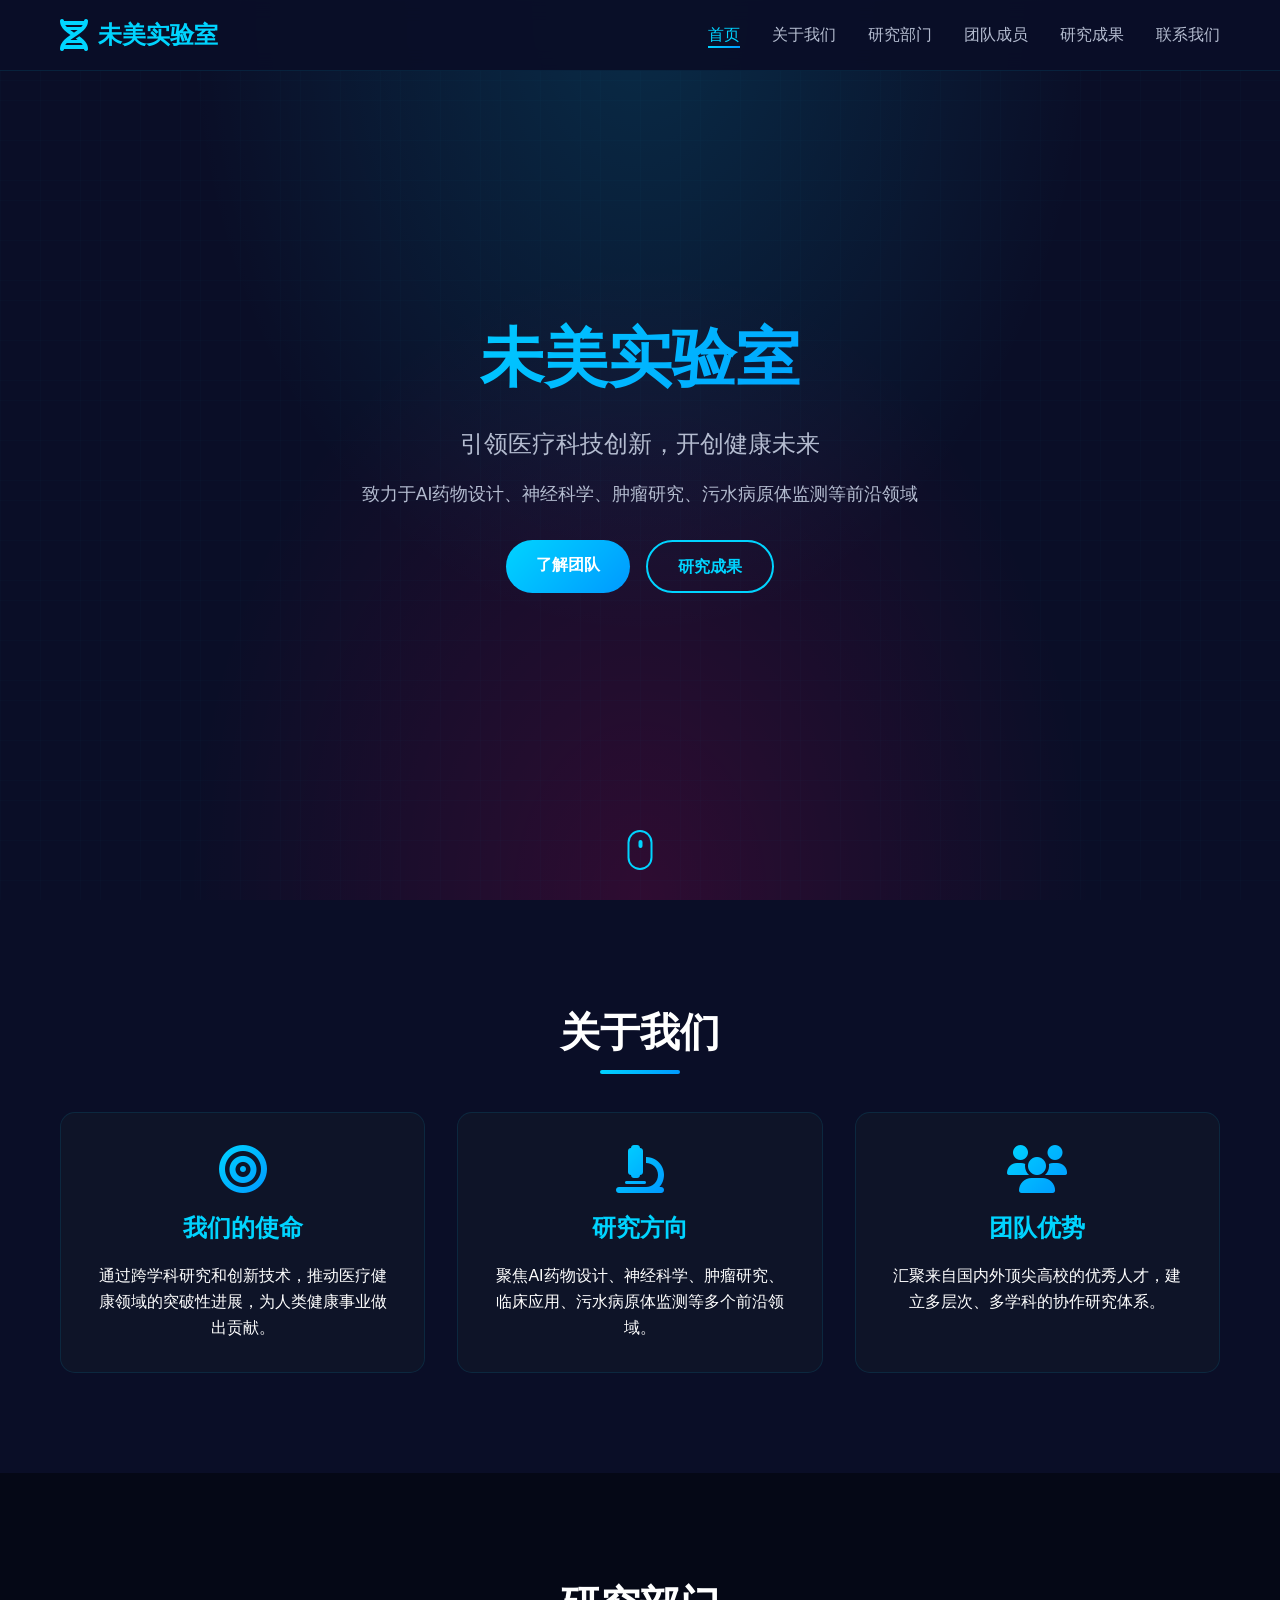
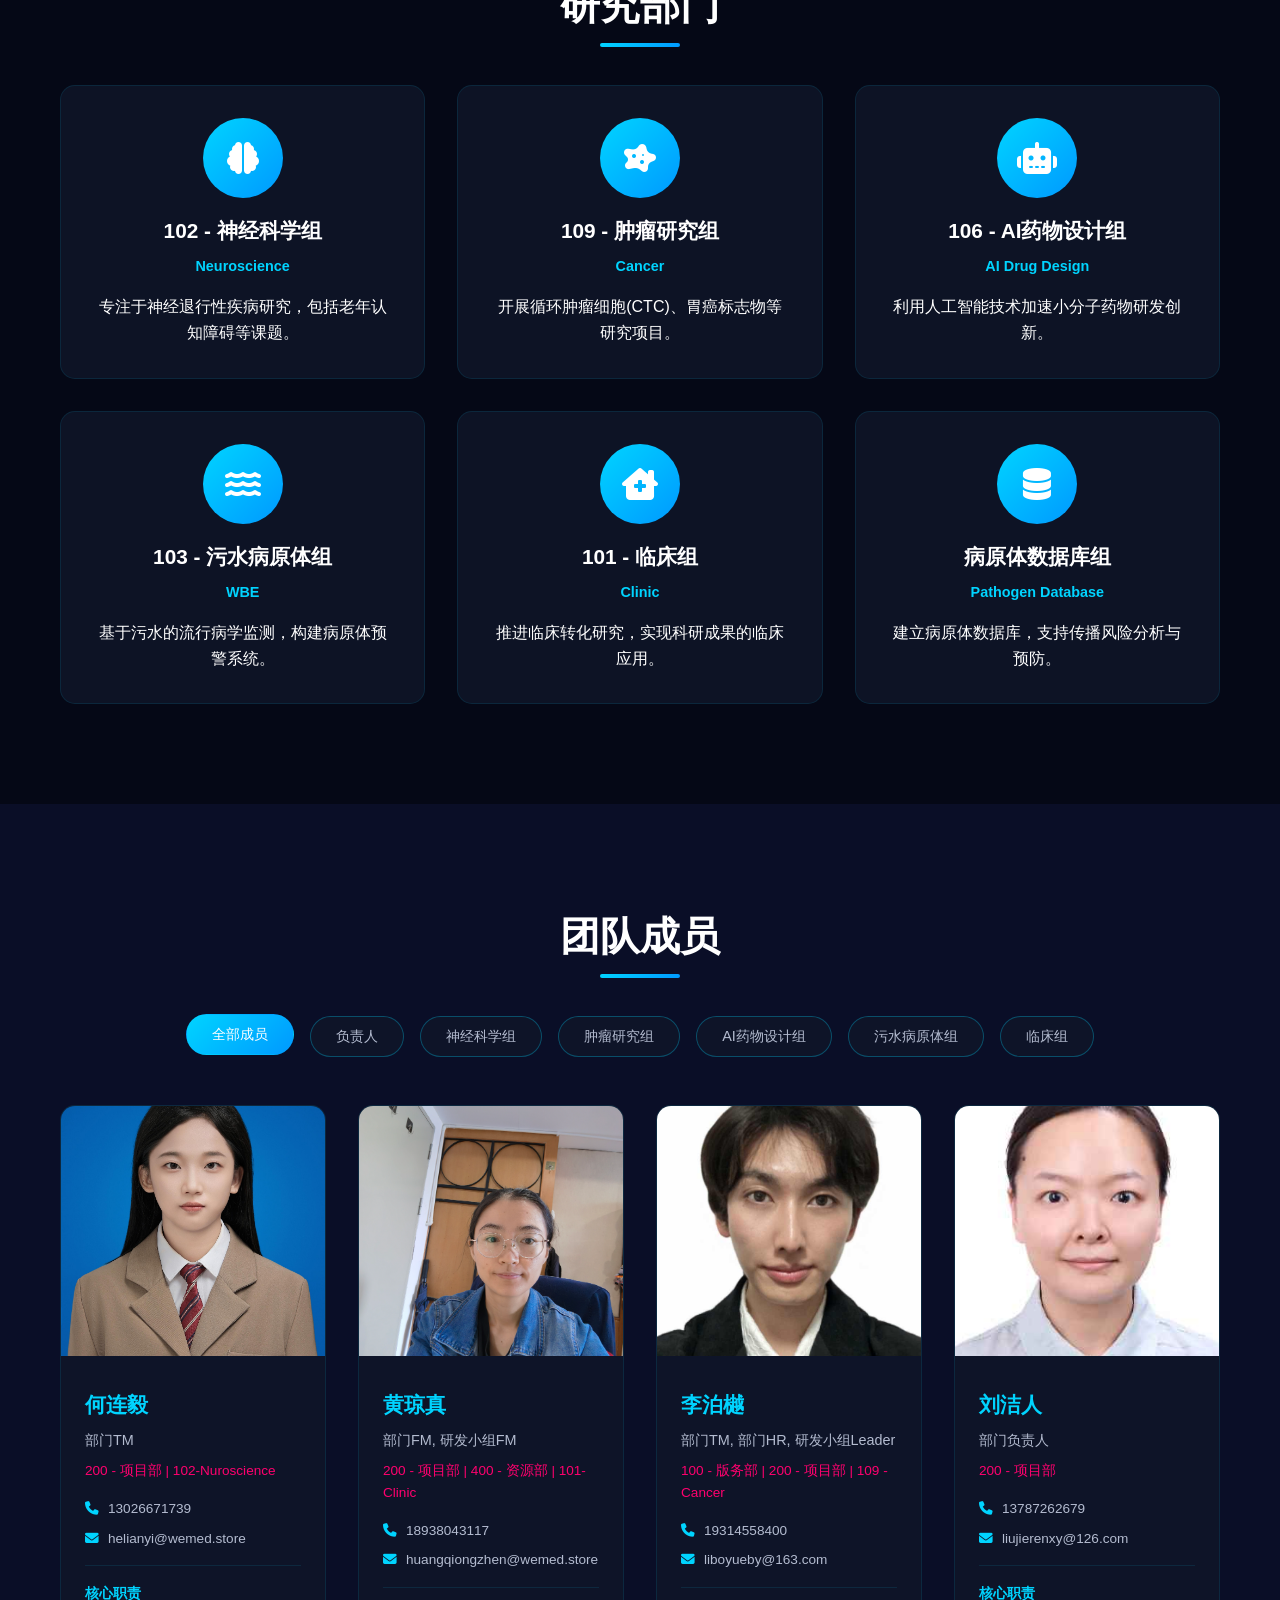
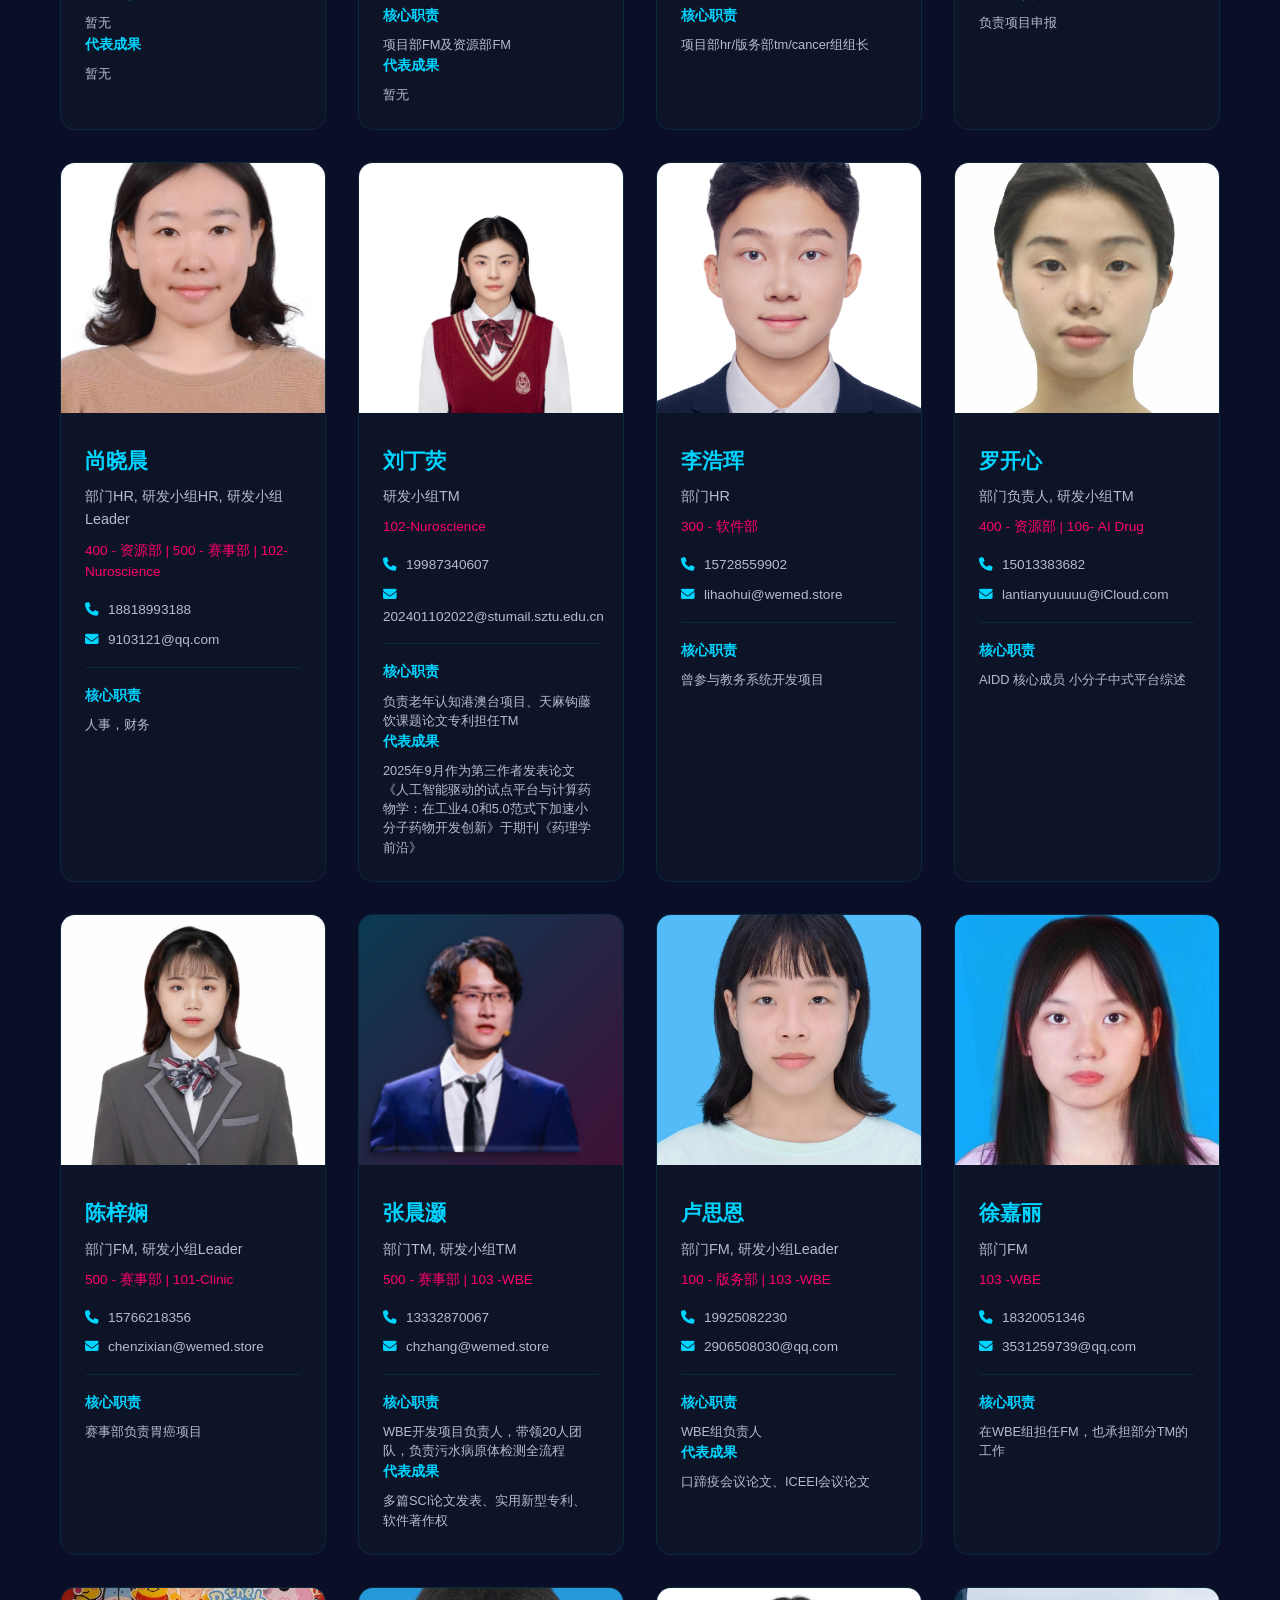
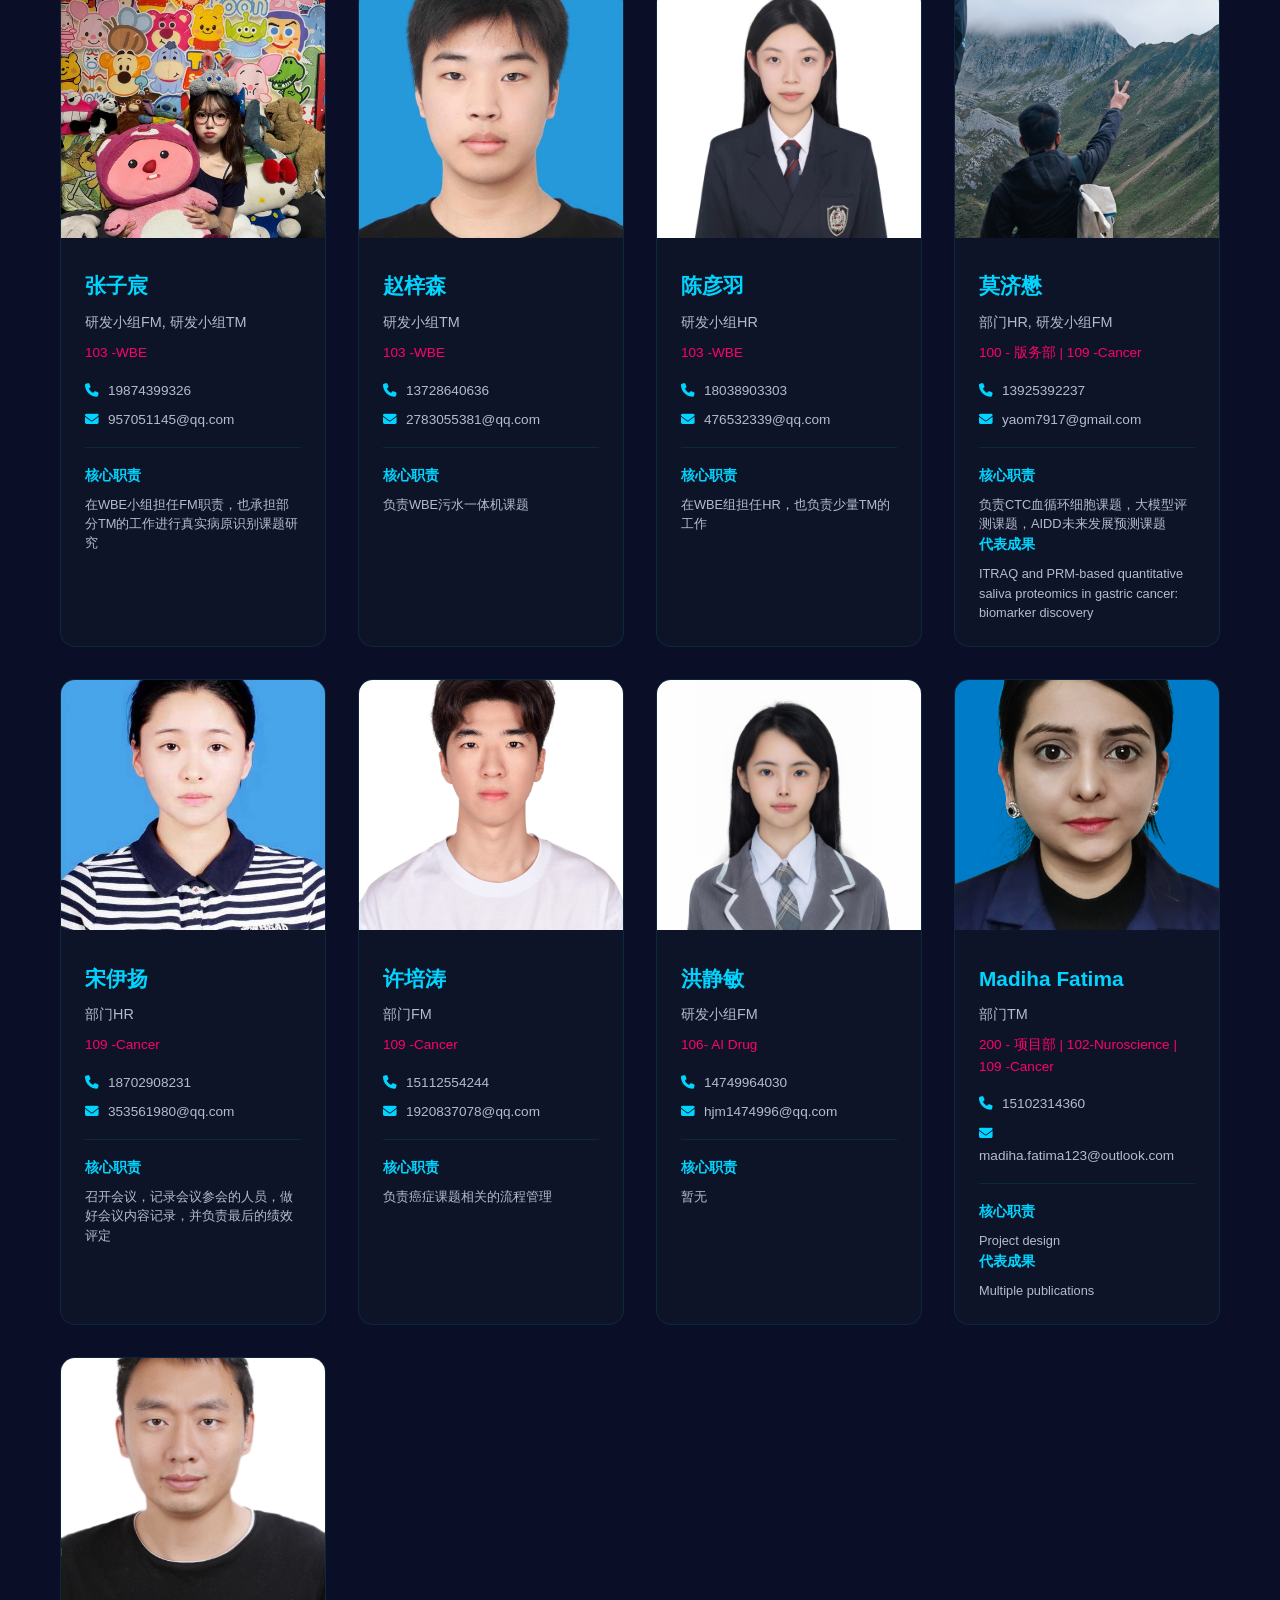
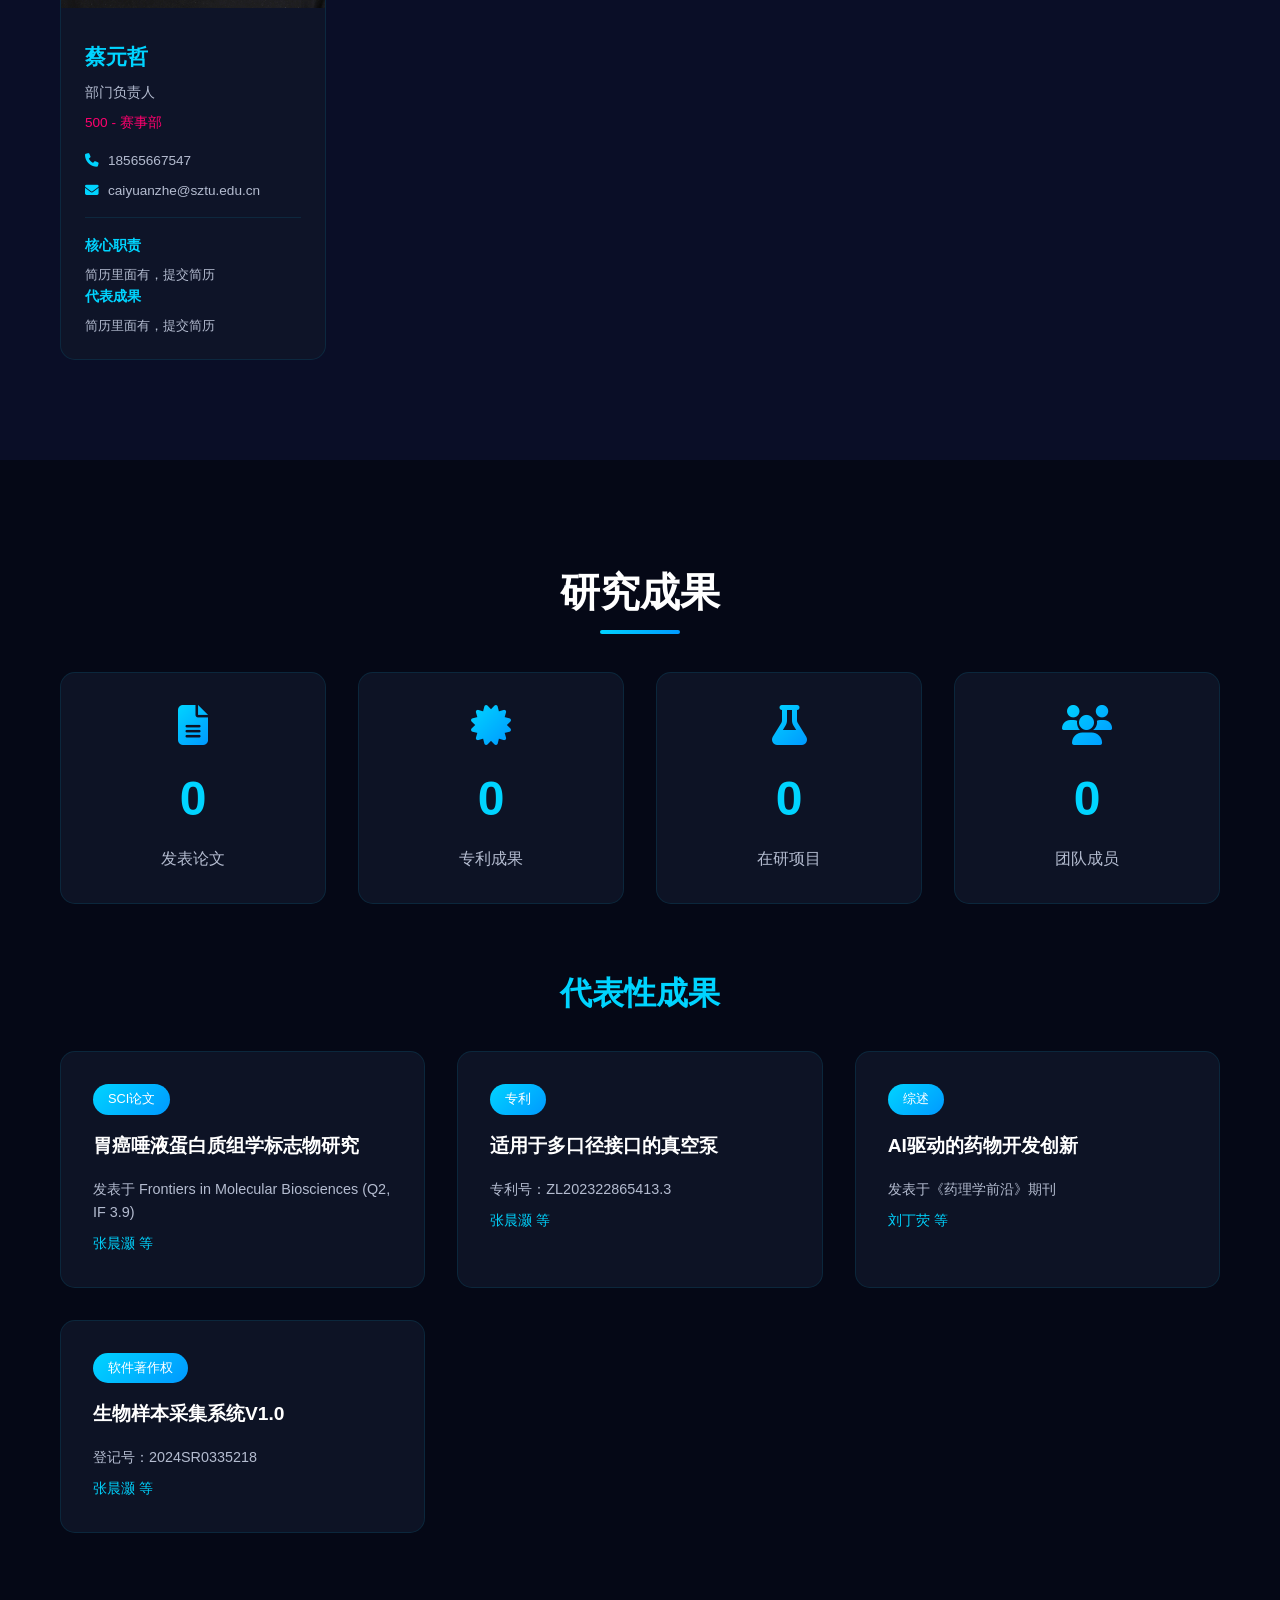
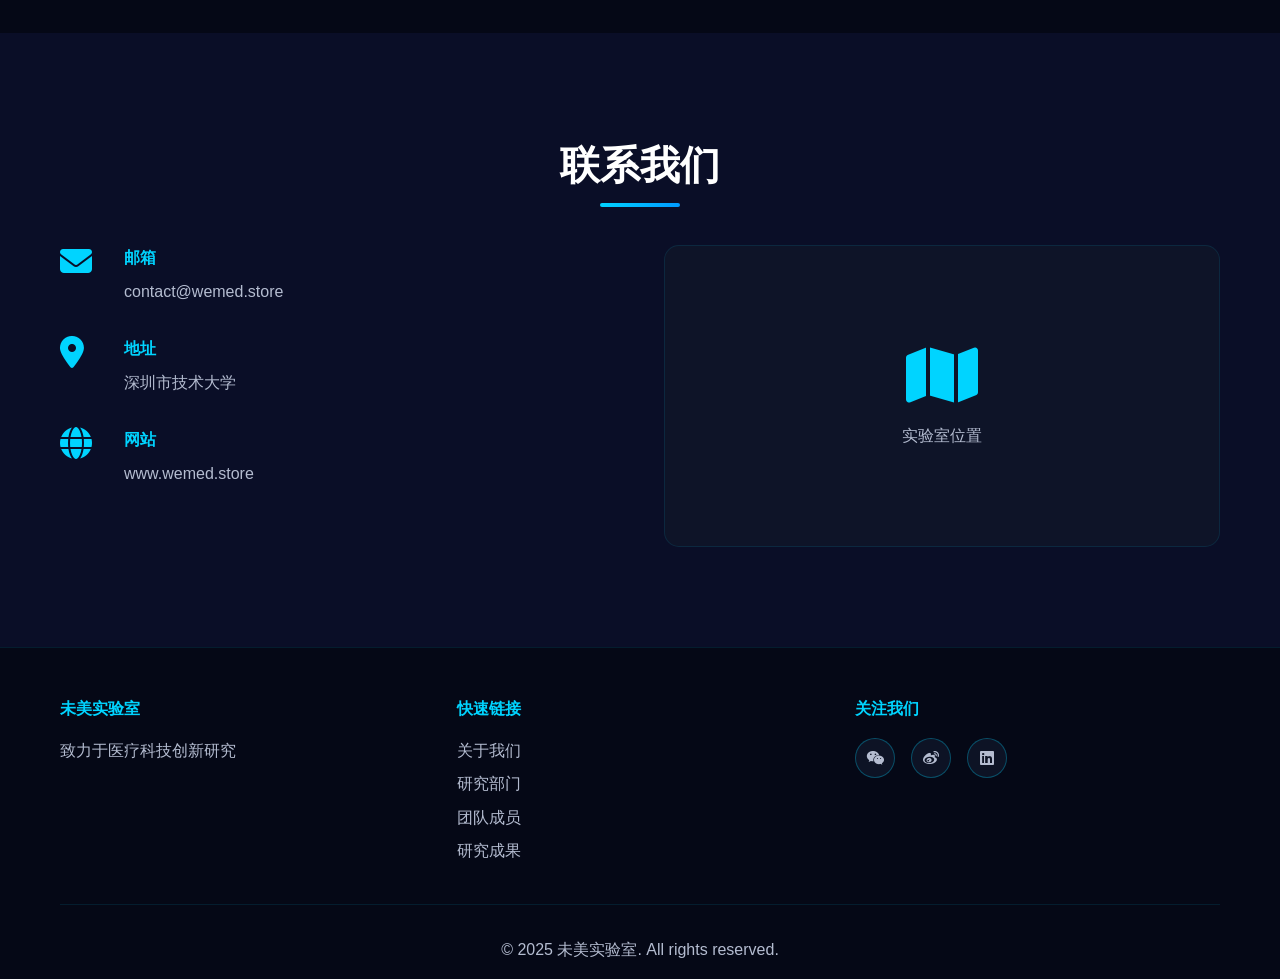
==== index.html @ 116f33ae "init" ====
<!DOCTYPE html>
<html lang="zh-CN">
<head>
    <meta charset="UTF-8">
    <meta name="viewport" content="width=device-width, initial-scale=1.0">
    <title>未美实验室 - WeMed Laboratory</title>
    <link rel="stylesheet" href="css/style.css">
    <link rel="stylesheet" href="https://cdnjs.cloudflare.com/ajax/libs/font-awesome/6.4.0/css/all.min.css">
</head>
<body>
    <!-- 导航栏 -->
    <nav class="navbar">
        <div class="container">
            <div class="logo">
                <i class="fas fa-dna"></i>
                <span>未美实验室</span>
            </div>
            <ul class="nav-menu">
                <li><a href="#home" class="active">首页</a></li>
                <li><a href="#about">关于我们</a></li>
                <li><a href="#departments">研究部门</a></li>
                <li><a href="#team">团队成员</a></li>
                <li><a href="#achievements">研究成果</a></li>
                <li><a href="#contact">联系我们</a></li>
            </ul>
            <div class="hamburger">
                <span></span>
                <span></span>
                <span></span>
            </div>
        </div>
    </nav>

    <!-- 首页 Hero Section -->
    <section id="home" class="hero">
        <div class="hero-overlay"></div>
        <div class="container">
            <div class="hero-content">
                <h1 class="glitch" data-text="未美实验室">未美实验室</h1>
                <p class="subtitle">引领医疗科技创新，开创健康未来</p>
                <p class="description">致力于AI药物设计、神经科学、肿瘤研究、污水病原体监测等前沿领域</p>
                <div class="hero-buttons">
                    <a href="#team" class="btn btn-primary">了解团队</a>
                    <a href="#achievements" class="btn btn-outline">研究成果</a>
                </div>
            </div>
        </div>
        <div class="scroll-indicator">
            <div class="mouse"></div>
        </div>
    </section>

    <!-- 关于我们 -->
    <section id="about" class="about">
        <div class="container">
            <h2 class="section-title">关于我们</h2>
            <div class="about-content">
                <div class="about-card">
                    <i class="fas fa-bullseye"></i>
                    <h3>我们的使命</h3>
                    <p>通过跨学科研究和创新技术，推动医疗健康领域的突破性进展，为人类健康事业做出贡献。</p>
                </div>
                <div class="about-card">
                    <i class="fas fa-microscope"></i>
                    <h3>研究方向</h3>
                    <p>聚焦AI药物设计、神经科学、肿瘤研究、临床应用、污水病原体监测等多个前沿领域。</p>
                </div>
                <div class="about-card">
                    <i class="fas fa-users"></i>
                    <h3>团队优势</h3>
                    <p>汇聚来自国内外顶尖高校的优秀人才，建立多层次、多学科的协作研究体系。</p>
                </div>
            </div>
        </div>
    </section>

    <!-- 研究部门 -->
    <section id="departments" class="departments">
        <div class="container">
            <h2 class="section-title">研究部门</h2>
            <div class="departments-grid">
                <div class="dept-card">
                    <div class="dept-icon">
                        <i class="fas fa-brain"></i>
                    </div>
                    <h3>102 - 神经科学组</h3>
                    <p class="dept-code">Neuroscience</p>
                    <p>专注于神经退行性疾病研究，包括老年认知障碍等课题。</p>
                </div>
                <div class="dept-card">
                    <div class="dept-icon">
                        <i class="fas fa-disease"></i>
                    </div>
                    <h3>109 - 肿瘤研究组</h3>
                    <p class="dept-code">Cancer</p>
                    <p>开展循环肿瘤细胞(CTC)、胃癌标志物等研究项目。</p>
                </div>
                <div class="dept-card">
                    <div class="dept-icon">
                        <i class="fas fa-robot"></i>
                    </div>
                    <h3>106 - AI药物设计组</h3>
                    <p class="dept-code">AI Drug Design</p>
                    <p>利用人工智能技术加速小分子药物研发创新。</p>
                </div>
                <div class="dept-card">
                    <div class="dept-icon">
                        <i class="fas fa-water"></i>
                    </div>
                    <h3>103 - 污水病原体组</h3>
                    <p class="dept-code">WBE</p>
                    <p>基于污水的流行病学监测，构建病原体预警系统。</p>
                </div>
                <div class="dept-card">
                    <div class="dept-icon">
                        <i class="fas fa-clinic-medical"></i>
                    </div>
                    <h3>101 - 临床组</h3>
                    <p class="dept-code">Clinic</p>
                    <p>推进临床转化研究，实现科研成果的临床应用。</p>
                </div>
                <div class="dept-card">
                    <div class="dept-icon">
                        <i class="fas fa-database"></i>
                    </div>
                    <h3>病原体数据库组</h3>
                    <p class="dept-code">Pathogen Database</p>
                    <p>建立病原体数据库，支持传播风险分析与预防。</p>
                </div>
            </div>
        </div>
    </section>

    <!-- 团队成员 -->
    <section id="team" class="team">
        <div class="container">
            <h2 class="section-title">团队成员</h2>
            
            <!-- 部门过滤器 -->
            <div class="team-filters">
                <button class="filter-btn active" data-filter="all">全部成员</button>
                <button class="filter-btn" data-filter="leader">负责人</button>
                <button class="filter-btn" data-filter="102">神经科学组</button>
                <button class="filter-btn" data-filter="109">肿瘤研究组</button>
                <button class="filter-btn" data-filter="106">AI药物设计组</button>
                <button class="filter-btn" data-filter="103">污水病原体组</button>
                <button class="filter-btn" data-filter="101">临床组</button>
            </div>

            <div class="team-grid" id="teamGrid">
                <!-- 团队成员卡片将通过JavaScript动态生成 -->
            </div>
        </div>
    </section>

    <!-- 研究成果 -->
    <section id="achievements" class="achievements">
        <div class="container">
            <h2 class="section-title">研究成果</h2>
            <div class="achievements-stats">
                <div class="stat-card">
                    <i class="fas fa-file-alt"></i>
                    <div class="stat-number" data-target="15">0</div>
                    <p>发表论文</p>
                </div>
                <div class="stat-card">
                    <i class="fas fa-certificate"></i>
                    <div class="stat-number" data-target="5">0</div>
                    <p>专利成果</p>
                </div>
                <div class="stat-card">
                    <i class="fas fa-flask"></i>
                    <div class="stat-number" data-target="20">0</div>
                    <p>在研项目</p>
                </div>
                <div class="stat-card">
                    <i class="fas fa-users"></i>
                    <div class="stat-number" data-target="24">0</div>
                    <p>团队成员</p>
                </div>
            </div>

            <div class="achievements-highlights">
                <h3>代表性成果</h3>
                <div class="highlight-grid">
                    <div class="highlight-card">
                        <div class="highlight-tag">SCI论文</div>
                        <h4>胃癌唾液蛋白质组学标志物研究</h4>
                        <p>发表于 Frontiers in Molecular Biosciences (Q2, IF 3.9)</p>
                        <p class="highlight-author">张晨灏 等</p>
                    </div>
                    <div class="highlight-card">
                        <div class="highlight-tag">专利</div>
                        <h4>适用于多口径接口的真空泵</h4>
                        <p>专利号：ZL202322865413.3</p>
                        <p class="highlight-author">张晨灏 等</p>
                    </div>
                    <div class="highlight-card">
                        <div class="highlight-tag">综述</div>
                        <h4>AI驱动的药物开发创新</h4>
                        <p>发表于《药理学前沿》期刊</p>
                        <p class="highlight-author">刘丁荧 等</p>
                    </div>
                    <div class="highlight-card">
                        <div class="highlight-tag">软件著作权</div>
                        <h4>生物样本采集系统V1.0</h4>
                        <p>登记号：2024SR0335218</p>
                        <p class="highlight-author">张晨灏 等</p>
                    </div>
                </div>
            </div>
        </div>
    </section>

    <!-- 联系我们 -->
    <section id="contact" class="contact">
        <div class="container">
            <h2 class="section-title">联系我们</h2>
            <div class="contact-content">
                <div class="contact-info">
                    <div class="info-item">
                        <i class="fas fa-envelope"></i>
                        <div>
                            <h4>邮箱</h4>
                            <p>contact@wemed.store</p>
                        </div>
                    </div>
                    <div class="info-item">
                        <i class="fas fa-map-marker-alt"></i>
                        <div>
                            <h4>地址</h4>
                            <p>深圳市技术大学</p>
                        </div>
                    </div>
                    <div class="info-item">
                        <i class="fas fa-globe"></i>
                        <div>
                            <h4>网站</h4>
                            <p>www.wemed.store</p>
                        </div>
                    </div>
                </div>
                <div class="contact-map">
                    <div class="map-placeholder">
                        <i class="fas fa-map"></i>
                        <p>实验室位置</p>
                    </div>
                </div>
            </div>
        </div>
    </section>

    <!-- 页脚 -->
    <footer class="footer">
        <div class="container">
            <div class="footer-content">
                <div class="footer-section">
                    <h4>未美实验室</h4>
                    <p>致力于医疗科技创新研究</p>
                </div>
                <div class="footer-section">
                    <h4>快速链接</h4>
                    <ul>
                        <li><a href="#about">关于我们</a></li>
                        <li><a href="#departments">研究部门</a></li>
                        <li><a href="#team">团队成员</a></li>
                        <li><a href="#achievements">研究成果</a></li>
                    </ul>
                </div>
                <div class="footer-section">
                    <h4>关注我们</h4>
                    <div class="social-links">
                        <a href="#"><i class="fab fa-weixin"></i></a>
                        <a href="#"><i class="fab fa-weibo"></i></a>
                        <a href="#"><i class="fab fa-linkedin"></i></a>
                    </div>
                </div>
            </div>
            <div class="footer-bottom">
                <p>&copy; 2025 未美实验室. All rights reserved.</p>
            </div>
        </div>
    </footer>

    <script src="js/data.js"></script>
    <script src="js/main.js"></script>
</body>
</html>
---- css/style.css ----
/* ==================== 
   全局样式 
   ==================== */
* {
    margin: 0;
    padding: 0;
    box-sizing: border-box;
}

:root {
    --primary-color: #00d4ff;
    --secondary-color: #0099ff;
    --accent-color: #ff006e;
    --dark-bg: #0a0e27;
    --darker-bg: #050816;
    --card-bg: rgba(15, 23, 42, 0.8);
    --text-primary: #ffffff;
    --text-secondary: #b4bcd0;
    --gradient-1: linear-gradient(135deg, #00d4ff 0%, #0099ff 100%);
    --gradient-2: linear-gradient(135deg, #ff006e 0%, #ff4d00 100%);
    --transition: all 0.3s cubic-bezier(0.4, 0, 0.2, 1);
}

body {
    font-family: 'Microsoft YaHei', 'PingFang SC', -apple-system, BlinkMacSystemFont, 'Segoe UI', Roboto, sans-serif;
    background: var(--darker-bg);
    color: var(--text-primary);
    line-height: 1.6;
    overflow-x: hidden;
}

.container {
    max-width: 1200px;
    margin: 0 auto;
    padding: 0 20px;
}

/* ==================== 
   导航栏 
   ==================== */
.navbar {
    position: fixed;
    top: 0;
    left: 0;
    width: 100%;
    background: rgba(10, 14, 39, 0.95);
    backdrop-filter: blur(10px);
    z-index: 1000;
    border-bottom: 1px solid rgba(0, 212, 255, 0.1);
    transition: var(--transition);
}

.navbar.scrolled {
    box-shadow: 0 5px 30px rgba(0, 212, 255, 0.2);
}

.navbar .container {
    display: flex;
    justify-content: space-between;
    align-items: center;
    padding: 1rem 20px;
}

.logo {
    display: flex;
    align-items: center;
    gap: 10px;
    font-size: 1.5rem;
    font-weight: bold;
    color: var(--primary-color);
}

.logo i {
    font-size: 2rem;
}

.nav-menu {
    display: flex;
    list-style: none;
    gap: 2rem;
}

.nav-menu a {
    color: var(--text-secondary);
    text-decoration: none;
    font-weight: 500;
    transition: var(--transition);
    position: relative;
}

.nav-menu a::after {
    content: '';
    position: absolute;
    bottom: -5px;
    left: 0;
    width: 0;
    height: 2px;
    background: var(--gradient-1);
    transition: var(--transition);
}

.nav-menu a:hover,
.nav-menu a.active {
    color: var(--primary-color);
}

.nav-menu a:hover::after,
.nav-menu a.active::after {
    width: 100%;
}

.hamburger {
    display: none;
    flex-direction: column;
    cursor: pointer;
    gap: 5px;
}

.hamburger span {
    width: 25px;
    height: 3px;
    background: var(--primary-color);
    transition: var(--transition);
}

/* ==================== 
   Hero Section 
   ==================== */
.hero {
    min-height: 100vh;
    display: flex;
    align-items: center;
    justify-content: center;
    position: relative;
    background: 
        radial-gradient(ellipse at top, rgba(0, 212, 255, 0.15) 0%, transparent 50%),
        radial-gradient(ellipse at bottom, rgba(255, 0, 110, 0.15) 0%, transparent 50%),
        var(--dark-bg);
    overflow: hidden;
}

.hero::before {
    content: '';
    position: absolute;
    top: 0;
    left: 0;
    right: 0;
    bottom: 0;
    background: url('data:image/svg+xml,<svg width="100" height="100" xmlns="http://www.w3.org/2000/svg"><defs><pattern id="grid" width="40" height="40" patternUnits="userSpaceOnUse"><path d="M 40 0 L 0 0 0 40" fill="none" stroke="rgba(0,212,255,0.1)" stroke-width="1"/></pattern></defs><rect width="100" height="100" fill="url(%23grid)"/></svg>');
    opacity: 0.3;
    animation: gridMove 20s linear infinite;
}

@keyframes gridMove {
    0% { transform: translateY(0); }
    100% { transform: translateY(40px); }
}

.hero-content {
    text-align: center;
    position: relative;
    z-index: 2;
    animation: fadeInUp 1s ease-out;
}

@keyframes fadeInUp {
    from {
        opacity: 0;
        transform: translateY(30px);
    }
    to {
        opacity: 1;
        transform: translateY(0);
    }
}

.glitch {
    font-size: 4rem;
    font-weight: 800;
    margin-bottom: 1rem;
    background: var(--gradient-1);
    -webkit-background-clip: text;
    -webkit-text-fill-color: transparent;
    background-clip: text;
    position: relative;
    animation: glowPulse 2s ease-in-out infinite;
}

@keyframes glowPulse {
    0%, 100% {
        filter: drop-shadow(0 0 20px rgba(0, 212, 255, 0.5));
    }
    50% {
        filter: drop-shadow(0 0 30px rgba(0, 212, 255, 0.8));
    }
}

.subtitle {
    font-size: 1.5rem;
    color: var(--text-secondary);
    margin-bottom: 1rem;
}

.description {
    font-size: 1.1rem;
    color: var(--text-secondary);
    margin-bottom: 2rem;
    max-width: 700px;
    margin-left: auto;
    margin-right: auto;
}

.hero-buttons {
    display: flex;
    gap: 1rem;
    justify-content: center;
}

.btn {
    padding: 12px 30px;
    border-radius: 50px;
    text-decoration: none;
    font-weight: 600;
    transition: var(--transition);
    display: inline-block;
}

.btn-primary {
    background: var(--gradient-1);
    color: white;
    border: none;
}

.btn-primary:hover {
    transform: translateY(-3px);
    box-shadow: 0 10px 30px rgba(0, 212, 255, 0.4);
}

.btn-outline {
    background: transparent;
    color: var(--primary-color);
    border: 2px solid var(--primary-color);
}

.btn-outline:hover {
    background: var(--primary-color);
    color: white;
    transform: translateY(-3px);
}

.scroll-indicator {
    position: absolute;
    bottom: 30px;
    left: 50%;
    transform: translateX(-50%);
    animation: bounce 2s infinite;
}

@keyframes bounce {
    0%, 20%, 50%, 80%, 100% {
        transform: translateX(-50%) translateY(0);
    }
    40% {
        transform: translateX(-50%) translateY(-10px);
    }
    60% {
        transform: translateX(-50%) translateY(-5px);
    }
}

.mouse {
    width: 25px;
    height: 40px;
    border: 2px solid var(--primary-color);
    border-radius: 15px;
    position: relative;
}

.mouse::before {
    content: '';
    position: absolute;
    top: 8px;
    left: 50%;
    transform: translateX(-50%);
    width: 4px;
    height: 8px;
    background: var(--primary-color);
    border-radius: 2px;
    animation: mouseScroll 2s infinite;
}

@keyframes mouseScroll {
    0% {
        opacity: 1;
        transform: translateX(-50%) translateY(0);
    }
    100% {
        opacity: 0;
        transform: translateX(-50%) translateY(15px);
    }
}

/* ==================== 
   Section 通用样式 
   ==================== */
section {
    padding: 100px 0;
    position: relative;
}

.section-title {
    text-align: center;
    font-size: 2.5rem;
    margin-bottom: 3rem;
    position: relative;
    display: inline-block;
    left: 50%;
    transform: translateX(-50%);
}

.section-title::after {
    content: '';
    position: absolute;
    bottom: -10px;
    left: 50%;
    transform: translateX(-50%);
    width: 80px;
    height: 4px;
    background: var(--gradient-1);
    border-radius: 2px;
}

/* ==================== 
   关于我们 
   ==================== */
.about {
    background: var(--dark-bg);
}

.about-content {
    display: grid;
    grid-template-columns: repeat(auto-fit, minmax(300px, 1fr));
    gap: 2rem;
}

.about-card {
    background: var(--card-bg);
    padding: 2rem;
    border-radius: 15px;
    text-align: center;
    transition: var(--transition);
    border: 1px solid rgba(0, 212, 255, 0.1);
}

.about-card:hover {
    transform: translateY(-10px);
    border-color: var(--primary-color);
    box-shadow: 0 15px 40px rgba(0, 212, 255, 0.2);
}

.about-card i {
    font-size: 3rem;
    background: var(--gradient-1);
    -webkit-background-clip: text;
    -webkit-text-fill-color: transparent;
    background-clip: text;
    margin-bottom: 1rem;
}

.about-card h3 {
    font-size: 1.5rem;
    margin-bottom: 1rem;
    color: var(--primary-color);
}

/* ==================== 
   研究部门 
   ==================== */
.departments-grid {
    display: grid;
    grid-template-columns: repeat(auto-fit, minmax(280px, 1fr));
    gap: 2rem;
}

.dept-card {
    background: var(--card-bg);
    padding: 2rem;
    border-radius: 15px;
    text-align: center;
    transition: var(--transition);
    border: 1px solid rgba(0, 212, 255, 0.1);
    position: relative;
    overflow: hidden;
}

.dept-card::before {
    content: '';
    position: absolute;
    top: 0;
    left: -100%;
    width: 100%;
    height: 100%;
    background: linear-gradient(90deg, transparent, rgba(0, 212, 255, 0.1), transparent);
    transition: var(--transition);
}

.dept-card:hover::before {
    left: 100%;
}

.dept-card:hover {
    transform: translateY(-10px);
    border-color: var(--primary-color);
    box-shadow: 0 15px 40px rgba(0, 212, 255, 0.2);
}

.dept-icon {
    width: 80px;
    height: 80px;
    margin: 0 auto 1rem;
    background: var(--gradient-1);
    border-radius: 50%;
    display: flex;
    align-items: center;
    justify-content: center;
}

.dept-icon i {
    font-size: 2rem;
    color: white;
}

.dept-card h3 {
    font-size: 1.3rem;
    margin-bottom: 0.5rem;
    color: var(--text-primary);
}

.dept-code {
    color: var(--primary-color);
    font-size: 0.9rem;
    margin-bottom: 1rem;
    font-weight: 600;
}

/* ==================== 
   团队成员 
   ==================== */
.team {
    background: var(--dark-bg);
}

.team-filters {
    display: flex;
    justify-content: center;
    flex-wrap: wrap;
    gap: 1rem;
    margin-bottom: 3rem;
}

.filter-btn {
    padding: 10px 25px;
    background: var(--card-bg);
    border: 1px solid rgba(0, 212, 255, 0.3);
    color: var(--text-secondary);
    border-radius: 50px;
    cursor: pointer;
    transition: var(--transition);
    font-size: 0.9rem;
}

.filter-btn:hover,
.filter-btn.active {
    background: var(--gradient-1);
    color: white;
    border-color: transparent;
    transform: translateY(-2px);
}

.team-grid {
    display: grid;
    grid-template-columns: repeat(auto-fill, minmax(250px, 1fr));
    gap: 2rem;
}

.member-card {
    background: var(--card-bg);
    border-radius: 15px;
    overflow: hidden;
    transition: var(--transition);
    border: 1px solid rgba(0, 212, 255, 0.1);
    animation: fadeIn 0.5s ease-out;
}

@keyframes fadeIn {
    from {
        opacity: 0;
        transform: scale(0.9);
    }
    to {
        opacity: 1;
        transform: scale(1);
    }
}

.member-card.hidden {
    display: none;
}

.member-card:hover {
    transform: translateY(-10px);
    border-color: var(--primary-color);
    box-shadow: 0 15px 40px rgba(0, 212, 255, 0.2);
}

.member-image {
    width: 100%;
    height: 250px;
    object-fit: cover;
    background: linear-gradient(135deg, rgba(0, 212, 255, 0.2), rgba(255, 0, 110, 0.2));
}

.member-info {
    padding: 1.5rem;
}

.member-name {
    font-size: 1.3rem;
    margin-bottom: 0.5rem;
    color: var(--primary-color);
}

.member-position {
    color: var(--text-secondary);
    font-size: 0.9rem;
    margin-bottom: 0.5rem;
}

.member-department {
    color: var(--accent-color);
    font-size: 0.85rem;
    margin-bottom: 1rem;
}

.member-contact {
    display: flex;
    flex-direction: column;
    gap: 0.5rem;
    font-size: 0.85rem;
    color: var(--text-secondary);
}

.member-contact i {
    color: var(--primary-color);
    margin-right: 0.5rem;
    width: 15px;
}

.member-achievements {
    margin-top: 1rem;
    padding-top: 1rem;
    border-top: 1px solid rgba(0, 212, 255, 0.1);
}

.member-achievements h4 {
    font-size: 0.9rem;
    color: var(--primary-color);
    margin-bottom: 0.5rem;
}

.member-achievements p {
    font-size: 0.8rem;
    color: var(--text-secondary);
    line-height: 1.5;
}

/* ==================== 
   研究成果 
   ==================== */
.achievements-stats {
    display: grid;
    grid-template-columns: repeat(auto-fit, minmax(200px, 1fr));
    gap: 2rem;
    margin-bottom: 4rem;
}

.stat-card {
    background: var(--card-bg);
    padding: 2rem;
    border-radius: 15px;
    text-align: center;
    border: 1px solid rgba(0, 212, 255, 0.1);
    transition: var(--transition);
}

.stat-card:hover {
    transform: translateY(-5px);
    border-color: var(--primary-color);
    box-shadow: 0 10px 30px rgba(0, 212, 255, 0.2);
}

.stat-card i {
    font-size: 2.5rem;
    background: var(--gradient-1);
    -webkit-background-clip: text;
    -webkit-text-fill-color: transparent;
    background-clip: text;
    margin-bottom: 1rem;
}

.stat-number {
    font-size: 3rem;
    font-weight: 800;
    color: var(--primary-color);
    margin-bottom: 0.5rem;
}

.stat-card p {
    color: var(--text-secondary);
    font-size: 1rem;
}

.achievements-highlights h3 {
    text-align: center;
    font-size: 2rem;
    margin-bottom: 2rem;
    color: var(--primary-color);
}

.highlight-grid {
    display: grid;
    grid-template-columns: repeat(auto-fit, minmax(280px, 1fr));
    gap: 2rem;
}

.highlight-card {
    background: var(--card-bg);
    padding: 2rem;
    border-radius: 15px;
    border: 1px solid rgba(0, 212, 255, 0.1);
    transition: var(--transition);
}

.highlight-card:hover {
    transform: translateY(-5px);
    border-color: var(--primary-color);
    box-shadow: 0 15px 40px rgba(0, 212, 255, 0.2);
}

.highlight-tag {
    display: inline-block;
    padding: 5px 15px;
    background: var(--gradient-1);
    color: white;
    border-radius: 20px;
    font-size: 0.8rem;
    margin-bottom: 1rem;
}

.highlight-card h4 {
    font-size: 1.2rem;
    margin-bottom: 1rem;
    color: var(--text-primary);
}

.highlight-card p {
    color: var(--text-secondary);
    font-size: 0.9rem;
    line-height: 1.6;
}

.highlight-author {
    color: var(--primary-color) !important;
    margin-top: 0.5rem;
}

/* ==================== 
   联系我们 
   ==================== */
.contact {
    background: var(--dark-bg);
}

.contact-content {
    display: grid;
    grid-template-columns: repeat(auto-fit, minmax(300px, 1fr));
    gap: 3rem;
}

.contact-info {
    display: flex;
    flex-direction: column;
    gap: 2rem;
}

.info-item {
    display: flex;
    gap: 1.5rem;
    align-items: flex-start;
}

.info-item i {
    font-size: 2rem;
    color: var(--primary-color);
    width: 40px;
}

.info-item h4 {
    color: var(--primary-color);
    margin-bottom: 0.5rem;
}

.info-item p {
    color: var(--text-secondary);
}

.contact-map {
    background: var(--card-bg);
    border-radius: 15px;
    border: 1px solid rgba(0, 212, 255, 0.1);
    overflow: hidden;
}

.map-placeholder {
    height: 100%;
    min-height: 300px;
    display: flex;
    flex-direction: column;
    align-items: center;
    justify-content: center;
    color: var(--text-secondary);
}

.map-placeholder i {
    font-size: 4rem;
    color: var(--primary-color);
    margin-bottom: 1rem;
}

/* ==================== 
   页脚 
   ==================== */
.footer {
    background: var(--darker-bg);
    padding: 3rem 0 1rem;
    border-top: 1px solid rgba(0, 212, 255, 0.1);
}

.footer-content {
    display: grid;
    grid-template-columns: repeat(auto-fit, minmax(250px, 1fr));
    gap: 2rem;
    margin-bottom: 2rem;
}

.footer-section h4 {
    color: var(--primary-color);
    margin-bottom: 1rem;
}

.footer-section p,
.footer-section ul {
    color: var(--text-secondary);
}

.footer-section ul {
    list-style: none;
}

.footer-section ul li {
    margin-bottom: 0.5rem;
}

.footer-section a {
    color: var(--text-secondary);
    text-decoration: none;
    transition: var(--transition);
}

.footer-section a:hover {
    color: var(--primary-color);
}

.social-links {
    display: flex;
    gap: 1rem;
}

.social-links a {
    width: 40px;
    height: 40px;
    display: flex;
    align-items: center;
    justify-content: center;
    background: var(--card-bg);
    border-radius: 50%;
    border: 1px solid rgba(0, 212, 255, 0.3);
    transition: var(--transition);
}

.social-links a:hover {
    background: var(--gradient-1);
    border-color: transparent;
    transform: translateY(-3px);
}

.footer-bottom {
    text-align: center;
    padding-top: 2rem;
    border-top: 1px solid rgba(0, 212, 255, 0.1);
    color: var(--text-secondary);
}

/* ==================== 
   响应式设计 
   ==================== */
@media (max-width: 768px) {
    .hamburger {
        display: flex;
    }

    .nav-menu {
        position: fixed;
        left: -100%;
        top: 70px;
        flex-direction: column;
        background: rgba(10, 14, 39, 0.98);
        width: 100%;
        text-align: center;
        transition: var(--transition);
        padding: 2rem 0;
        border-bottom: 1px solid rgba(0, 212, 255, 0.3);
    }

    .nav-menu.active {
        left: 0;
    }

    .glitch {
        font-size: 2.5rem;
    }

    .subtitle {
        font-size: 1.2rem;
    }

    .hero-buttons {
        flex-direction: column;
        gap: 1rem;
    }

    .section-title {
        font-size: 2rem;
    }

    .team-grid {
        grid-template-columns: 1fr;
    }

    .filter-btn {
        font-size: 0.85rem;
        padding: 8px 20px;
    }
}

/* ==================== 
   滚动条样式 
   ==================== */
::-webkit-scrollbar {
    width: 10px;
}

::-webkit-scrollbar-track {
    background: var(--darker-bg);
}

::-webkit-scrollbar-thumb {
    background: var(--gradient-1);
    border-radius: 5px;
}

::-webkit-scrollbar-thumb:hover {
    background: var(--primary-color);
}
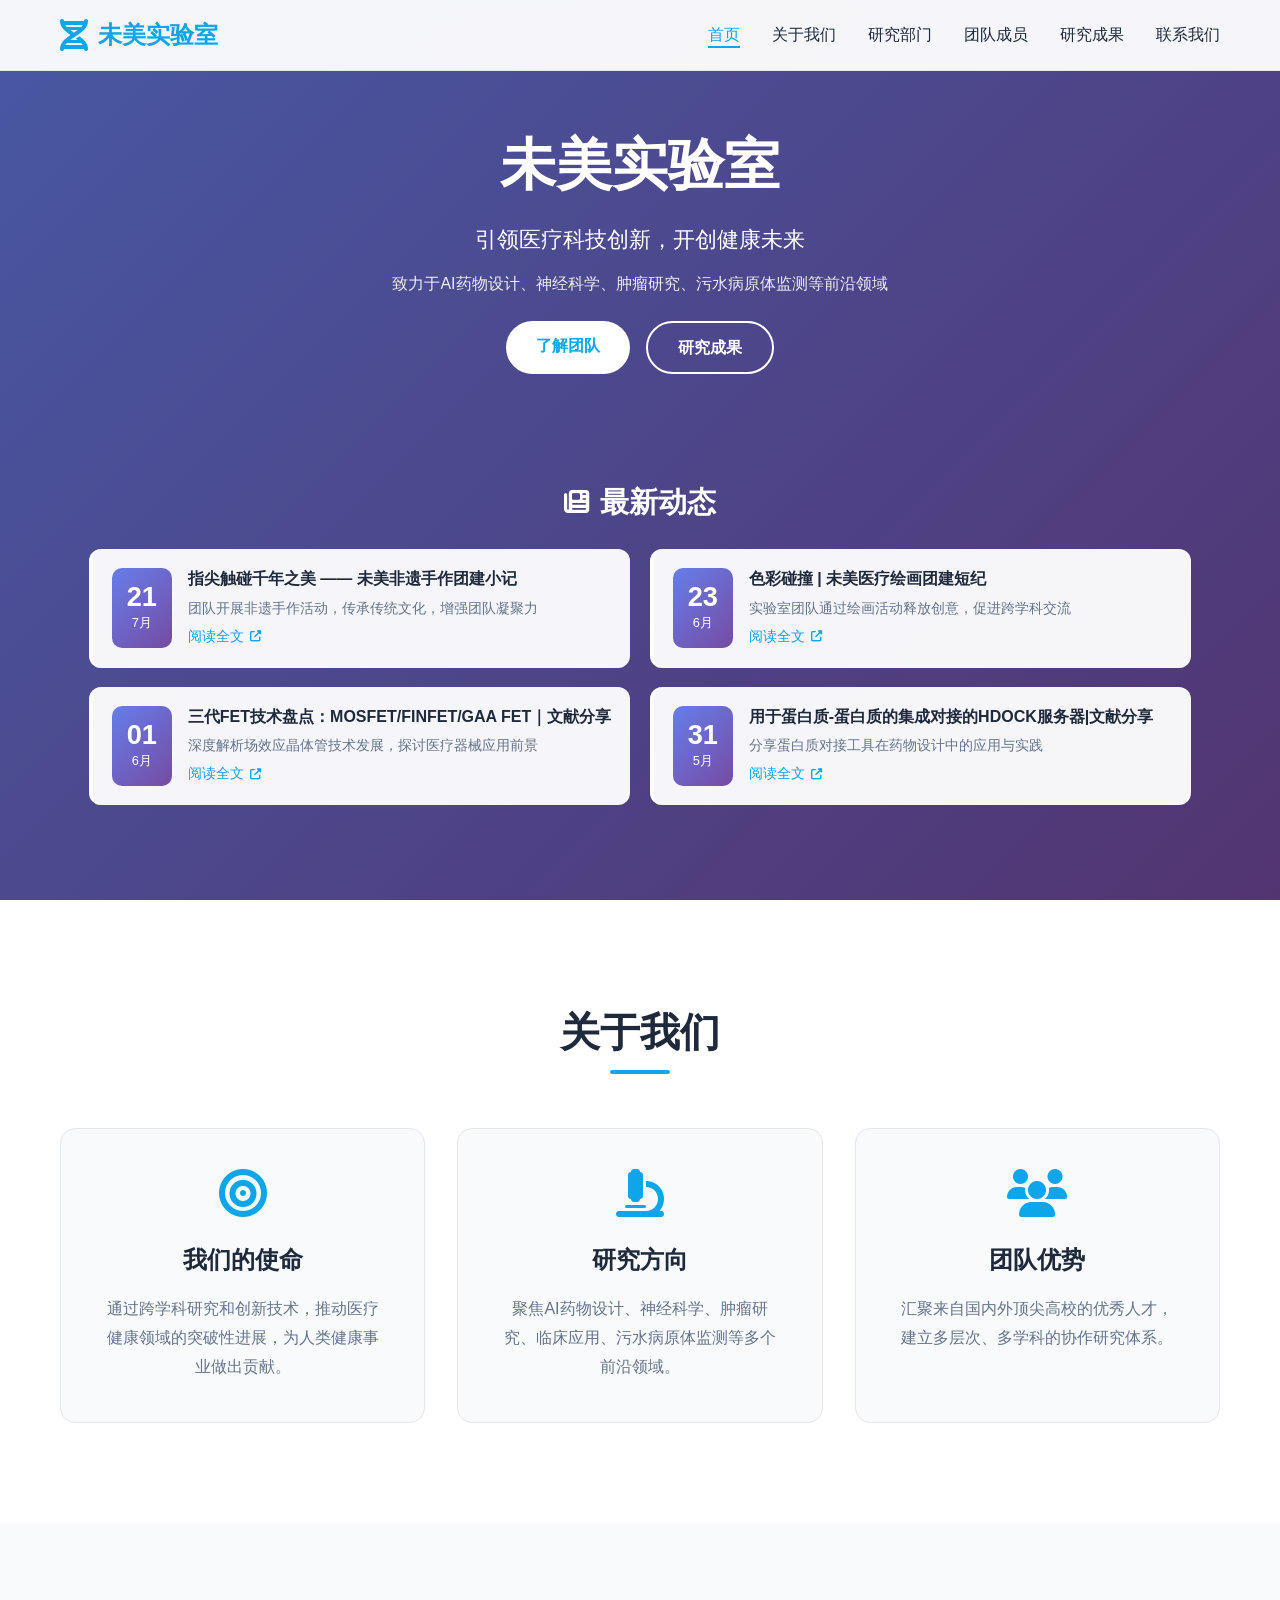
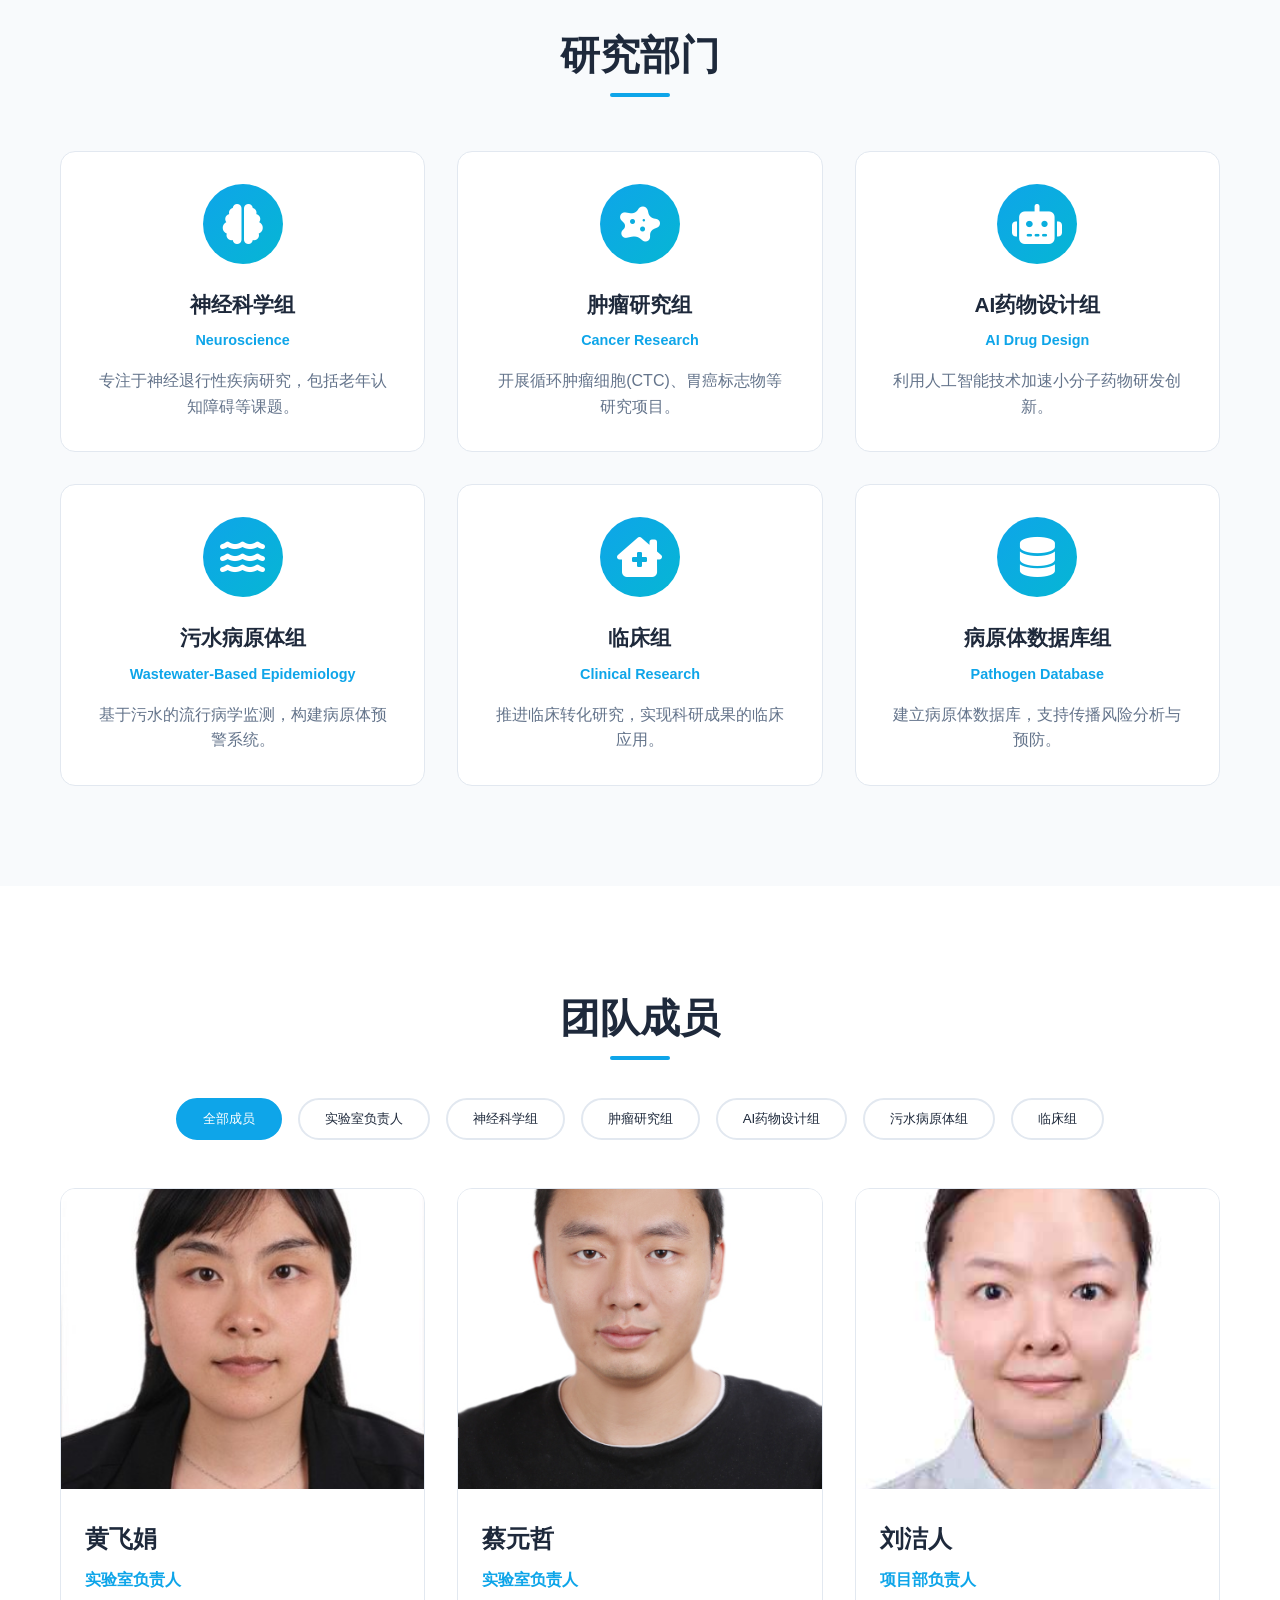
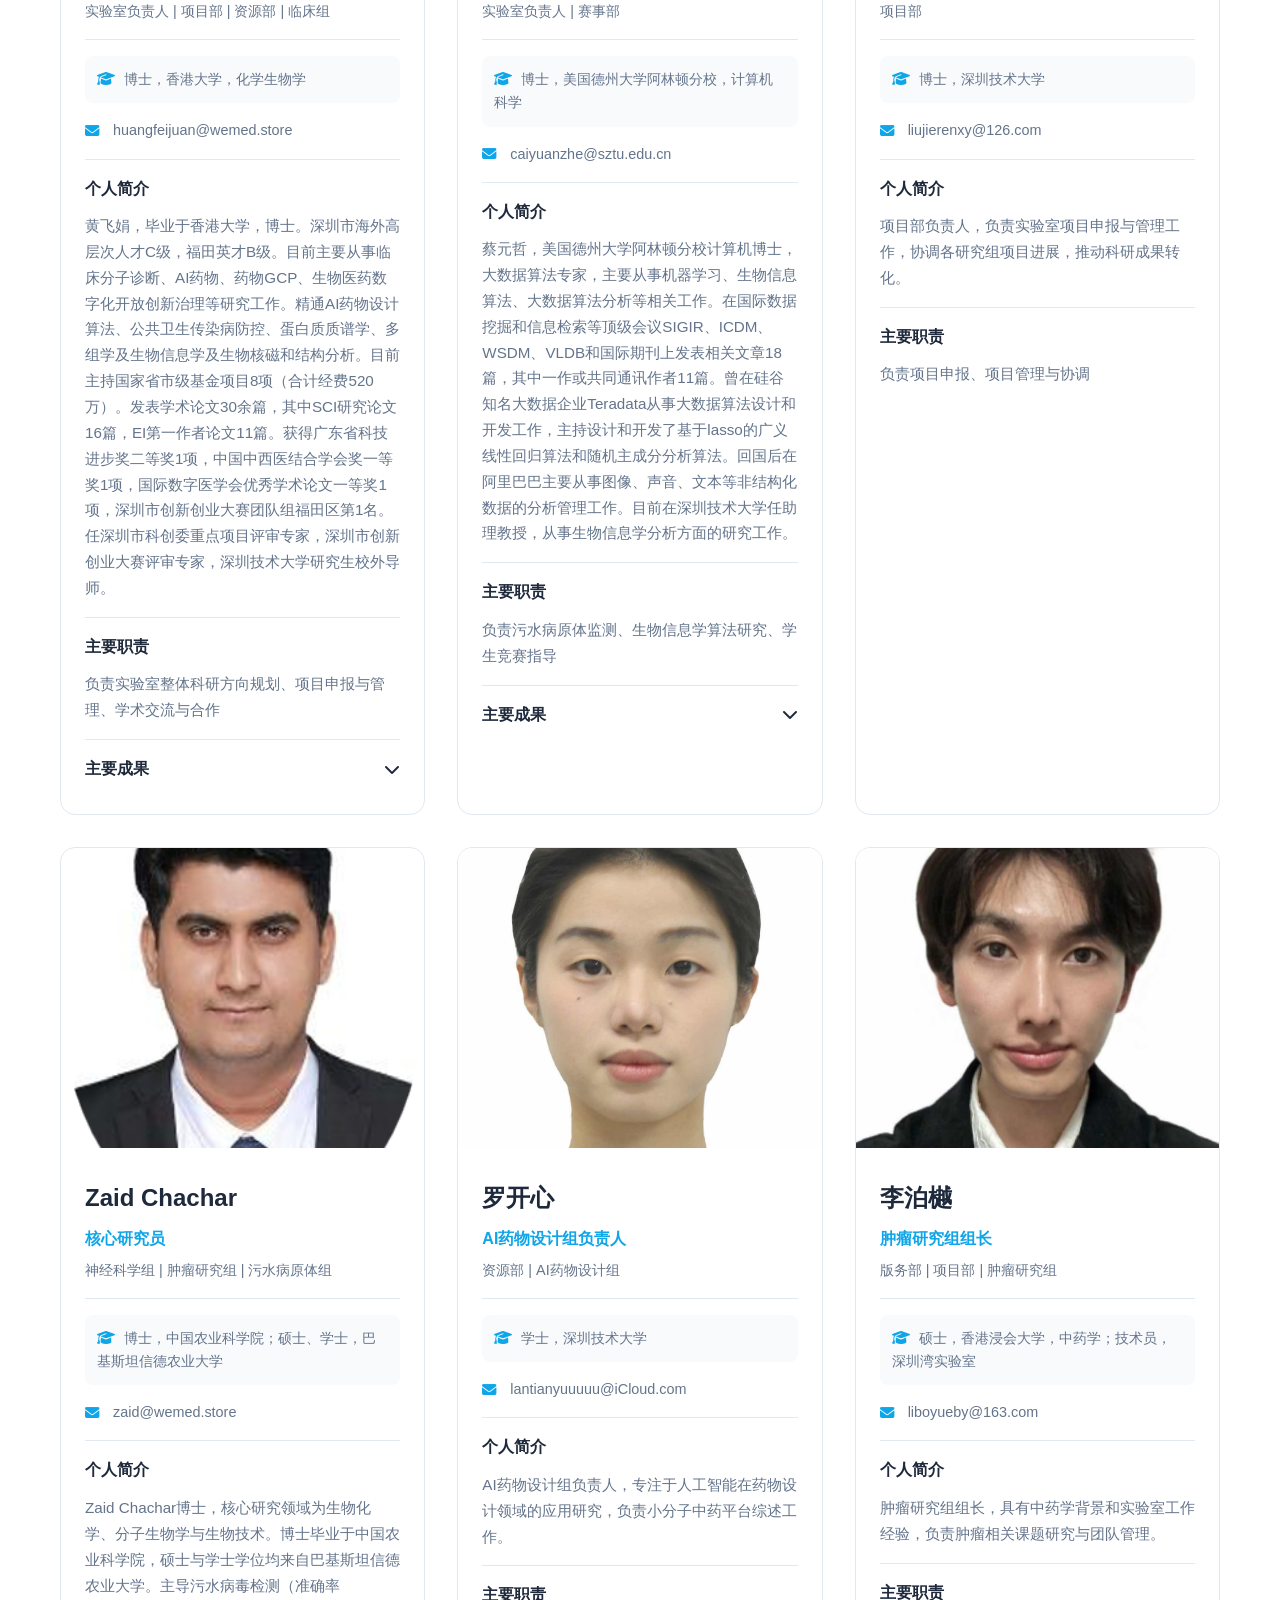
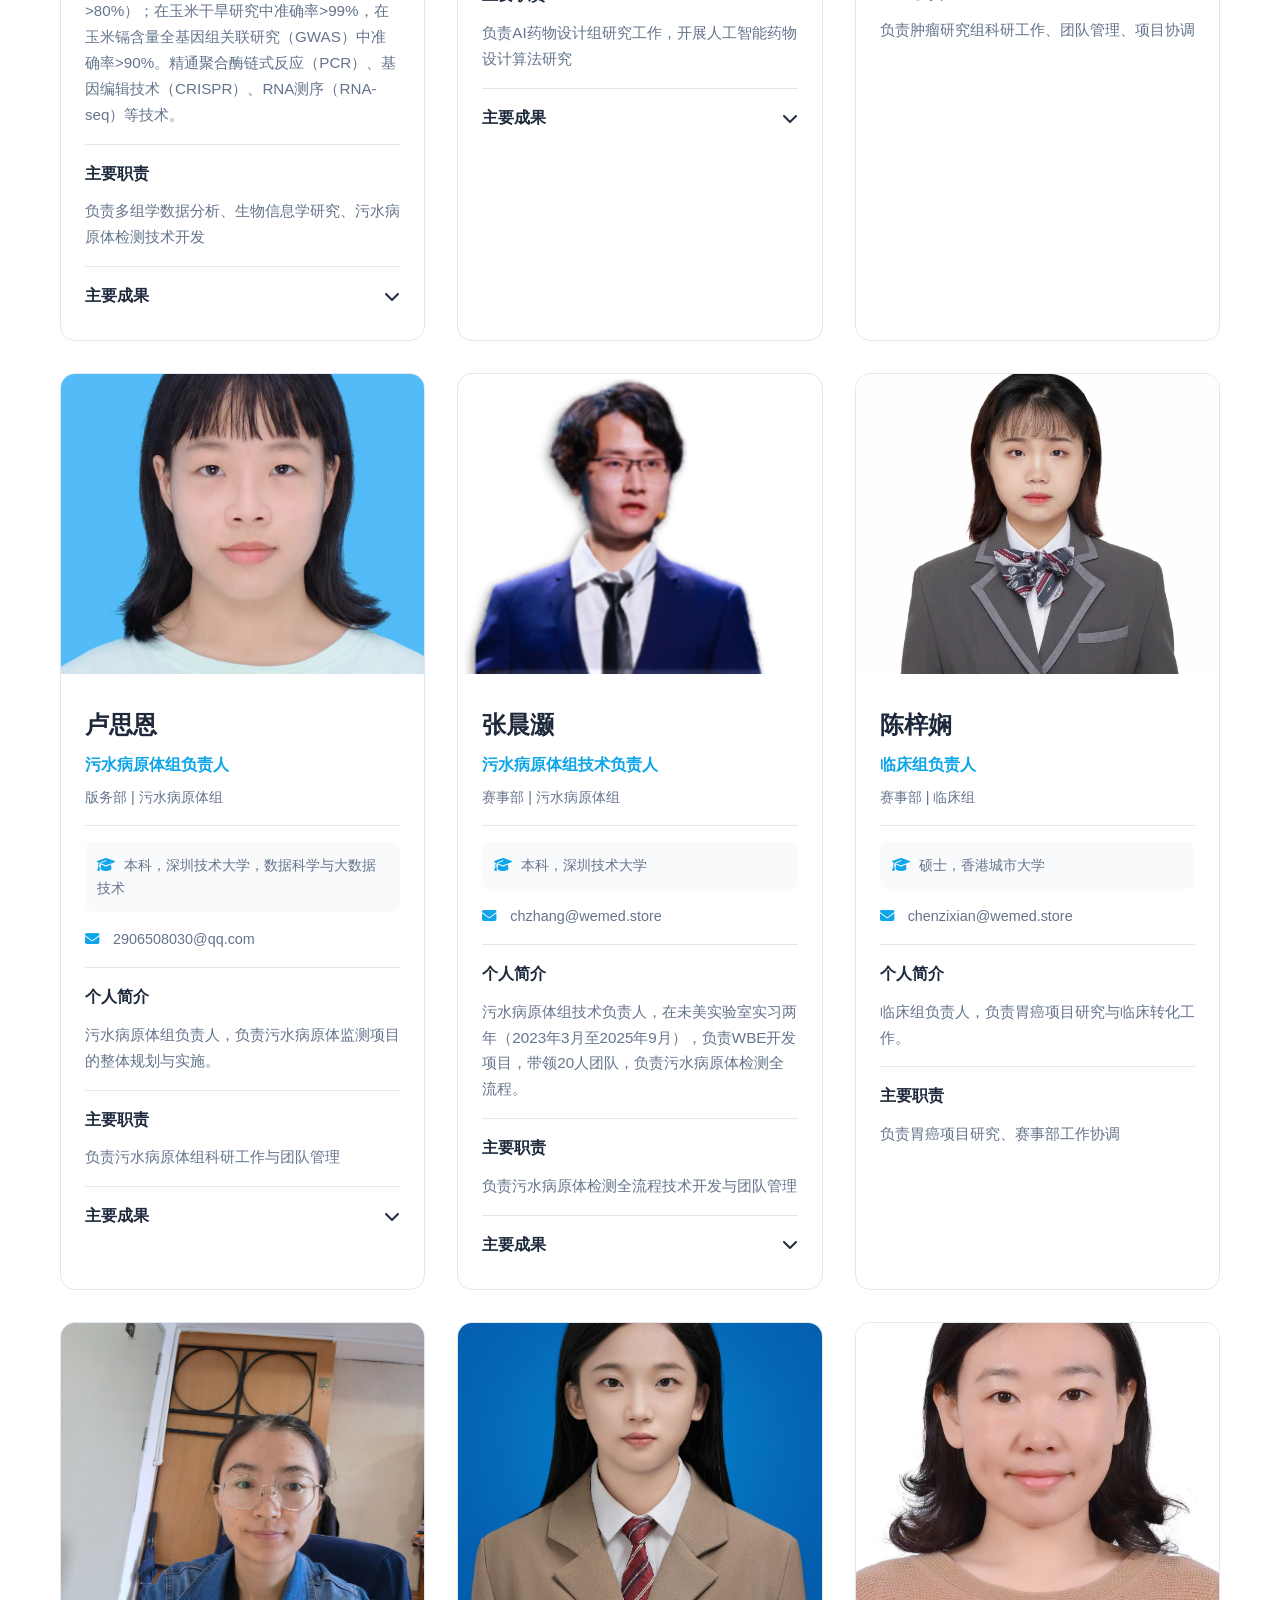
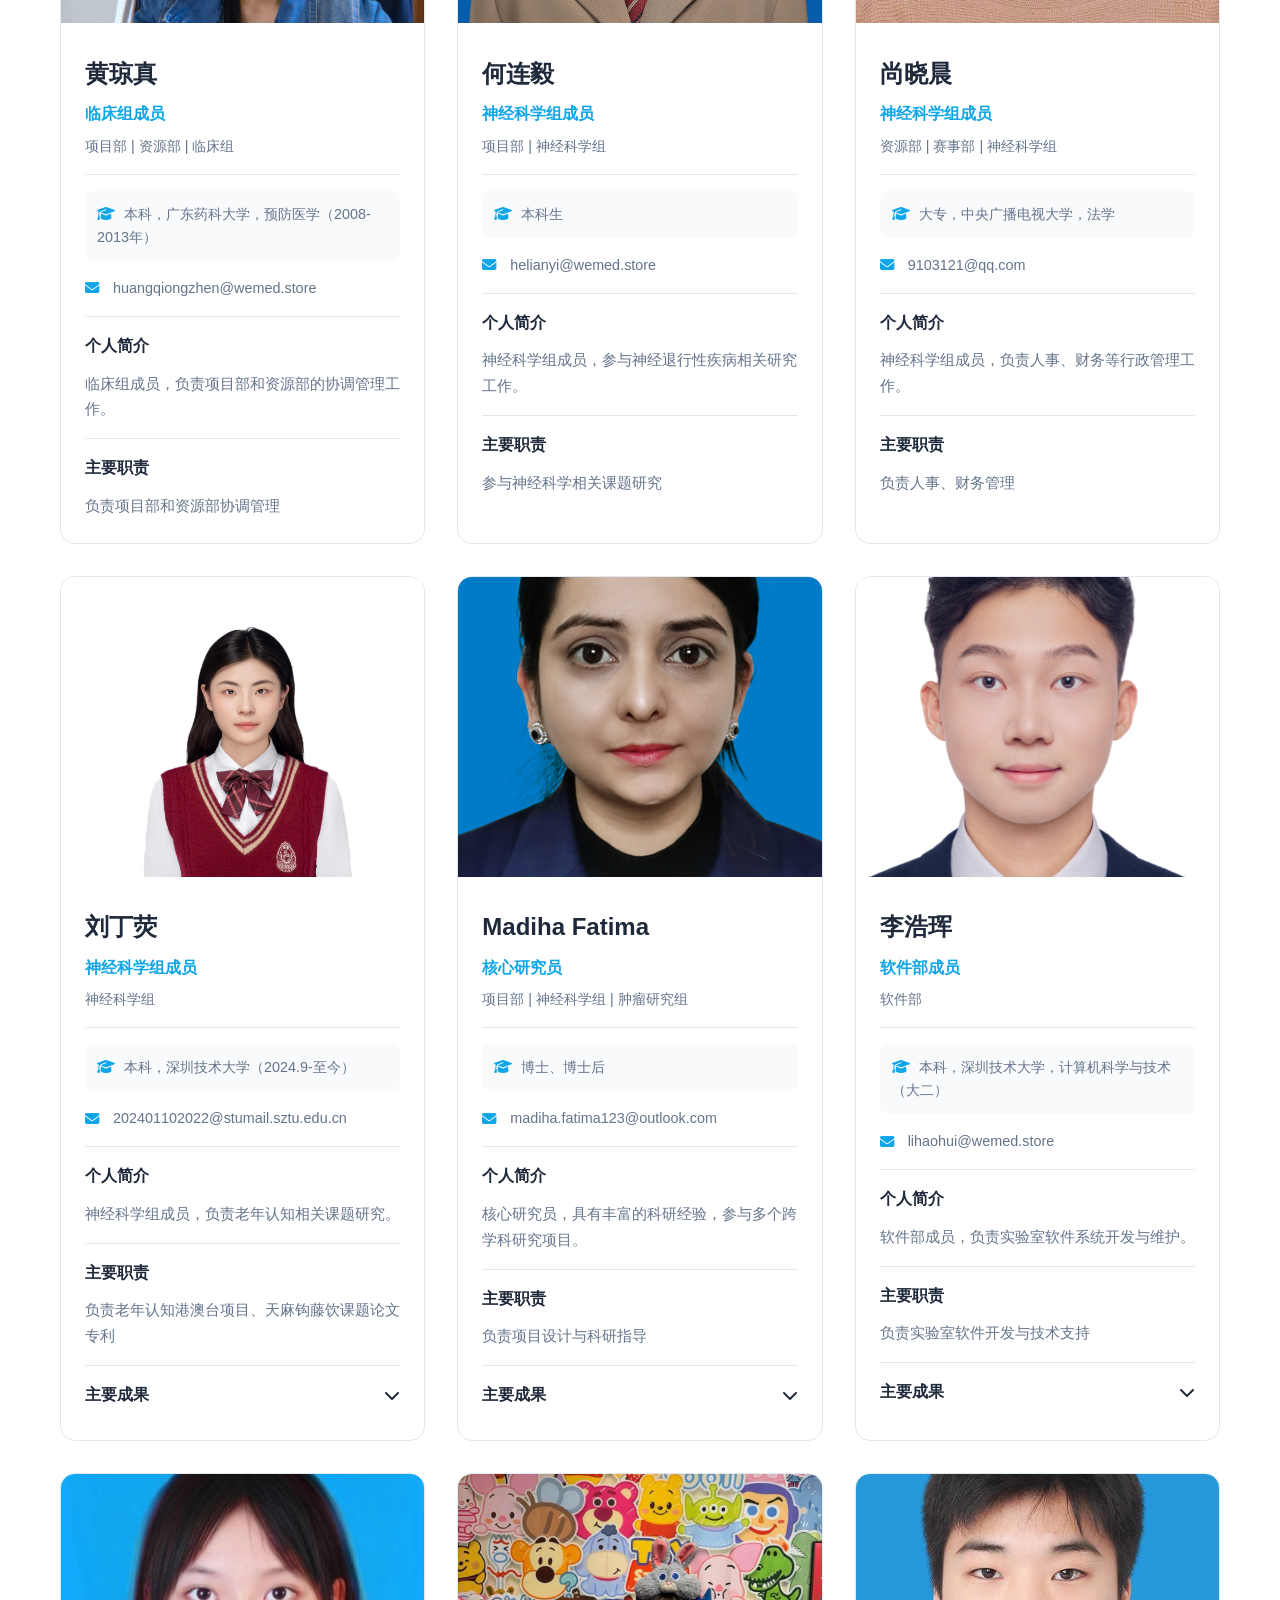
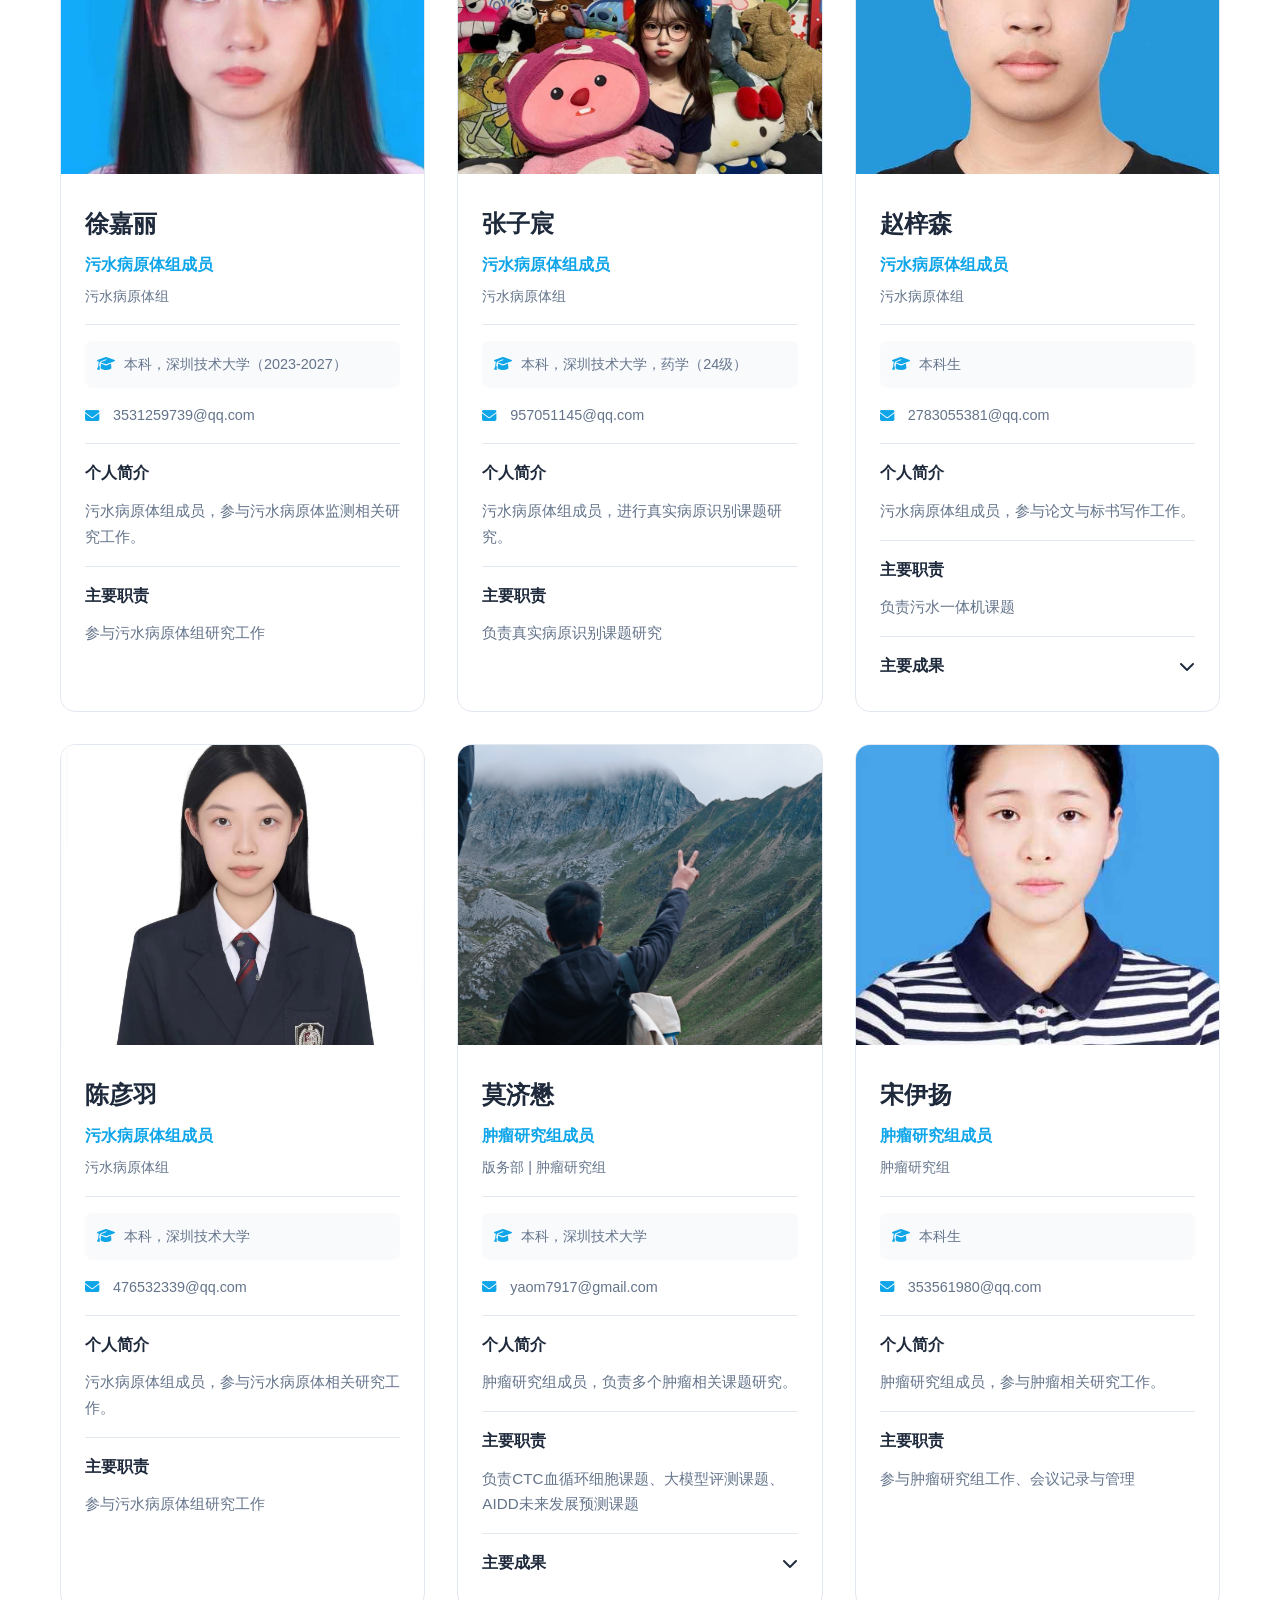
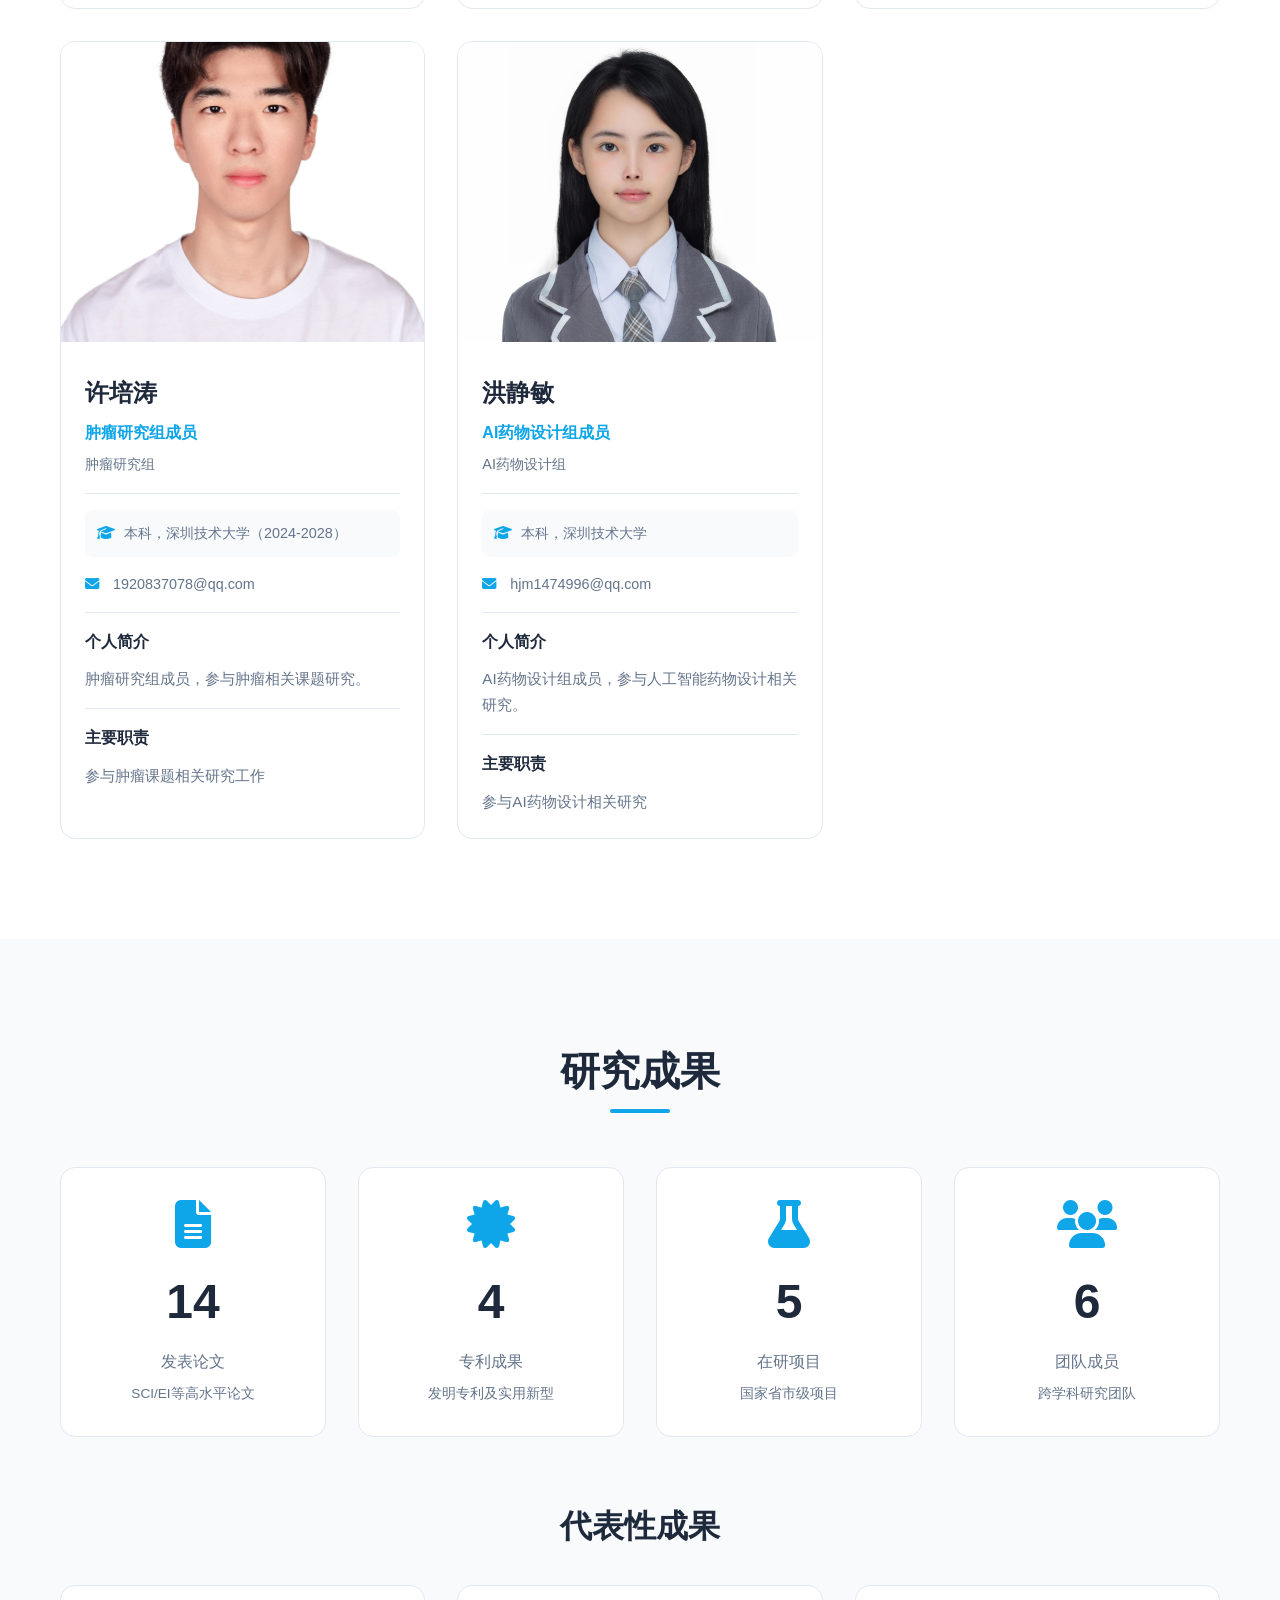
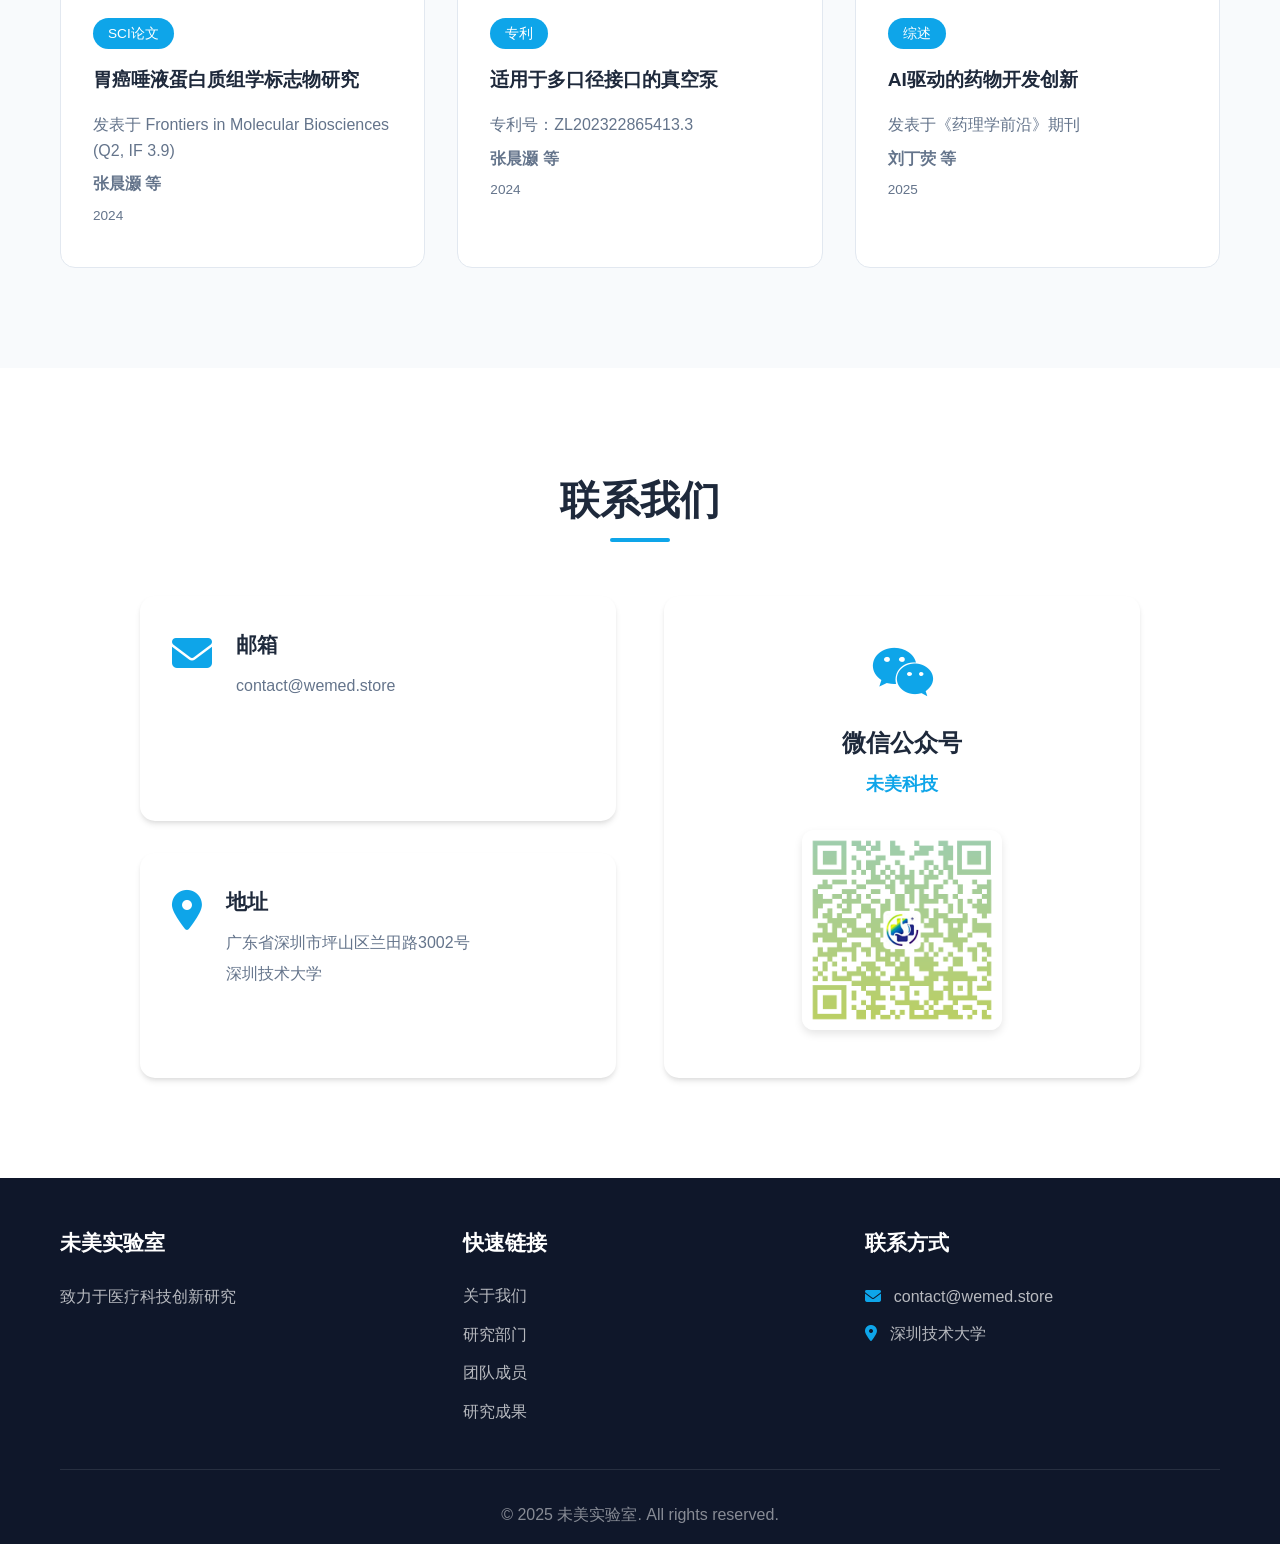
==== commit 987ddfad: "webv2" ====
--- a/index.html
+++ b/index.html
@@ -45,8 +45,17 @@
                 </div>
             </div>
         </div>
-        <div class="scroll-indicator">
-            <div class="mouse"></div>
+        
+        <!-- 最新动态嵌入到首页底部 -->
+        <div class="hero-news-section">
+            <div class="container">
+                <h3 class="hero-news-title">
+                    <i class="fas fa-newspaper"></i> 最新动态
+                </h3>
+                <div id="heroNewsList" class="hero-news-grid">
+                    <!-- 动态列表将通过JavaScript渲染 -->
+                </div>
+            </div>
         </div>
     </section>
 
@@ -83,7 +92,7 @@
                     <div class="dept-icon">
                         <i class="fas fa-brain"></i>
                     </div>
-                    <h3>102 - 神经科学组</h3>
+                    <h3>神经科学组</h3>
                     <p class="dept-code">Neuroscience</p>
                     <p>专注于神经退行性疾病研究，包括老年认知障碍等课题。</p>
                 </div>
@@ -91,15 +100,15 @@
                     <div class="dept-icon">
                         <i class="fas fa-disease"></i>
                     </div>
-                    <h3>109 - 肿瘤研究组</h3>
-                    <p class="dept-code">Cancer</p>
+                    <h3>肿瘤研究组</h3>
+                    <p class="dept-code">Cancer Research</p>
                     <p>开展循环肿瘤细胞(CTC)、胃癌标志物等研究项目。</p>
                 </div>
                 <div class="dept-card">
                     <div class="dept-icon">
                         <i class="fas fa-robot"></i>
                     </div>
-                    <h3>106 - AI药物设计组</h3>
+                    <h3>AI药物设计组</h3>
                     <p class="dept-code">AI Drug Design</p>
                     <p>利用人工智能技术加速小分子药物研发创新。</p>
                 </div>
@@ -107,16 +116,16 @@
                     <div class="dept-icon">
                         <i class="fas fa-water"></i>
                     </div>
-                    <h3>103 - 污水病原体组</h3>
-                    <p class="dept-code">WBE</p>
+                    <h3>污水病原体组</h3>
+                    <p class="dept-code">Wastewater-Based Epidemiology</p>
                     <p>基于污水的流行病学监测，构建病原体预警系统。</p>
                 </div>
                 <div class="dept-card">
                     <div class="dept-icon">
                         <i class="fas fa-clinic-medical"></i>
                     </div>
-                    <h3>101 - 临床组</h3>
-                    <p class="dept-code">Clinic</p>
+                    <h3>临床组</h3>
+                    <p class="dept-code">Clinical Research</p>
                     <p>推进临床转化研究，实现科研成果的临床应用。</p>
                 </div>
                 <div class="dept-card">
@@ -139,12 +148,12 @@
             <!-- 部门过滤器 -->
             <div class="team-filters">
                 <button class="filter-btn active" data-filter="all">全部成员</button>
-                <button class="filter-btn" data-filter="leader">负责人</button>
-                <button class="filter-btn" data-filter="102">神经科学组</button>
-                <button class="filter-btn" data-filter="109">肿瘤研究组</button>
-                <button class="filter-btn" data-filter="106">AI药物设计组</button>
-                <button class="filter-btn" data-filter="103">污水病原体组</button>
-                <button class="filter-btn" data-filter="101">临床组</button>
+                <button class="filter-btn" data-filter="leader">实验室负责人</button>
+                <button class="filter-btn" data-filter="Neuroscience">神经科学组</button>
+                <button class="filter-btn" data-filter="Cancer">肿瘤研究组</button>
+                <button class="filter-btn" data-filter="AI Drug">AI药物设计组</button>
+                <button class="filter-btn" data-filter="WBE">污水病原体组</button>
+                <button class="filter-btn" data-filter="Clinic">临床组</button>
             </div>
 
             <div class="team-grid" id="teamGrid">
@@ -158,66 +167,25 @@
         <div class="container">
             <h2 class="section-title">研究成果</h2>
             <div class="achievements-stats">
-                <div class="stat-card">
-                    <i class="fas fa-file-alt"></i>
-                    <div class="stat-number" data-target="15">0</div>
-                    <p>发表论文</p>
-                </div>
-                <div class="stat-card">
-                    <i class="fas fa-certificate"></i>
-                    <div class="stat-number" data-target="5">0</div>
-                    <p>专利成果</p>
-                </div>
-                <div class="stat-card">
-                    <i class="fas fa-flask"></i>
-                    <div class="stat-number" data-target="20">0</div>
-                    <p>在研项目</p>
-                </div>
-                <div class="stat-card">
-                    <i class="fas fa-users"></i>
-                    <div class="stat-number" data-target="24">0</div>
-                    <p>团队成员</p>
-                </div>
+                <!-- 统计数据将通过JavaScript动态生成 -->
             </div>
 
             <div class="achievements-highlights">
                 <h3>代表性成果</h3>
                 <div class="highlight-grid">
-                    <div class="highlight-card">
-                        <div class="highlight-tag">SCI论文</div>
-                        <h4>胃癌唾液蛋白质组学标志物研究</h4>
-                        <p>发表于 Frontiers in Molecular Biosciences (Q2, IF 3.9)</p>
-                        <p class="highlight-author">张晨灏 等</p>
-                    </div>
-                    <div class="highlight-card">
-                        <div class="highlight-tag">专利</div>
-                        <h4>适用于多口径接口的真空泵</h4>
-                        <p>专利号：ZL202322865413.3</p>
-                        <p class="highlight-author">张晨灏 等</p>
-                    </div>
-                    <div class="highlight-card">
-                        <div class="highlight-tag">综述</div>
-                        <h4>AI驱动的药物开发创新</h4>
-                        <p>发表于《药理学前沿》期刊</p>
-                        <p class="highlight-author">刘丁荧 等</p>
-                    </div>
-                    <div class="highlight-card">
-                        <div class="highlight-tag">软件著作权</div>
-                        <h4>生物样本采集系统V1.0</h4>
-                        <p>登记号：2024SR0335218</p>
-                        <p class="highlight-author">张晨灏 等</p>
-                    </div>
-                </div>
-            </div>
-        </div>
-    </section>
-
-    <!-- 联系我们 -->
-    <section id="contact" class="contact">
-        <div class="container">
-            <h2 class="section-title">联系我们</h2>
-            <div class="contact-content">
-                <div class="contact-info">
+                    <!-- 代表性成果将通过JavaScript动态生成 -->
+                </div>
+            </div>
+        </div>
+    </section>
+
+<!-- 联系我们 -->
+<section id="contact" class="contact">
+    <div class="container">
+        <h2 class="section-title">联系我们</h2>
+        <div class="contact-content-simple">
+            <div class="contact-info-split">
+                <div class="contact-left">
                     <div class="info-item">
                         <i class="fas fa-envelope"></i>
                         <div>
@@ -229,26 +197,29 @@
                         <i class="fas fa-map-marker-alt"></i>
                         <div>
                             <h4>地址</h4>
-                            <p>深圳市技术大学</p>
+                            <p>广东省深圳市坪山区兰田路3002号</p>
+                            <p>深圳技术大学</p>
                         </div>
                     </div>
-                    <div class="info-item">
-                        <i class="fas fa-globe"></i>
-                        <div>
-                            <h4>网站</h4>
-                            <p>www.wemed.store</p>
+                </div>
+                <div class="contact-right">
+                    <div class="wechat-card">
+                        <i class="fab fa-weixin"></i>
+                        <h4>微信公众号</h4>
+                        <p class="wechat-name">未美科技</p>
+                        <div class="qr-code-container">
+                            <img src="img/wechat-qr.png" alt="微信公众号二维码" onerror="this.style.display='none'; this.nextElementSibling.style.display='flex';">
+                            <div class="qr-placeholder" style="display: none;">
+                                <i class="fas fa-qrcode"></i>
+                                <p>扫码关注</p>
+                            </div>
                         </div>
                     </div>
                 </div>
-                <div class="contact-map">
-                    <div class="map-placeholder">
-                        <i class="fas fa-map"></i>
-                        <p>实验室位置</p>
-                    </div>
-                </div>
-            </div>
-        </div>
-    </section>
+            </div>
+        </div>
+    </div>
+</section>
 
     <!-- 页脚 -->
     <footer class="footer">
@@ -268,12 +239,9 @@
                     </ul>
                 </div>
                 <div class="footer-section">
-                    <h4>关注我们</h4>
-                    <div class="social-links">
-                        <a href="#"><i class="fab fa-weixin"></i></a>
-                        <a href="#"><i class="fab fa-weibo"></i></a>
-                        <a href="#"><i class="fab fa-linkedin"></i></a>
-                    </div>
+                    <h4>联系方式</h4>
+                    <p><i class="fas fa-envelope"></i> contact@wemed.store</p>
+                    <p><i class="fas fa-map-marker-alt"></i> 深圳技术大学</p>
                 </div>
             </div>
             <div class="footer-bottom">
@@ -283,6 +251,7 @@
     </footer>
 
     <script src="js/data.js"></script>
+    <script src="js/achievements-data.js"></script>
     <script src="js/main.js"></script>
 </body>
 </html>
--- a/css/style.css
+++ b/css/style.css
@@ -1,6 +1,4 @@
-/* ==================== 
-   全局样式 
-   ==================== */
+/* 基础样式重置 */
 * {
     margin: 0;
     padding: 0;
@@ -8,25 +6,24 @@
 }
 
 :root {
-    --primary-color: #00d4ff;
-    --secondary-color: #0099ff;
-    --accent-color: #ff006e;
-    --dark-bg: #0a0e27;
-    --darker-bg: #050816;
-    --card-bg: rgba(15, 23, 42, 0.8);
-    --text-primary: #ffffff;
-    --text-secondary: #b4bcd0;
-    --gradient-1: linear-gradient(135deg, #00d4ff 0%, #0099ff 100%);
-    --gradient-2: linear-gradient(135deg, #ff006e 0%, #ff4d00 100%);
-    --transition: all 0.3s cubic-bezier(0.4, 0, 0.2, 1);
+    --primary-color: #0ea5e9;
+    --secondary-color: #0284c7;
+    --accent-color: #06b6d4;
+    --dark-bg: #0f172a;
+    --light-bg: #ffffff;
+    --card-bg: #f8fafc;
+    --text-dark: #1e293b;
+    --text-light: #64748b;
+    --border-color: #e2e8f0;
+    --shadow: 0 4px 6px -1px rgba(0, 0, 0, 0.1), 0 2px 4px -1px rgba(0, 0, 0, 0.06);
+    --shadow-lg: 0 10px 15px -3px rgba(0, 0, 0, 0.1), 0 4px 6px -2px rgba(0, 0, 0, 0.05);
 }
 
 body {
-    font-family: 'Microsoft YaHei', 'PingFang SC', -apple-system, BlinkMacSystemFont, 'Segoe UI', Roboto, sans-serif;
-    background: var(--darker-bg);
-    color: var(--text-primary);
+    font-family: -apple-system, BlinkMacSystemFont, 'Segoe UI', 'PingFang SC', 'Hiragino Sans GB', 'Microsoft YaHei', 'Helvetica Neue', Helvetica, Arial, sans-serif;
     line-height: 1.6;
-    overflow-x: hidden;
+    color: var(--text-dark);
+    background-color: var(--light-bg);
 }
 
 .container {
@@ -35,23 +32,21 @@
     padding: 0 20px;
 }
 
-/* ==================== 
-   导航栏 
-   ==================== */
+/* 导航栏样式 */
 .navbar {
     position: fixed;
     top: 0;
     left: 0;
-    width: 100%;
-    background: rgba(10, 14, 39, 0.95);
+    right: 0;
+    background: rgba(255, 255, 255, 0.95);
     backdrop-filter: blur(10px);
     z-index: 1000;
-    border-bottom: 1px solid rgba(0, 212, 255, 0.1);
-    transition: var(--transition);
+    transition: all 0.3s ease;
+    border-bottom: 1px solid var(--border-color);
 }
 
 .navbar.scrolled {
-    box-shadow: 0 5px 30px rgba(0, 212, 255, 0.2);
+    box-shadow: var(--shadow);
 }
 
 .navbar .container {
@@ -66,7 +61,7 @@
     align-items: center;
     gap: 10px;
     font-size: 1.5rem;
-    font-weight: bold;
+    font-weight: 700;
     color: var(--primary-color);
 }
 
@@ -81,10 +76,10 @@
 }
 
 .nav-menu a {
-    color: var(--text-secondary);
     text-decoration: none;
+    color: var(--text-dark);
     font-weight: 500;
-    transition: var(--transition);
+    transition: color 0.3s ease;
     position: relative;
 }
 
@@ -95,18 +90,18 @@
     left: 0;
     width: 0;
     height: 2px;
-    background: var(--gradient-1);
-    transition: var(--transition);
-}
-
-.nav-menu a:hover,
-.nav-menu a.active {
-    color: var(--primary-color);
+    background: var(--primary-color);
+    transition: width 0.3s ease;
 }
 
 .nav-menu a:hover::after,
 .nav-menu a.active::after {
     width: 100%;
+}
+
+.nav-menu a:hover,
+.nav-menu a.active {
+    color: var(--primary-color);
 }
 
 .hamburger {
@@ -119,101 +114,63 @@
 .hamburger span {
     width: 25px;
     height: 3px;
-    background: var(--primary-color);
-    transition: var(--transition);
-}
-
-/* ==================== 
-   Hero Section 
-   ==================== */
+    background: var(--text-dark);
+    transition: all 0.3s ease;
+}
+
+/* Hero Section */
 .hero {
-    min-height: 100vh;
-    display: flex;
-    align-items: center;
-    justify-content: center;
     position: relative;
-    background: 
-        radial-gradient(ellipse at top, rgba(0, 212, 255, 0.15) 0%, transparent 50%),
-        radial-gradient(ellipse at bottom, rgba(255, 0, 110, 0.15) 0%, transparent 50%),
-        var(--dark-bg);
+    height: 100vh;
+    display: flex;
+    flex-direction: column;
+    background: linear-gradient(135deg, #667eea 0%, #764ba2 100%);
     overflow: hidden;
 }
 
-.hero::before {
-    content: '';
+.hero-overlay {
     position: absolute;
     top: 0;
     left: 0;
     right: 0;
     bottom: 0;
-    background: url('data:image/svg+xml,<svg width="100" height="100" xmlns="http://www.w3.org/2000/svg"><defs><pattern id="grid" width="40" height="40" patternUnits="userSpaceOnUse"><path d="M 40 0 L 0 0 0 40" fill="none" stroke="rgba(0,212,255,0.1)" stroke-width="1"/></pattern></defs><rect width="100" height="100" fill="url(%23grid)"/></svg>');
-    opacity: 0.3;
-    animation: gridMove 20s linear infinite;
-}
-
-@keyframes gridMove {
-    0% { transform: translateY(0); }
-    100% { transform: translateY(40px); }
+    background: rgba(0, 0, 0, 0.3);
 }
 
 .hero-content {
+    position: relative;
+    z-index: 1;
     text-align: center;
-    position: relative;
-    z-index: 2;
-    animation: fadeInUp 1s ease-out;
-}
-
-@keyframes fadeInUp {
-    from {
-        opacity: 0;
-        transform: translateY(30px);
-    }
-    to {
-        opacity: 1;
-        transform: translateY(0);
-    }
-}
-
-.glitch {
-    font-size: 4rem;
-    font-weight: 800;
-    margin-bottom: 1rem;
-    background: var(--gradient-1);
-    -webkit-background-clip: text;
-    -webkit-text-fill-color: transparent;
-    background-clip: text;
-    position: relative;
-    animation: glowPulse 2s ease-in-out infinite;
-}
-
-@keyframes glowPulse {
-    0%, 100% {
-        filter: drop-shadow(0 0 20px rgba(0, 212, 255, 0.5));
-    }
-    50% {
-        filter: drop-shadow(0 0 30px rgba(0, 212, 255, 0.8));
-    }
+    color: white;
+    padding: 120px 2rem 30px;
+    flex: 0 0 auto;
+}
+
+.hero h1 {
+    font-size: 3.5rem;
+    font-weight: 700;
+    margin-bottom: 0.8rem;
+    animation: fadeInUp 1s ease;
 }
 
 .subtitle {
-    font-size: 1.5rem;
-    color: var(--text-secondary);
-    margin-bottom: 1rem;
+    font-size: 1.4rem;
+    margin-bottom: 0.8rem;
+    animation: fadeInUp 1s ease 0.2s backwards;
 }
 
 .description {
-    font-size: 1.1rem;
-    color: var(--text-secondary);
-    margin-bottom: 2rem;
-    max-width: 700px;
-    margin-left: auto;
-    margin-right: auto;
+    font-size: 1rem;
+    margin-bottom: 1.5rem;
+    opacity: 0.9;
+    animation: fadeInUp 1s ease 0.4s backwards;
 }
 
 .hero-buttons {
     display: flex;
     gap: 1rem;
     justify-content: center;
+    animation: fadeInUp 1s ease 0.6s backwards;
 }
 
 .btn {
@@ -221,101 +178,184 @@
     border-radius: 50px;
     text-decoration: none;
     font-weight: 600;
-    transition: var(--transition);
+    transition: all 0.3s ease;
     display: inline-block;
 }
 
 .btn-primary {
-    background: var(--gradient-1);
+    background: white;
+    color: var(--primary-color);
+}
+
+.btn-primary:hover {
+    transform: translateY(-2px);
+    box-shadow: 0 10px 20px rgba(0, 0, 0, 0.2);
+}
+
+.btn-outline {
+    border: 2px solid white;
     color: white;
-    border: none;
-}
-
-.btn-primary:hover {
+}
+
+.btn-outline:hover {
+    background: white;
+    color: var(--primary-color);
+}
+
+/* 首页最新动态部分 - 与hero背景融合 */
+.hero-news-section {
+    flex: 1;
+    background: transparent;
+    padding: 20px 0 40px;
+    margin-top: auto;
+    position: relative;
+    z-index: 1;
+    display: flex;
+    align-items: center;
+}
+
+.hero-news-title {
+    color: white;
+    font-size: 1.8rem;
+    margin-bottom: 1.5rem;
+    text-align: center;
+    display: flex;
+    align-items: center;
+    justify-content: center;
+    gap: 0.6rem;
+}
+
+.hero-news-title i {
+    font-size: 1.6rem;
+}
+
+.hero-news-grid {
+    display: grid;
+    grid-template-columns: repeat(2, 1fr);
+    gap: 1.2rem;
+}
+
+.hero-news-item {
+    display: flex;
+    gap: 1rem;
+    padding: 1.2rem;
+    background: rgba(255, 255, 255, 0.95);
+    backdrop-filter: blur(10px);
+    border-radius: 12px;
+    border-left: 4px solid white;
+    transition: all 0.3s ease;
+    animation: slideInRight 0.6s ease-out forwards;
+    opacity: 0;
+}
+
+.hero-news-item:hover {
     transform: translateY(-3px);
-    box-shadow: 0 10px 30px rgba(0, 212, 255, 0.4);
-}
-
-.btn-outline {
-    background: transparent;
-    color: var(--primary-color);
-    border: 2px solid var(--primary-color);
-}
-
-.btn-outline:hover {
-    background: var(--primary-color);
+    box-shadow: 0 8px 20px rgba(0, 0, 0, 0.15);
+    background: white;
+}
+
+.hero-news-date {
+    display: flex;
+    flex-direction: column;
+    align-items: center;
+    justify-content: center;
+    min-width: 60px;
+    background: linear-gradient(135deg, #667eea, #764ba2);
     color: white;
-    transform: translateY(-3px);
-}
-
-.scroll-indicator {
-    position: absolute;
-    bottom: 30px;
-    left: 50%;
-    transform: translateX(-50%);
-    animation: bounce 2s infinite;
-}
-
-@keyframes bounce {
-    0%, 20%, 50%, 80%, 100% {
-        transform: translateX(-50%) translateY(0);
-    }
-    40% {
-        transform: translateX(-50%) translateY(-10px);
-    }
-    60% {
-        transform: translateX(-50%) translateY(-5px);
-    }
-}
-
-.mouse {
-    width: 25px;
-    height: 40px;
-    border: 2px solid var(--primary-color);
-    border-radius: 15px;
-    position: relative;
-}
-
-.mouse::before {
-    content: '';
-    position: absolute;
-    top: 8px;
-    left: 50%;
-    transform: translateX(-50%);
-    width: 4px;
-    height: 8px;
-    background: var(--primary-color);
-    border-radius: 2px;
-    animation: mouseScroll 2s infinite;
-}
-
-@keyframes mouseScroll {
-    0% {
+    border-radius: 10px;
+    padding: 0.7rem 0.5rem;
+    flex-shrink: 0;
+}
+
+.hero-news-date .day {
+    font-size: 1.7rem;
+    font-weight: 700;
+    line-height: 1;
+}
+
+.hero-news-date .month {
+    font-size: 0.8rem;
+    margin-top: 0.2rem;
+}
+
+.hero-news-info {
+    flex: 1;
+    min-width: 0;
+}
+
+.hero-news-info h4 {
+    color: var(--text-dark);
+    font-size: 1rem;
+    margin-bottom: 0.5rem;
+    line-height: 1.4;
+}
+
+.hero-news-info p {
+    color: var(--text-light);
+    font-size: 0.85rem;
+    line-height: 1.4;
+    display: -webkit-box;
+    -webkit-line-clamp: 2;
+    -webkit-box-orient: vertical;
+    overflow: hidden;
+}
+
+.hero-news-link {
+    display: inline-flex;
+    align-items: center;
+    gap: 0.4rem;
+    margin-top: 0.5rem;
+    color: var(--primary-color);
+    font-weight: 500;
+    text-decoration: none;
+    font-size: 0.85rem;
+    transition: all 0.3s ease;
+}
+
+.hero-news-link:hover {
+    color: var(--accent-color);
+    gap: 0.6rem;
+}
+
+.hero-news-link i {
+    font-size: 0.7rem;
+}
+
+@keyframes fadeInUp {
+    from {
+        opacity: 0;
+        transform: translateY(30px);
+    }
+    to {
         opacity: 1;
-        transform: translateX(-50%) translateY(0);
-    }
-    100% {
+        transform: translateY(0);
+    }
+}
+
+@keyframes slideInRight {
+    from {
         opacity: 0;
-        transform: translateX(-50%) translateY(15px);
-    }
-}
-
-/* ==================== 
-   Section 通用样式 
-   ==================== */
-section {
+        transform: translateX(-20px);
+    }
+    to {
+        opacity: 1;
+        transform: translateX(0);
+    }
+}
+
+/* 关于我们部分 */
+.about {
     padding: 100px 0;
-    position: relative;
+    background: var(--light-bg);
 }
 
 .section-title {
     text-align: center;
     font-size: 2.5rem;
+    font-weight: 700;
     margin-bottom: 3rem;
+    color: var(--text-dark);
     position: relative;
-    display: inline-block;
-    left: 50%;
-    transform: translateX(-50%);
 }
 
 .section-title::after {
@@ -324,101 +364,83 @@
     bottom: -10px;
     left: 50%;
     transform: translateX(-50%);
-    width: 80px;
+    width: 60px;
     height: 4px;
-    background: var(--gradient-1);
+    background: var(--primary-color);
     border-radius: 2px;
-}
-
-/* ==================== 
-   关于我们 
-   ==================== */
-.about {
-    background: var(--dark-bg);
 }
 
 .about-content {
     display: grid;
     grid-template-columns: repeat(auto-fit, minmax(300px, 1fr));
     gap: 2rem;
+    margin-top: 4rem;
 }
 
 .about-card {
     background: var(--card-bg);
+    padding: 2.5rem;
+    border-radius: 15px;
+    text-align: center;
+    transition: all 0.3s ease;
+    border: 1px solid var(--border-color);
+}
+
+.about-card:hover {
+    transform: translateY(-10px);
+    box-shadow: var(--shadow-lg);
+}
+
+.about-card i {
+    font-size: 3rem;
+    color: var(--primary-color);
+    margin-bottom: 1.5rem;
+}
+
+.about-card h3 {
+    font-size: 1.5rem;
+    margin-bottom: 1rem;
+    color: var(--text-dark);
+}
+
+.about-card p {
+    color: var(--text-light);
+    line-height: 1.8;
+}
+
+/* 研究部门 */
+.departments {
+    padding: 100px 0;
+    background: var(--card-bg);
+}
+
+.departments-grid {
+    display: grid;
+    grid-template-columns: repeat(auto-fit, minmax(300px, 1fr));
+    gap: 2rem;
+    margin-top: 4rem;
+}
+
+.dept-card {
+    background: white;
     padding: 2rem;
     border-radius: 15px;
     text-align: center;
-    transition: var(--transition);
-    border: 1px solid rgba(0, 212, 255, 0.1);
-}
-
-.about-card:hover {
-    transform: translateY(-10px);
+    transition: all 0.3s ease;
+    border: 1px solid var(--border-color);
+}
+
+.dept-card:hover {
+    transform: translateY(-5px);
+    box-shadow: var(--shadow-lg);
     border-color: var(--primary-color);
-    box-shadow: 0 15px 40px rgba(0, 212, 255, 0.2);
-}
-
-.about-card i {
-    font-size: 3rem;
-    background: var(--gradient-1);
-    -webkit-background-clip: text;
-    -webkit-text-fill-color: transparent;
-    background-clip: text;
-    margin-bottom: 1rem;
-}
-
-.about-card h3 {
-    font-size: 1.5rem;
-    margin-bottom: 1rem;
-    color: var(--primary-color);
-}
-
-/* ==================== 
-   研究部门 
-   ==================== */
-.departments-grid {
-    display: grid;
-    grid-template-columns: repeat(auto-fit, minmax(280px, 1fr));
-    gap: 2rem;
-}
-
-.dept-card {
-    background: var(--card-bg);
-    padding: 2rem;
-    border-radius: 15px;
-    text-align: center;
-    transition: var(--transition);
-    border: 1px solid rgba(0, 212, 255, 0.1);
-    position: relative;
-    overflow: hidden;
-}
-
-.dept-card::before {
-    content: '';
-    position: absolute;
-    top: 0;
-    left: -100%;
-    width: 100%;
-    height: 100%;
-    background: linear-gradient(90deg, transparent, rgba(0, 212, 255, 0.1), transparent);
-    transition: var(--transition);
-}
-
-.dept-card:hover::before {
-    left: 100%;
-}
-
-.dept-card:hover {
-    transform: translateY(-10px);
-    border-color: var(--primary-color);
-    box-shadow: 0 15px 40px rgba(0, 212, 255, 0.2);
 }
 
 .dept-icon {
     width: 80px;
     height: 80px;
-    margin: 0 auto 1rem;
-    background: var(--gradient-1);
+    margin: 0 auto 1.5rem;
+    background: linear-gradient(135deg, var(--primary-color), var(--accent-color));
     border-radius: 50%;
     display: flex;
     align-items: center;
@@ -426,28 +448,32 @@
 }
 
 .dept-icon i {
-    font-size: 2rem;
+    font-size: 2.5rem;
     color: white;
 }
 
 .dept-card h3 {
     font-size: 1.3rem;
     margin-bottom: 0.5rem;
-    color: var(--text-primary);
+    color: var(--text-dark);
 }
 
 .dept-code {
     color: var(--primary-color);
+    font-weight: 600;
+    margin-bottom: 1rem;
     font-size: 0.9rem;
-    margin-bottom: 1rem;
-    font-weight: 600;
-}
-
-/* ==================== 
-   团队成员 
-   ==================== */
+}
+
+.dept-card p:last-child {
+    color: var(--text-light);
+    line-height: 1.6;
+}
+
+/* 团队成员 */
 .team {
-    background: var(--dark-bg);
+    padding: 100px 0;
+    background: var(--light-bg);
 }
 
 .team-filters {
@@ -455,176 +481,243 @@
     justify-content: center;
     flex-wrap: wrap;
     gap: 1rem;
-    margin-bottom: 3rem;
+    margin: 3rem 0;
 }
 
 .filter-btn {
     padding: 10px 25px;
-    background: var(--card-bg);
-    border: 1px solid rgba(0, 212, 255, 0.3);
-    color: var(--text-secondary);
+    border: 2px solid var(--border-color);
+    background: white;
+    color: var(--text-dark);
     border-radius: 50px;
     cursor: pointer;
-    transition: var(--transition);
-    font-size: 0.9rem;
+    font-weight: 500;
+    transition: all 0.3s ease;
 }
 
 .filter-btn:hover,
 .filter-btn.active {
-    background: var(--gradient-1);
+    background: var(--primary-color);
     color: white;
-    border-color: transparent;
-    transform: translateY(-2px);
+    border-color: var(--primary-color);
 }
 
 .team-grid {
     display: grid;
-    grid-template-columns: repeat(auto-fill, minmax(250px, 1fr));
+    grid-template-columns: repeat(auto-fill, minmax(350px, 1fr));
     gap: 2rem;
 }
 
 .member-card {
-    background: var(--card-bg);
+    background: white;
     border-radius: 15px;
     overflow: hidden;
-    transition: var(--transition);
-    border: 1px solid rgba(0, 212, 255, 0.1);
-    animation: fadeIn 0.5s ease-out;
+    transition: all 0.3s ease;
+    animation: fadeIn 0.5s ease;
+    border: 1px solid var(--border-color);
+}
+
+.member-card:hover {
+    transform: translateY(-5px);
+    box-shadow: var(--shadow-lg);
+}
+
+.member-image {
+    width: 100%;
+    height: 300px;
+    object-fit: cover;
+}
+
+.member-info {
+    padding: 1.5rem;
+}
+
+.member-name {
+    font-size: 1.5rem;
+    font-weight: 700;
+    color: var(--text-dark);
+    margin-bottom: 0.5rem;
+}
+
+.member-position {
+    color: var(--primary-color);
+    font-weight: 600;
+    margin-bottom: 0.5rem;
+}
+
+.member-department {
+    color: var(--text-light);
+    font-size: 0.9rem;
+    margin-bottom: 1rem;
+    padding-bottom: 1rem;
+    border-bottom: 1px solid var(--border-color);
+}
+
+.member-education {
+    color: var(--text-light);
+    font-size: 0.9rem;
+    margin-bottom: 1rem;
+    padding: 0.75rem;
+    background: var(--card-bg);
+    border-radius: 8px;
+}
+
+.member-education i {
+    color: var(--primary-color);
+    margin-right: 5px;
+}
+
+.member-contact {
+    margin: 1rem 0;
+}
+
+.member-contact div {
+    color: var(--text-light);
+    font-size: 0.9rem;
+    margin: 0.5rem 0;
+    display: flex;
+    align-items: center;
+    gap: 8px;
+}
+
+.member-contact i {
+    color: var(--primary-color);
+    width: 20px;
+}
+
+.member-introduction,
+.member-responsibilities {
+    margin-top: 1rem;
+    padding-top: 1rem;
+    border-top: 1px solid var(--border-color);
+}
+
+.member-introduction h4,
+.member-responsibilities h4 {
+    color: var(--text-dark);
+    font-size: 1rem;
+    margin-bottom: 0.75rem;
+    font-weight: 600;
+}
+
+.member-introduction p,
+.member-responsibilities p {
+    color: var(--text-light);
+    font-size: 0.95rem;
+    line-height: 1.7;
+}
+
+.member-achievements-section {
+    margin-top: 1rem;
+    padding-top: 1rem;
+    border-top: 1px solid var(--border-color);
+}
+
+.achievements-toggle {
+    color: var(--text-dark);
+    font-size: 1rem;
+    margin-bottom: 0.5rem;
+    cursor: pointer;
+    display: flex;
+    justify-content: space-between;
+    align-items: center;
+    font-weight: 600;
+    transition: color 0.3s ease;
+}
+
+.achievements-toggle:hover {
+    color: var(--primary-color);
+}
+
+.achievements-toggle i {
+    transition: transform 0.3s ease;
+}
+
+.achievements-content {
+    margin-top: 1rem;
+    padding: 1rem;
+    background: var(--card-bg);
+    border-radius: 8px;
+}
+
+.achievements-content pre {
+    color: var(--text-light);
+    font-size: 0.9rem;
+    line-height: 1.8;
+    white-space: pre-wrap;
+    font-family: inherit;
 }
 
 @keyframes fadeIn {
     from {
         opacity: 0;
-        transform: scale(0.9);
     }
     to {
         opacity: 1;
-        transform: scale(1);
-    }
-}
-
-.member-card.hidden {
-    display: none;
-}
-
-.member-card:hover {
-    transform: translateY(-10px);
-    border-color: var(--primary-color);
-    box-shadow: 0 15px 40px rgba(0, 212, 255, 0.2);
-}
-
-.member-image {
-    width: 100%;
-    height: 250px;
-    object-fit: cover;
-    background: linear-gradient(135deg, rgba(0, 212, 255, 0.2), rgba(255, 0, 110, 0.2));
-}
-
-.member-info {
-    padding: 1.5rem;
-}
-
-.member-name {
-    font-size: 1.3rem;
-    margin-bottom: 0.5rem;
-    color: var(--primary-color);
-}
-
-.member-position {
-    color: var(--text-secondary);
-    font-size: 0.9rem;
-    margin-bottom: 0.5rem;
-}
-
-.member-department {
-    color: var(--accent-color);
-    font-size: 0.85rem;
-    margin-bottom: 1rem;
-}
-
-.member-contact {
-    display: flex;
-    flex-direction: column;
-    gap: 0.5rem;
-    font-size: 0.85rem;
-    color: var(--text-secondary);
-}
-
-.member-contact i {
-    color: var(--primary-color);
-    margin-right: 0.5rem;
-    width: 15px;
-}
-
-.member-achievements {
-    margin-top: 1rem;
-    padding-top: 1rem;
-    border-top: 1px solid rgba(0, 212, 255, 0.1);
-}
-
-.member-achievements h4 {
-    font-size: 0.9rem;
-    color: var(--primary-color);
-    margin-bottom: 0.5rem;
-}
-
-.member-achievements p {
-    font-size: 0.8rem;
-    color: var(--text-secondary);
-    line-height: 1.5;
-}
-
-/* ==================== 
-   研究成果 
-   ==================== */
+    }
+}
+
+/* 研究成果 */
+.achievements {
+    padding: 100px 0;
+    background: var(--card-bg);
+}
+
 .achievements-stats {
     display: grid;
     grid-template-columns: repeat(auto-fit, minmax(200px, 1fr));
     gap: 2rem;
-    margin-bottom: 4rem;
+    margin-top: 4rem;
 }
 
 .stat-card {
-    background: var(--card-bg);
+    background: white;
     padding: 2rem;
     border-radius: 15px;
     text-align: center;
-    border: 1px solid rgba(0, 212, 255, 0.1);
-    transition: var(--transition);
+    transition: all 0.3s ease;
+    border: 1px solid var(--border-color);
 }
 
 .stat-card:hover {
     transform: translateY(-5px);
-    border-color: var(--primary-color);
-    box-shadow: 0 10px 30px rgba(0, 212, 255, 0.2);
+    box-shadow: var(--shadow-lg);
 }
 
 .stat-card i {
-    font-size: 2.5rem;
-    background: var(--gradient-1);
-    -webkit-background-clip: text;
-    -webkit-text-fill-color: transparent;
-    background-clip: text;
+    font-size: 3rem;
+    color: var(--primary-color);
     margin-bottom: 1rem;
 }
 
 .stat-number {
     font-size: 3rem;
-    font-weight: 800;
-    color: var(--primary-color);
+    font-weight: 700;
+    color: var(--text-dark);
     margin-bottom: 0.5rem;
 }
 
 .stat-card p {
-    color: var(--text-secondary);
-    font-size: 1rem;
+    color: var(--text-light);
+    font-weight: 500;
+}
+
+.stat-detail {
+    display: block;
+    font-size: 0.85rem;
+    color: var(--text-light);
+    margin-top: 0.5rem;
+}
+
+.achievements-highlights {
+    margin-top: 4rem;
 }
 
 .achievements-highlights h3 {
+    font-size: 2rem;
     text-align: center;
-    font-size: 2rem;
     margin-bottom: 2rem;
-    color: var(--primary-color);
+    color: var(--text-dark);
 }
 
 .highlight-grid {
@@ -634,133 +727,276 @@
 }
 
 .highlight-card {
-    background: var(--card-bg);
+    background: white;
     padding: 2rem;
     border-radius: 15px;
-    border: 1px solid rgba(0, 212, 255, 0.1);
-    transition: var(--transition);
+    transition: all 0.3s ease;
+    border: 1px solid var(--border-color);
 }
 
 .highlight-card:hover {
     transform: translateY(-5px);
-    border-color: var(--primary-color);
-    box-shadow: 0 15px 40px rgba(0, 212, 255, 0.2);
+    box-shadow: var(--shadow-lg);
 }
 
 .highlight-tag {
     display: inline-block;
     padding: 5px 15px;
-    background: var(--gradient-1);
+    background: var(--primary-color);
     color: white;
     border-radius: 20px;
-    font-size: 0.8rem;
+    font-size: 0.85rem;
     margin-bottom: 1rem;
 }
 
 .highlight-card h4 {
     font-size: 1.2rem;
     margin-bottom: 1rem;
-    color: var(--text-primary);
+    color: var(--text-dark);
 }
 
 .highlight-card p {
-    color: var(--text-secondary);
-    font-size: 0.9rem;
+    color: var(--text-light);
+    margin-bottom: 0.5rem;
     line-height: 1.6;
 }
 
 .highlight-author {
-    color: var(--primary-color) !important;
+    color: var(--primary-color);
+    font-weight: 600;
+}
+
+.highlight-date {
+    color: var(--text-light);
+    font-size: 0.85rem;
     margin-top: 0.5rem;
 }
 
-/* ==================== 
-   联系我们 
-   ==================== */
+/* 联系我们 */
 .contact {
-    background: var(--dark-bg);
-}
-
-.contact-content {
+    padding: 100px 0;
+    background: var(--light-bg);
+}
+
+.contact-content-simple {
+    margin-top: 4rem;
+}
+
+.contact-info-split {
     display: grid;
-    grid-template-columns: repeat(auto-fit, minmax(300px, 1fr));
+    grid-template-columns: 1fr 1fr;
     gap: 3rem;
-}
-
-.contact-info {
+    max-width: 1000px;
+    margin: 0 auto;
+    align-items: stretch;
+}
+
+.contact-left {
     display: flex;
     flex-direction: column;
     gap: 2rem;
 }
 
-.info-item {
+.contact-left .info-item {
     display: flex;
     gap: 1.5rem;
     align-items: flex-start;
-}
-
-.info-item i {
-    font-size: 2rem;
-    color: var(--primary-color);
-    width: 40px;
-}
-
-.info-item h4 {
-    color: var(--primary-color);
-    margin-bottom: 0.5rem;
-}
-
-.info-item p {
-    color: var(--text-secondary);
-}
-
-.contact-map {
-    background: var(--card-bg);
+    padding: 2rem;
+    background: white;
     border-radius: 15px;
-    border: 1px solid rgba(0, 212, 255, 0.1);
-    overflow: hidden;
-}
-
-.map-placeholder {
-    height: 100%;
-    min-height: 300px;
+    box-shadow: var(--shadow);
+    transition: all 0.3s ease;
+    flex: 1;
+}
+
+.contact-left .info-item:hover {
+    transform: translateY(-5px);
+    box-shadow: var(--shadow-lg);
+}
+
+.contact-left .info-item i {
+    font-size: 2.5rem;
+    color: var(--primary-color);
+    margin-top: 5px;
+    flex-shrink: 0;
+}
+
+.contact-left .info-item h4 {
+    font-size: 1.3rem;
+    margin-bottom: 0.75rem;
+    color: var(--text-dark);
+}
+
+.contact-left .info-item p {
+    color: var(--text-light);
+    line-height: 1.6;
+    margin-bottom: 0.3rem;
+}
+
+.contact-right {
+    display: flex;
+}
+
+.wechat-card {
+    flex: 1;
     display: flex;
     flex-direction: column;
     align-items: center;
     justify-content: center;
-    color: var(--text-secondary);
-}
-
-.map-placeholder i {
+    padding: 3rem 2rem;
+    background: white;
+    border-radius: 15px;
+    box-shadow: var(--shadow);
+    transition: all 0.3s ease;
+    text-align: center;
+}
+
+.wechat-card:hover {
+    transform: translateY(-5px);
+    box-shadow: var(--shadow-lg);
+}
+
+.wechat-card > i {
+    font-size: 3.5rem;
+    color: var(--primary-color);
+    margin-bottom: 1.5rem;
+}
+
+.wechat-card h4 {
+    font-size: 1.5rem;
+    margin-bottom: 0.5rem;
+    color: var(--text-dark);
+}
+
+.wechat-name {
+    color: var(--primary-color);
+    font-weight: 600;
+    font-size: 1.1rem;
+    margin-bottom: 2rem;
+}
+
+.qr-code-container {
+    position: relative;
+    width: 200px;
+    height: 200px;
+}
+
+.qr-code-container img {
+    width: 100%;
+    height: 100%;
+    border-radius: 12px;
+    box-shadow: 0 4px 8px rgba(0, 0, 0, 0.1);
+    display: block;
+}
+
+.qr-placeholder {
+    width: 100%;
+    height: 100%;
+    display: flex;
+    flex-direction: column;
+    align-items: center;
+    justify-content: center;
+    background: var(--card-bg);
+    border-radius: 12px;
+    border: 2px dashed var(--border-color);
+}
+
+.qr-placeholder i {
     font-size: 4rem;
     color: var(--primary-color);
     margin-bottom: 1rem;
 }
 
-/* ==================== 
-   页脚 
-   ==================== */
+.qr-placeholder p {
+    color: var(--text-light);
+    font-weight: 500;
+    margin: 0;
+}
+
+/* 响应式设计 */
+@media (max-width: 992px) {
+    .contact-info-split {
+        grid-template-columns: 1fr;
+        gap: 2rem;
+    }
+    
+    .contact-left {
+        order: 1;
+    }
+    
+    .contact-right {
+        order: 2;
+    }
+}
+
+@media (max-width: 768px) {
+    .wechat-card {
+        padding: 2rem 1.5rem;
+    }
+    
+    .qr-code-container {
+        width: 160px;
+        height: 160px;
+    }
+}
+
+/* 微信公众号卡片样式 */
+.wechat-item .qr-placeholder {
+    margin-top: 1rem;
+    text-align: center;
+    padding: 1rem;
+    background: var(--card-bg);
+    border-radius: 10px;
+}
+
+.wechat-item .qr-placeholder img {
+    width: 120px;
+    height: 120px;
+    border-radius: 8px;
+    margin-bottom: 0.5rem;
+}
+
+.wechat-item .qr-placeholder i {
+    font-size: 3rem;
+    color: var(--primary-color);
+    margin: 0 0 0.5rem 0;
+}
+
+.wechat-item .qr-placeholder p {
+    color: var(--text-light);
+    font-weight: 500;
+    margin: 0;
+    font-size: 0.85rem;
+}
+
+/* 页脚 */
 .footer {
-    background: var(--darker-bg);
+    background: var(--dark-bg);
+    color: white;
     padding: 3rem 0 1rem;
-    border-top: 1px solid rgba(0, 212, 255, 0.1);
 }
 
 .footer-content {
     display: grid;
     grid-template-columns: repeat(auto-fit, minmax(250px, 1fr));
-    gap: 2rem;
+    gap: 3rem;
     margin-bottom: 2rem;
 }
 
 .footer-section h4 {
-    color: var(--primary-color);
-    margin-bottom: 1rem;
-}
-
-.footer-section p,
-.footer-section ul {
-    color: var(--text-secondary);
+    font-size: 1.3rem;
+    margin-bottom: 1.5rem;
+}
+
+.footer-section p {
+    color: rgba(255, 255, 255, 0.7);
+    line-height: 1.8;
+    margin-bottom: 0.5rem;
+}
+
+.footer-section p i {
+    margin-right: 8px;
+    color: var(--primary-color);
 }
 
 .footer-section ul {
@@ -768,52 +1004,37 @@
 }
 
 .footer-section ul li {
-    margin-bottom: 0.5rem;
-}
-
-.footer-section a {
-    color: var(--text-secondary);
+    margin-bottom: 0.8rem;
+}
+
+.footer-section ul li a {
+    color: rgba(255, 255, 255, 0.7);
     text-decoration: none;
-    transition: var(--transition);
-}
-
-.footer-section a:hover {
-    color: var(--primary-color);
-}
-
-.social-links {
-    display: flex;
-    gap: 1rem;
-}
-
-.social-links a {
-    width: 40px;
-    height: 40px;
-    display: flex;
-    align-items: center;
-    justify-content: center;
-    background: var(--card-bg);
-    border-radius: 50%;
-    border: 1px solid rgba(0, 212, 255, 0.3);
-    transition: var(--transition);
-}
-
-.social-links a:hover {
-    background: var(--gradient-1);
-    border-color: transparent;
-    transform: translateY(-3px);
+    transition: color 0.3s ease;
+}
+
+.footer-section ul li a:hover {
+    color: var(--primary-color);
 }
 
 .footer-bottom {
     text-align: center;
     padding-top: 2rem;
-    border-top: 1px solid rgba(0, 212, 255, 0.1);
-    color: var(--text-secondary);
-}
-
-/* ==================== 
-   响应式设计 
-   ==================== */
+    border-top: 1px solid rgba(255, 255, 255, 0.1);
+    color: rgba(255, 255, 255, 0.5);
+}
+
+/* 响应式设计 */
+@media (max-width: 992px) {
+    .hero-news-grid {
+        grid-template-columns: 1fr;
+    }
+    
+    .contact-info-grid {
+        grid-template-columns: 1fr;
+    }
+}
+
 @media (max-width: 768px) {
     .hamburger {
         display: flex;
@@ -824,19 +1045,29 @@
         left: -100%;
         top: 70px;
         flex-direction: column;
-        background: rgba(10, 14, 39, 0.98);
+        background: white;
         width: 100%;
         text-align: center;
-        transition: var(--transition);
+        transition: 0.3s;
+        box-shadow: var(--shadow);
         padding: 2rem 0;
-        border-bottom: 1px solid rgba(0, 212, 255, 0.3);
     }
 
     .nav-menu.active {
         left: 0;
     }
 
-    .glitch {
+    .hero {
+        height: auto;
+        min-height: 100vh;
+    }
+
+    .hero-content {
+        padding-top: 100px;
+        padding-bottom: 20px;
+    }
+
+    .hero h1 {
         font-size: 2.5rem;
     }
 
@@ -846,39 +1077,29 @@
 
     .hero-buttons {
         flex-direction: column;
-        gap: 1rem;
+        align-items: center;
+    }
+
+    .hero-news-section {
+        padding: 20px 0 30px;
+    }
+
+    .team-grid {
+        grid-template-columns: 1fr;
     }
 
     .section-title {
         font-size: 2rem;
     }
-
-    .team-grid {
+}
+
+@media (max-width: 480px) {
+    .hero h1 {
+        font-size: 2rem;
+    }
+
+    .departments-grid,
+    .highlight-grid {
         grid-template-columns: 1fr;
     }
-
-    .filter-btn {
-        font-size: 0.85rem;
-        padding: 8px 20px;
-    }
-}
-
-/* ==================== 
-   滚动条样式 
-   ==================== */
-::-webkit-scrollbar {
-    width: 10px;
-}
-
-::-webkit-scrollbar-track {
-    background: var(--darker-bg);
-}
-
-::-webkit-scrollbar-thumb {
-    background: var(--gradient-1);
-    border-radius: 5px;
-}
-
-::-webkit-scrollbar-thumb:hover {
-    background: var(--primary-color);
 }
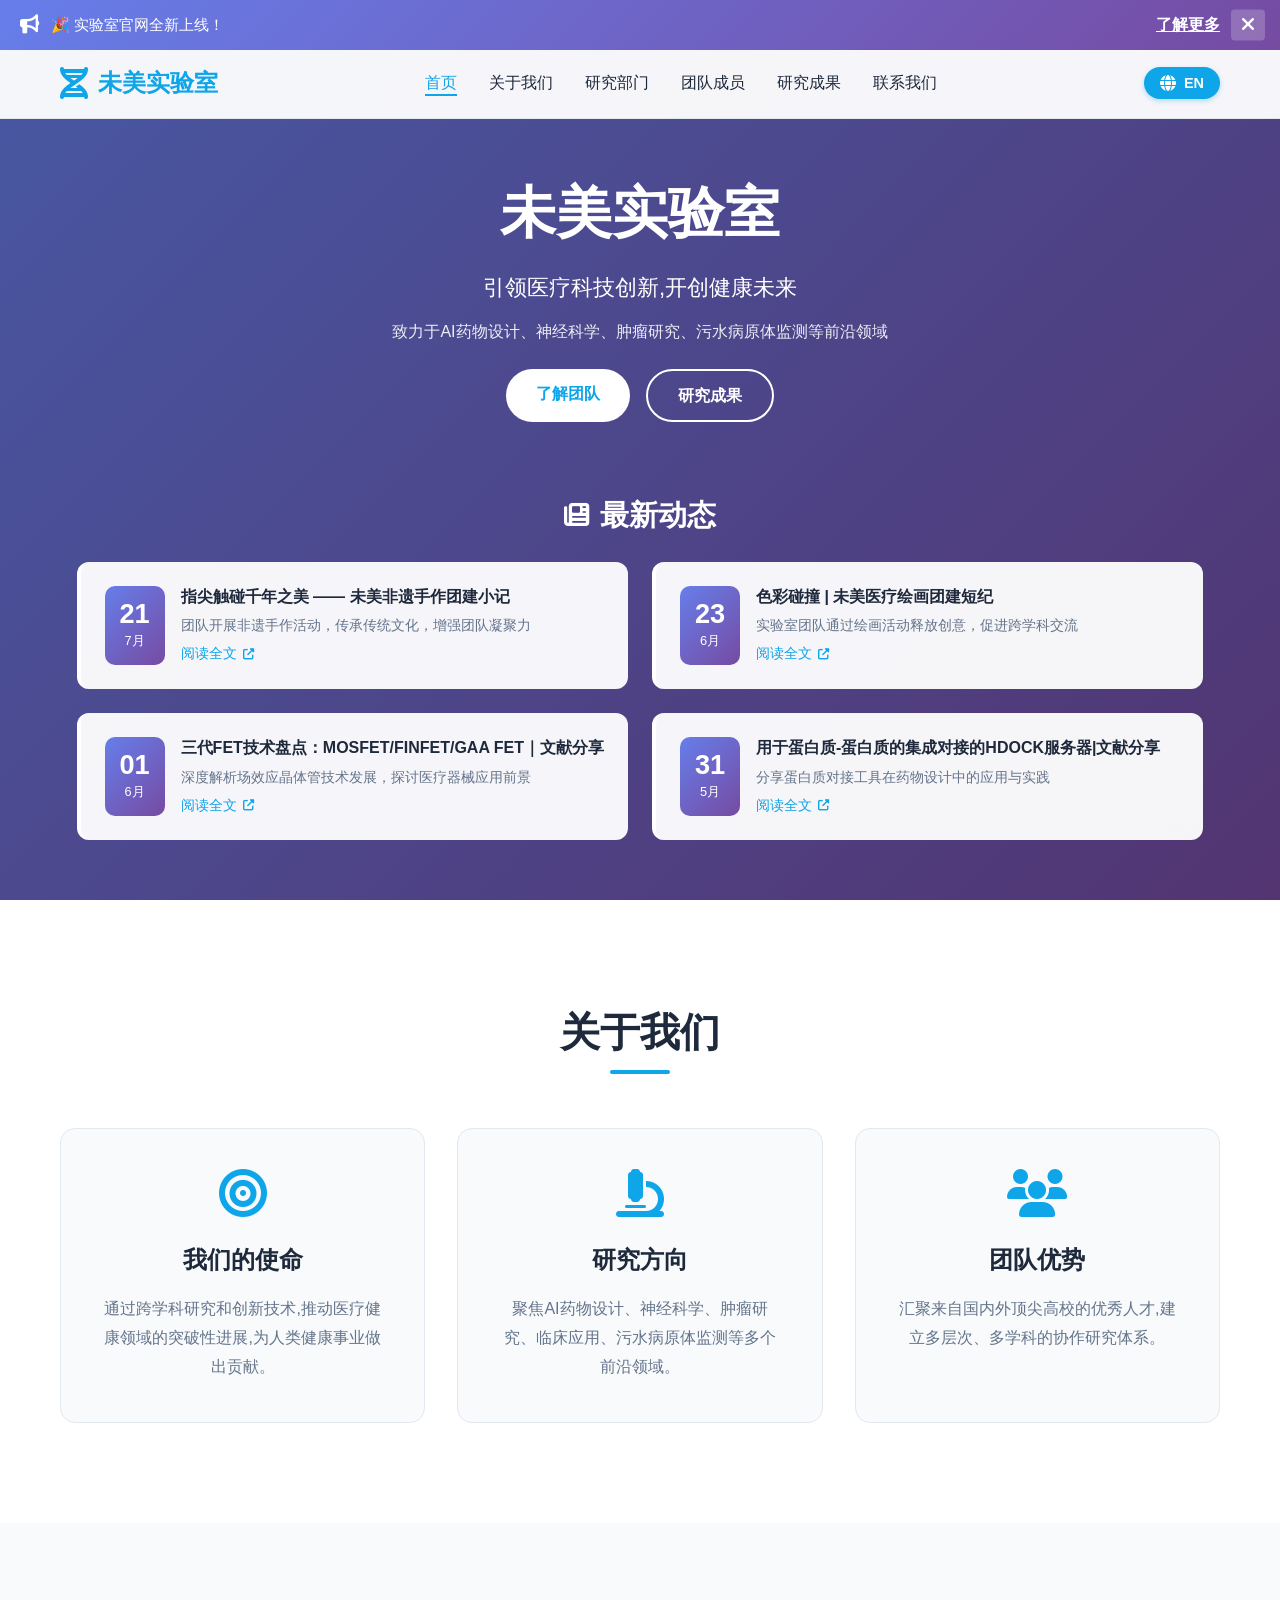
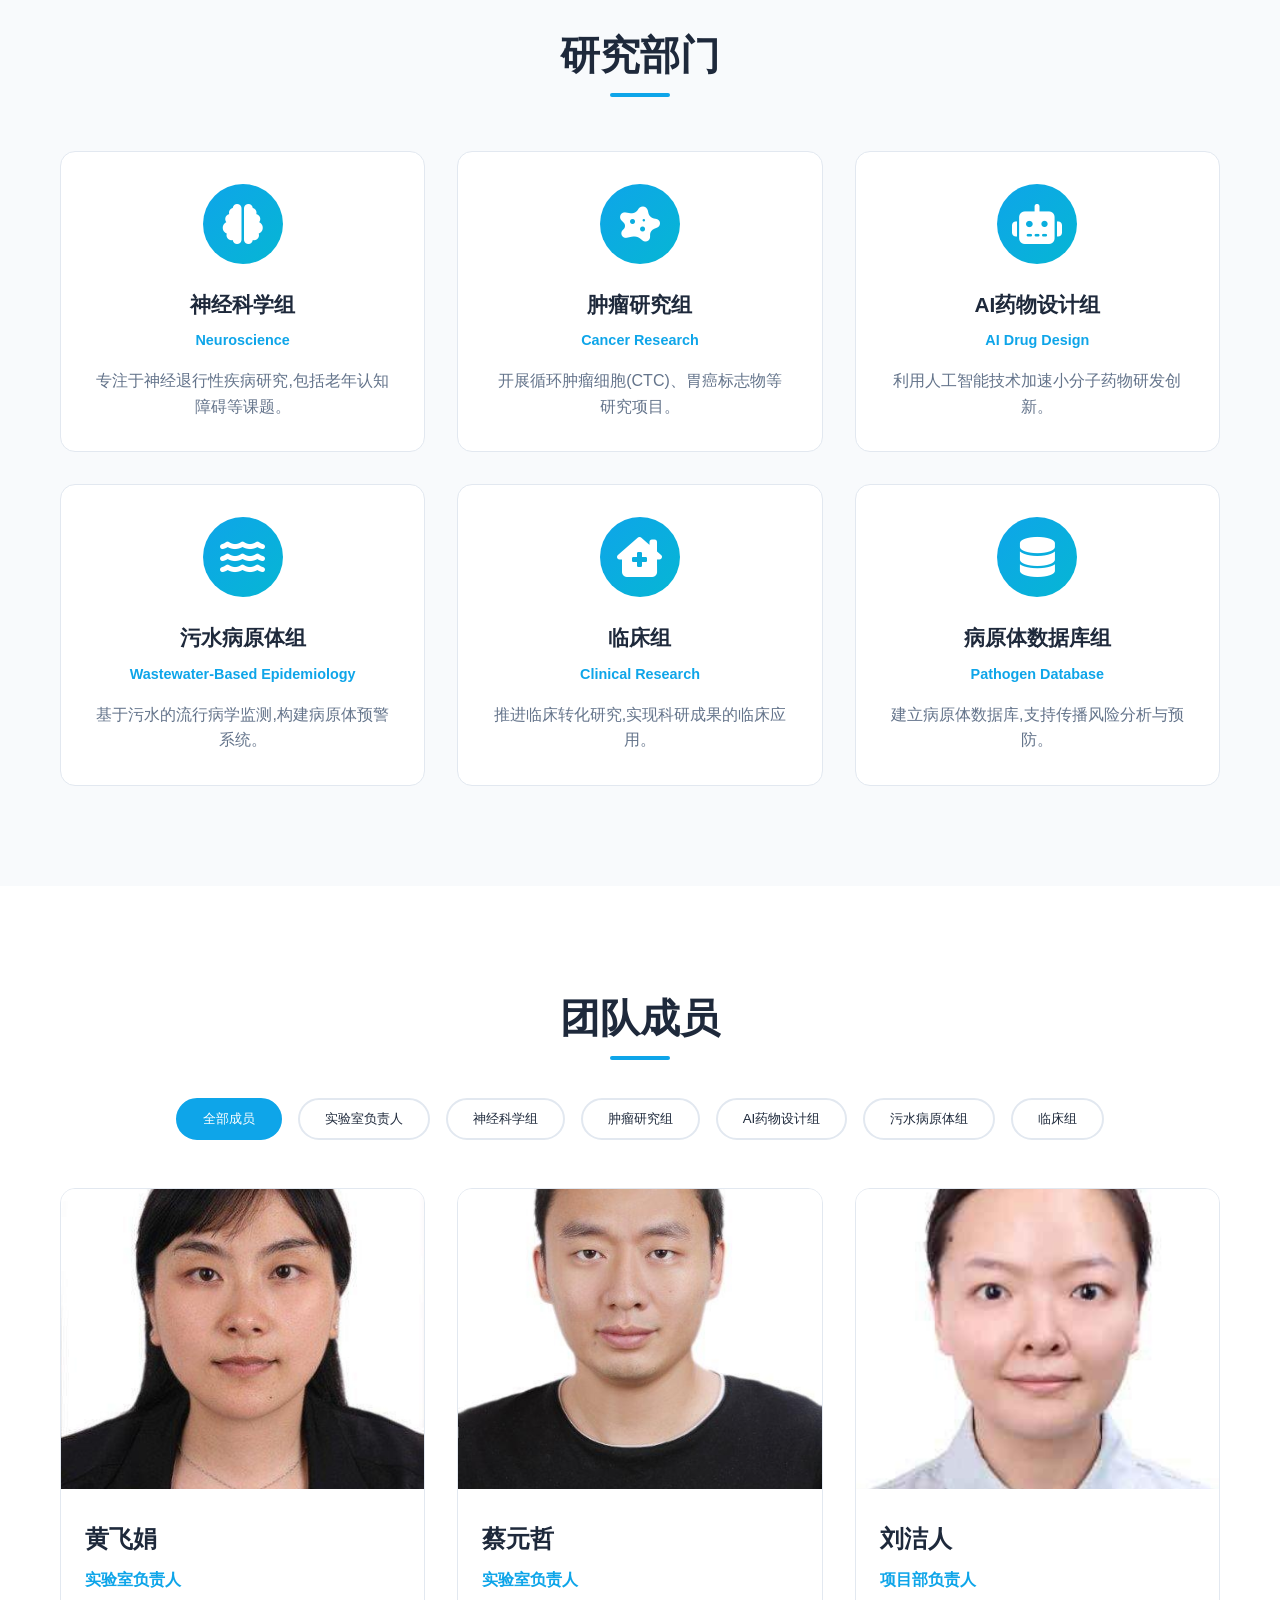
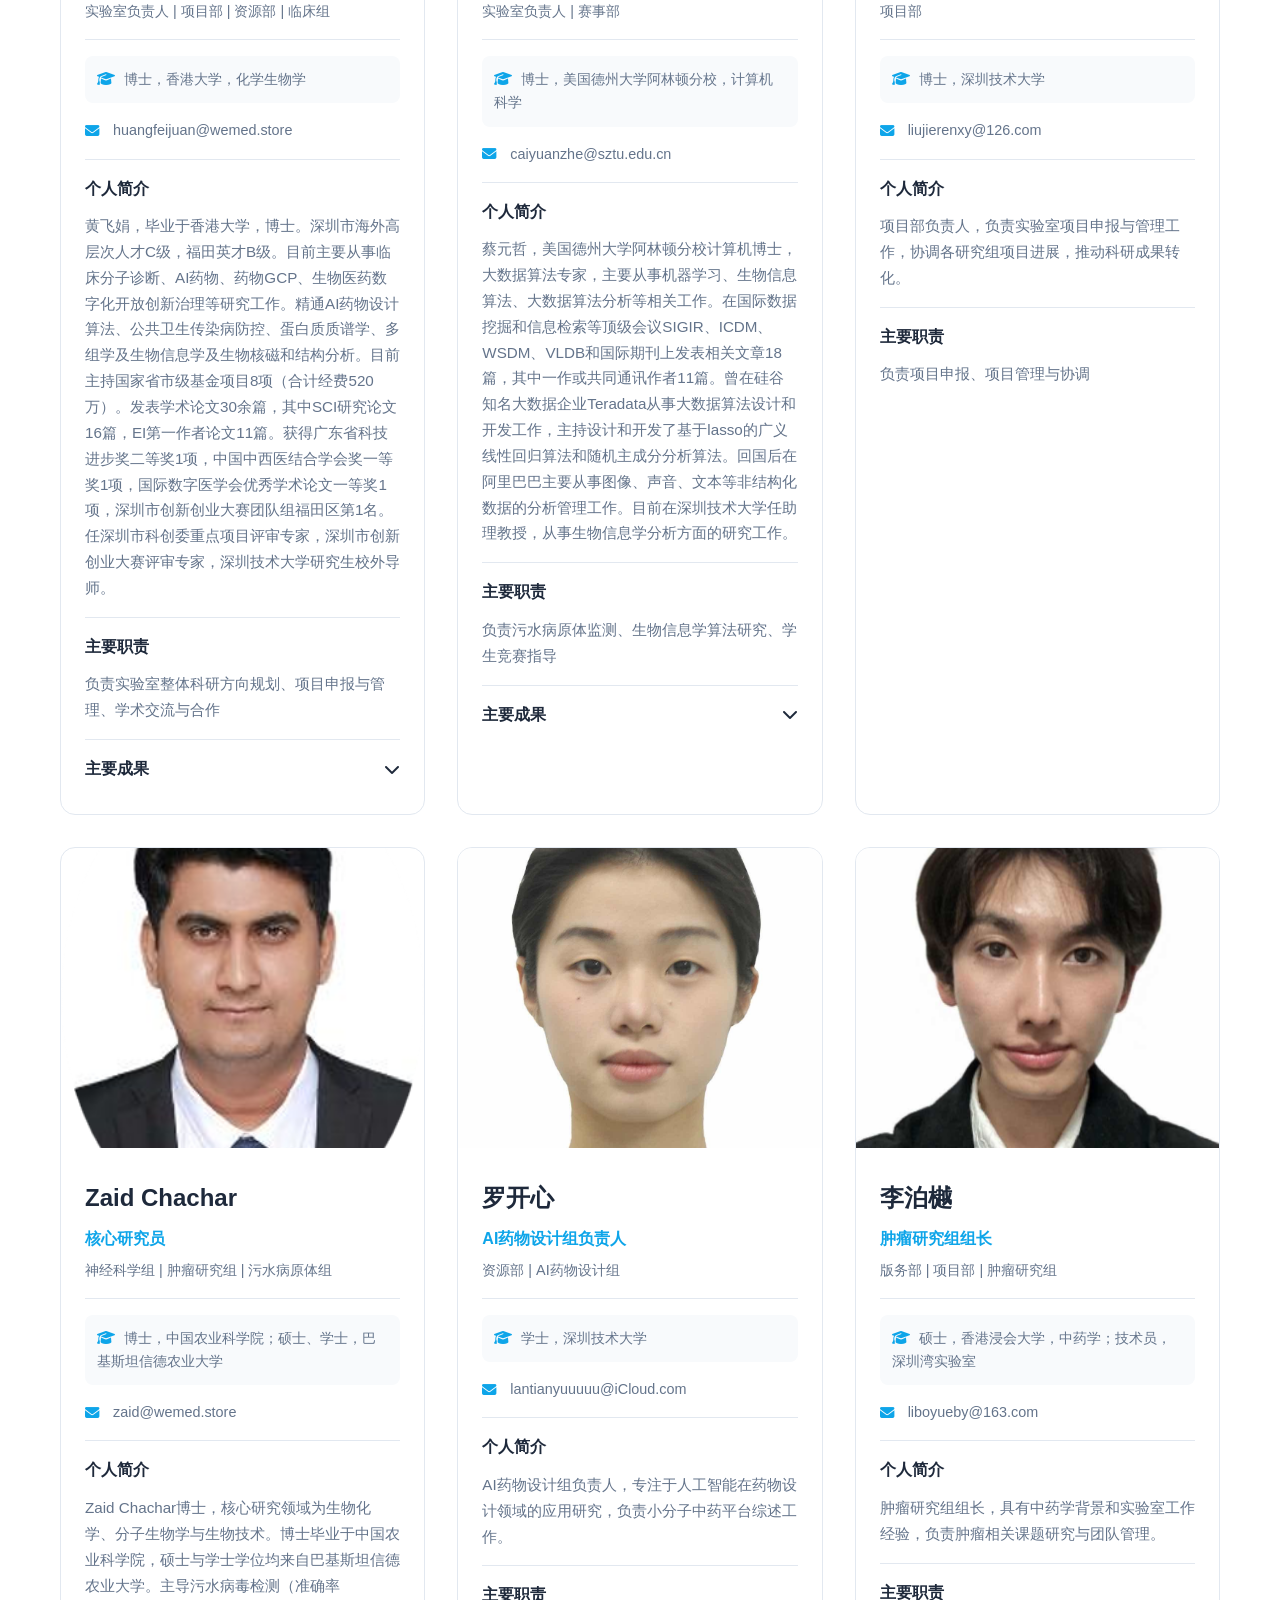
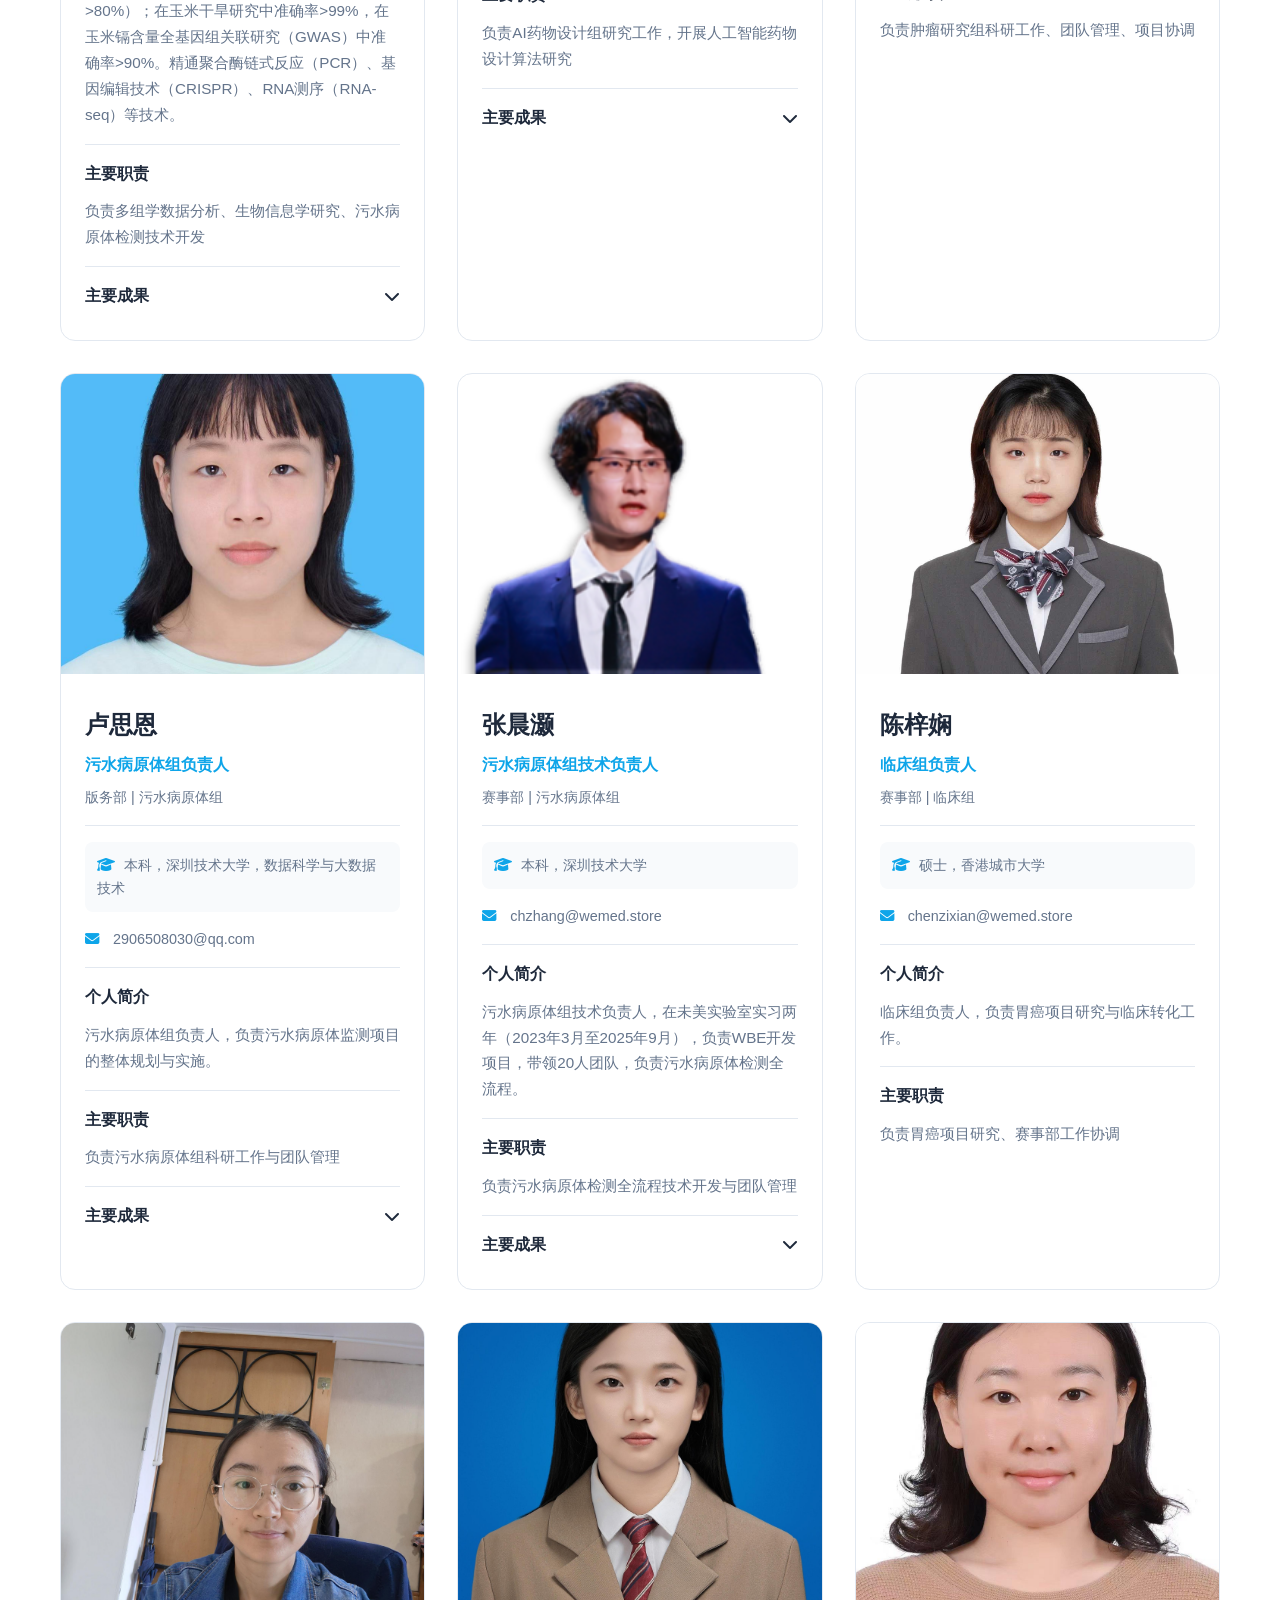
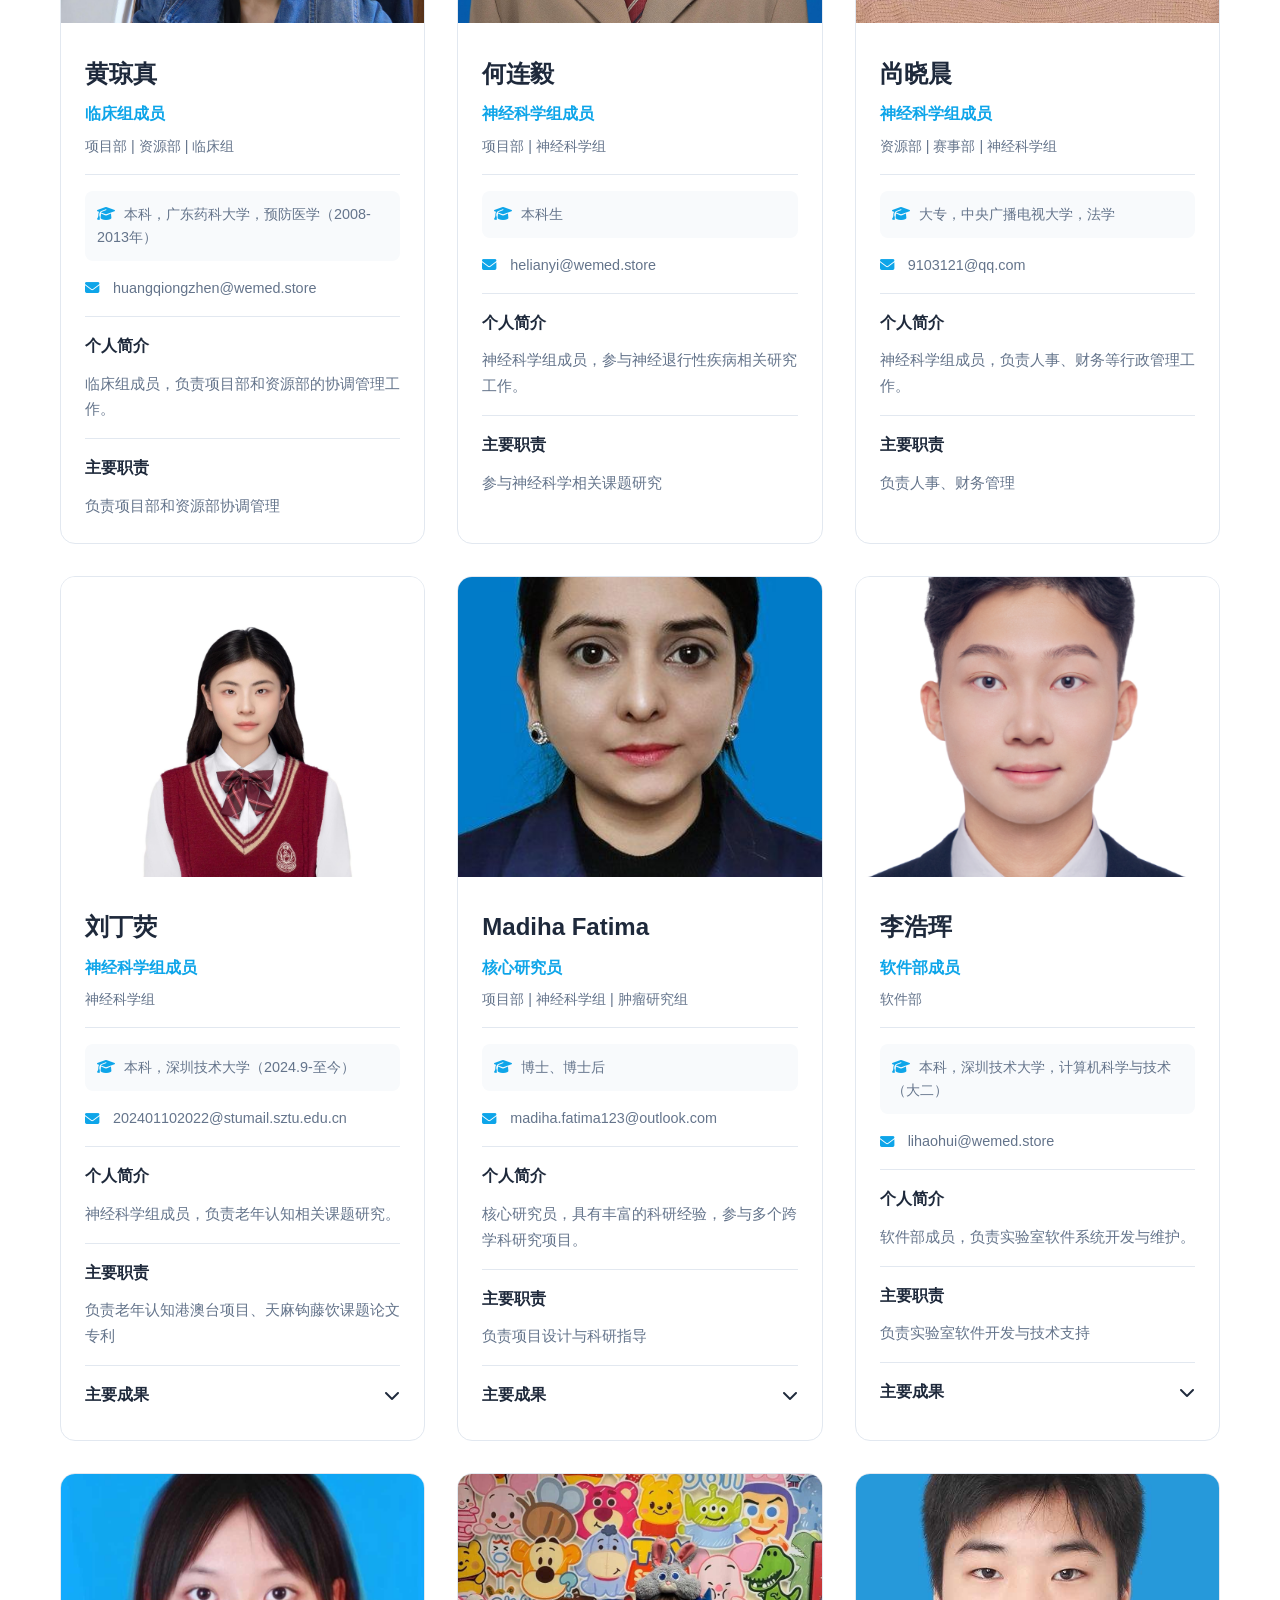
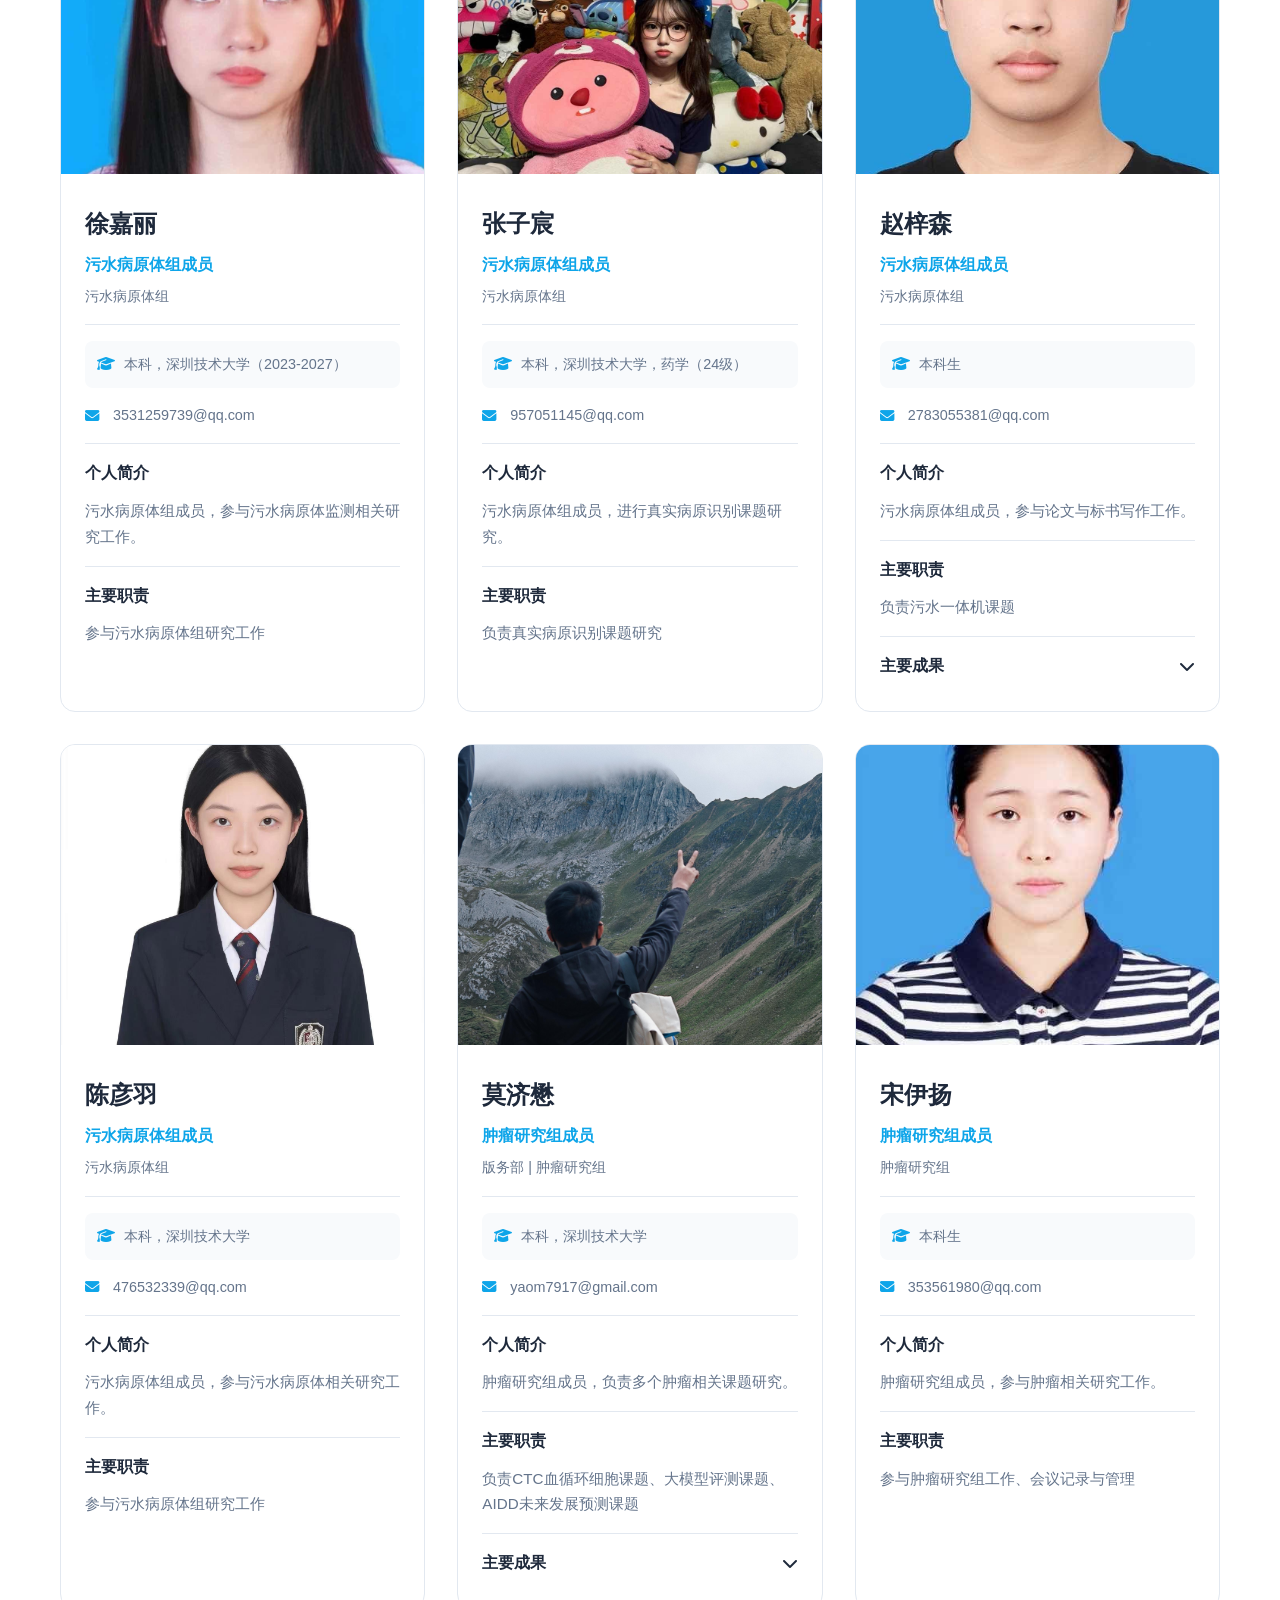
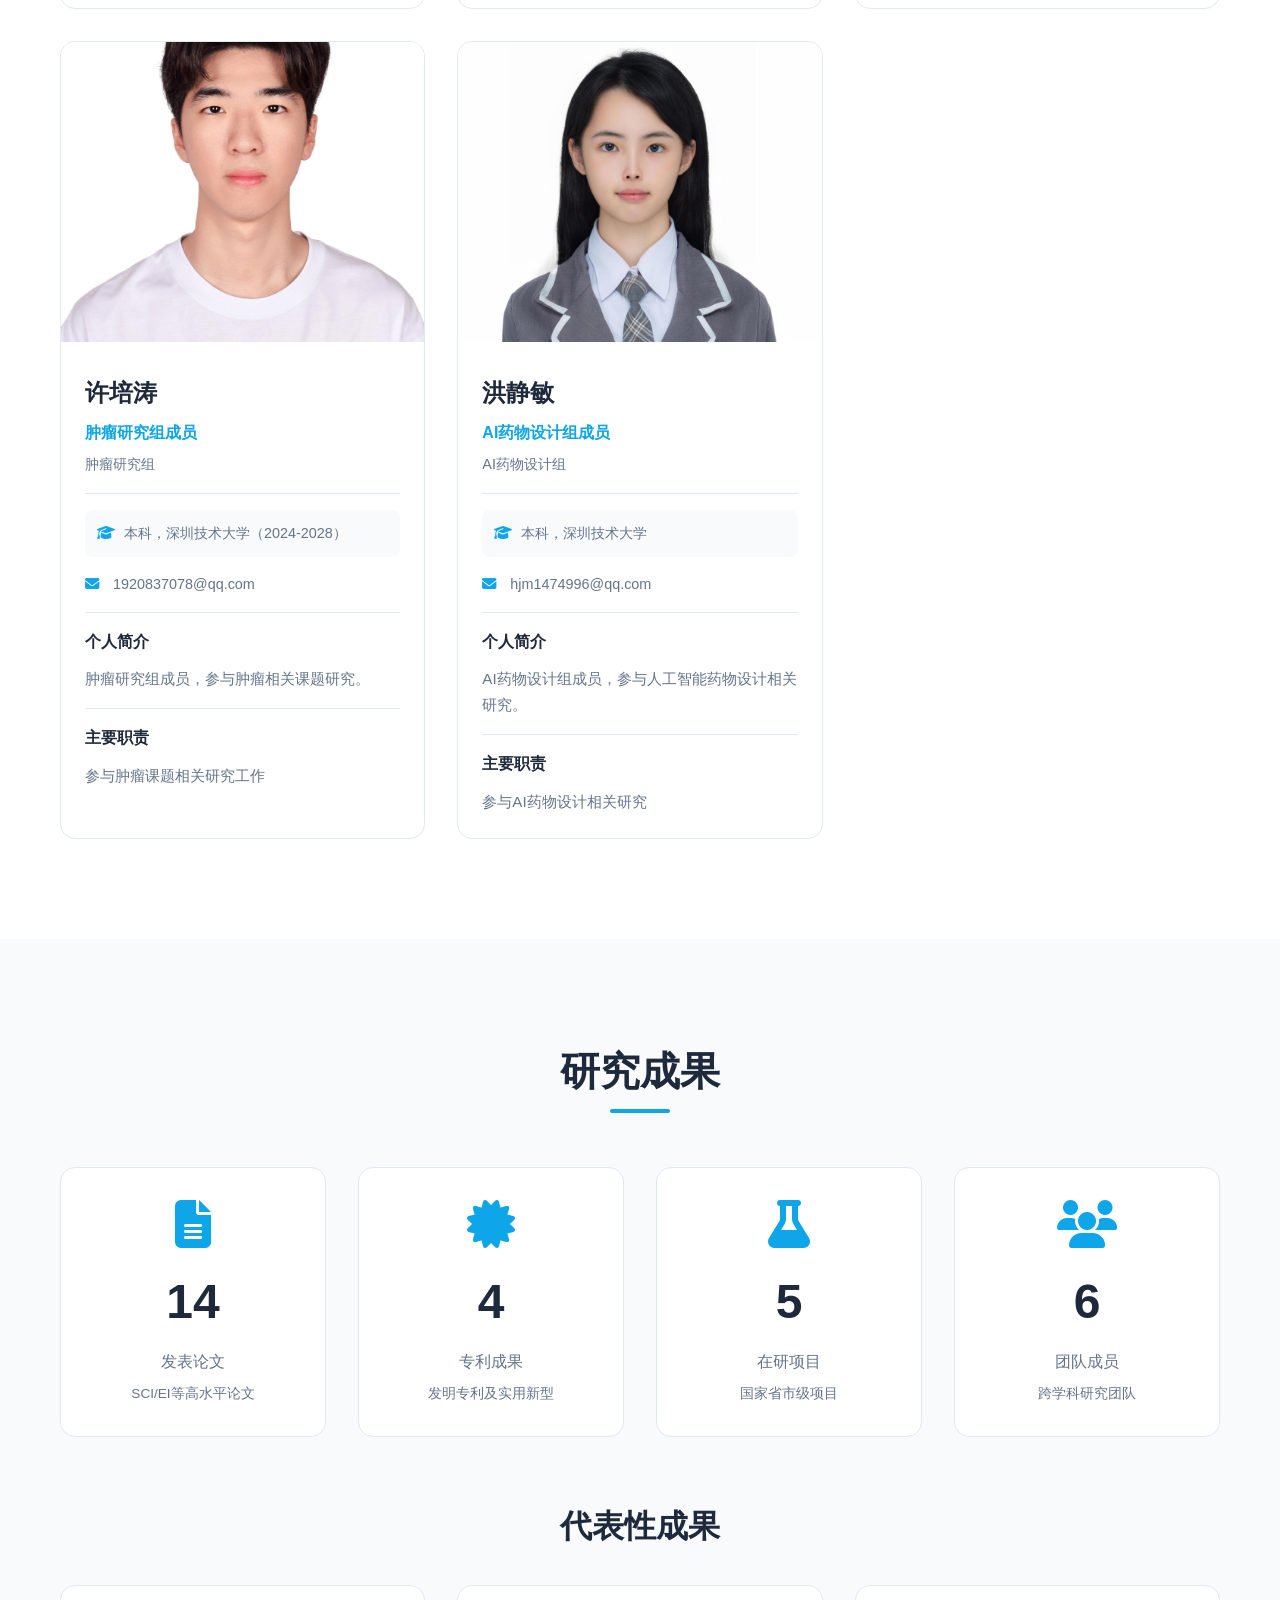
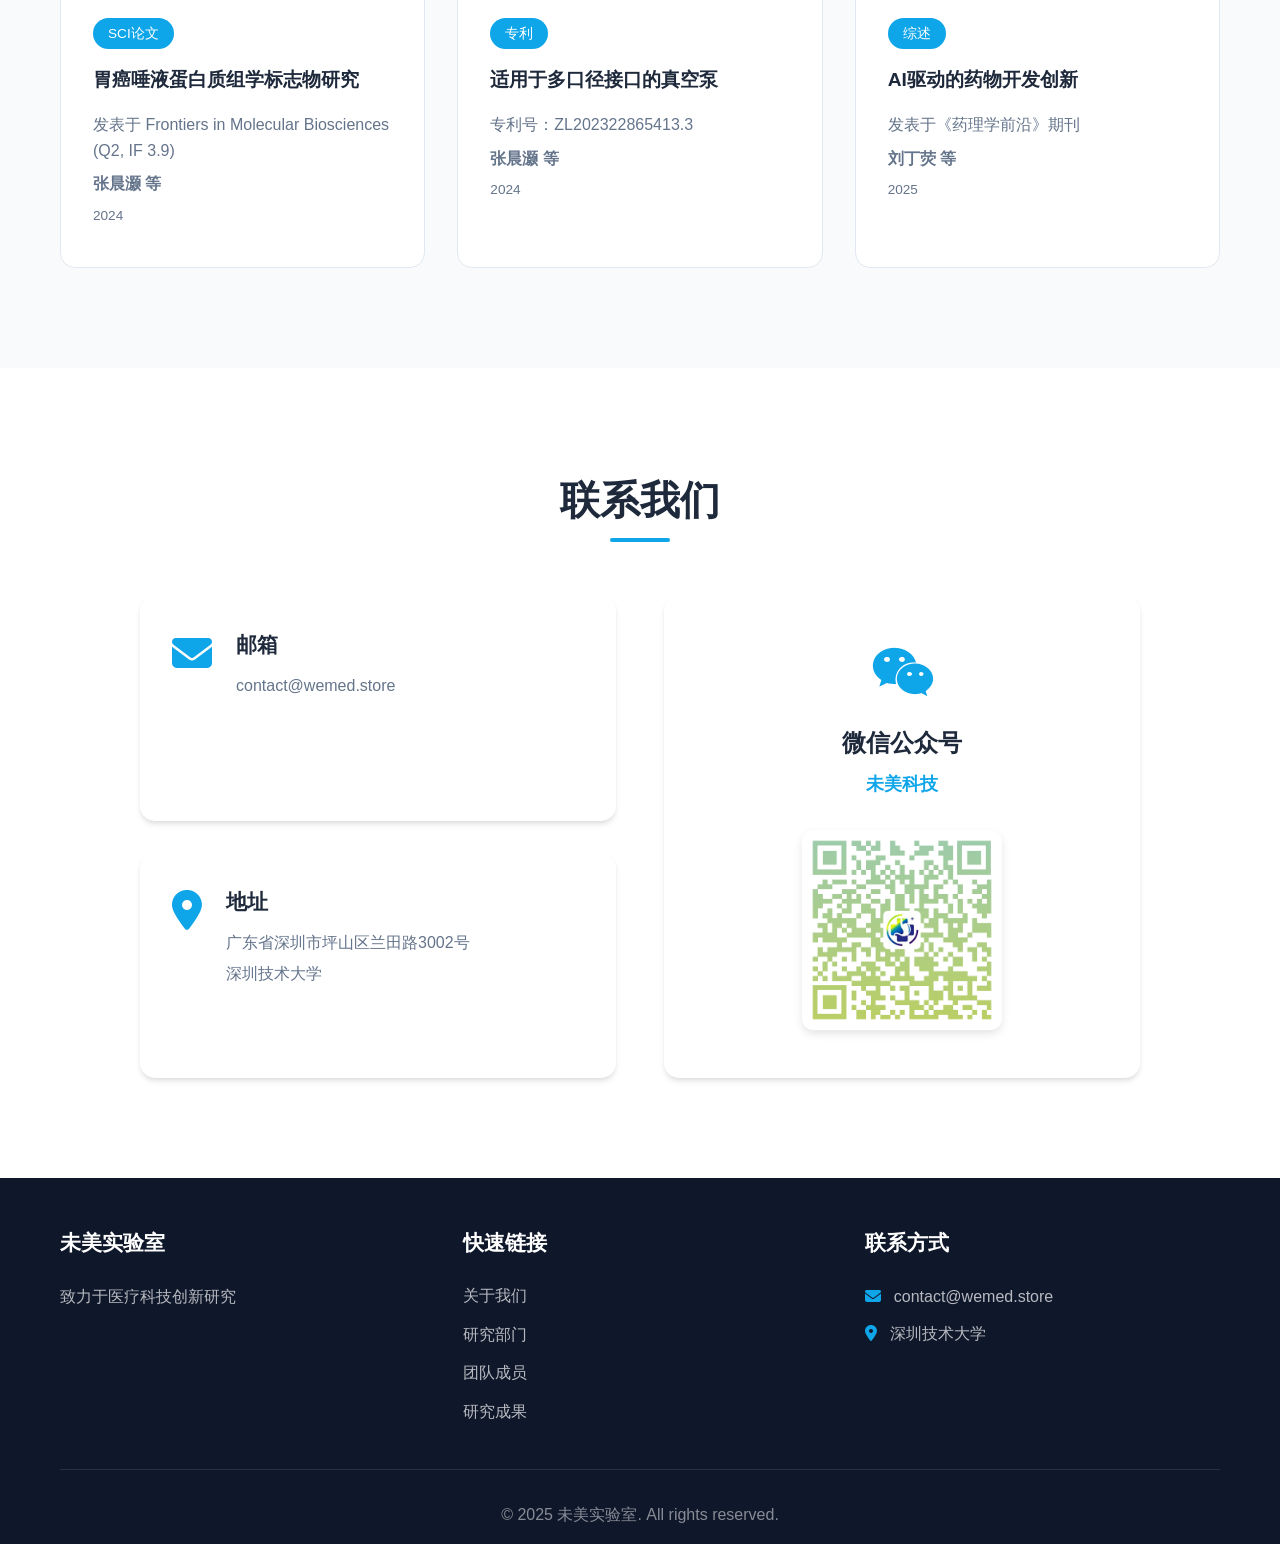
==== commit 48705b3b: "web3" ====
--- a/index.html
+++ b/index.html
@@ -8,25 +8,45 @@
     <link rel="stylesheet" href="https://cdnjs.cloudflare.com/ajax/libs/font-awesome/6.4.0/css/all.min.css">
 </head>
 <body>
+<!-- 公告栏 -->
+<div class="announcement-bar" id="announcement">
+    <div class="announcement-content">
+        <i class="fas fa-bullhorn"></i>
+        <span class="announcement-text"></span>
+        <a class="announcement-link" href="#" style="display: none; margin-left: 10px; color: #fff; text-decoration: underline; font-weight: 600;">
+            查看详情 →
+        </a>
+    </div>
+    <button class="announcement-close" onclick="closeAnnouncement()">
+        <i class="fas fa-times"></i>
+    </button>
+</div>
+
     <!-- 导航栏 -->
     <nav class="navbar">
         <div class="container">
             <div class="logo">
                 <i class="fas fa-dna"></i>
-                <span>未美实验室</span>
+                <span data-i18n="nav.title">未美实验室</span>
             </div>
             <ul class="nav-menu">
-                <li><a href="#home" class="active">首页</a></li>
-                <li><a href="#about">关于我们</a></li>
-                <li><a href="#departments">研究部门</a></li>
-                <li><a href="#team">团队成员</a></li>
-                <li><a href="#achievements">研究成果</a></li>
-                <li><a href="#contact">联系我们</a></li>
+                <li><a href="#home" class="active" data-i18n="nav.home">首页</a></li>
+                <li><a href="#about" data-i18n="nav.about">关于我们</a></li>
+                <li><a href="#departments" data-i18n="nav.departments">研究部门</a></li>
+                <li><a href="#team" data-i18n="nav.team">团队成员</a></li>
+                <li><a href="#achievements" data-i18n="nav.achievements">研究成果</a></li>
+                <li><a href="#contact" data-i18n="nav.contact">联系我们</a></li>
             </ul>
-            <div class="hamburger">
-                <span></span>
-                <span></span>
-                <span></span>
+            <div class="nav-actions">
+                <button class="lang-switch" onclick="toggleLanguage()">
+                    <i class="fas fa-globe"></i>
+                    <span id="currentLang">EN</span>
+                </button>
+                <div class="hamburger">
+                    <span></span>
+                    <span></span>
+                    <span></span>
+                </div>
             </div>
         </div>
     </nav>
@@ -36,12 +56,12 @@
         <div class="hero-overlay"></div>
         <div class="container">
             <div class="hero-content">
-                <h1 class="glitch" data-text="未美实验室">未美实验室</h1>
-                <p class="subtitle">引领医疗科技创新，开创健康未来</p>
-                <p class="description">致力于AI药物设计、神经科学、肿瘤研究、污水病原体监测等前沿领域</p>
+                <h1 class="glitch" data-text="未美实验室" data-i18n="hero.title">未美实验室</h1>
+                <p class="subtitle" data-i18n="hero.subtitle">引领医疗科技创新，开创健康未来</p>
+                <p class="description" data-i18n="hero.description">致力于AI药物设计、神经科学、肿瘤研究、污水病原体监测等前沿领域</p>
                 <div class="hero-buttons">
-                    <a href="#team" class="btn btn-primary">了解团队</a>
-                    <a href="#achievements" class="btn btn-outline">研究成果</a>
+                    <a href="#team" class="btn btn-primary" data-i18n="hero.btn1">了解团队</a>
+                    <a href="#achievements" class="btn btn-outline" data-i18n="hero.btn2">研究成果</a>
                 </div>
             </div>
         </div>
@@ -50,7 +70,8 @@
         <div class="hero-news-section">
             <div class="container">
                 <h3 class="hero-news-title">
-                    <i class="fas fa-newspaper"></i> 最新动态
+                    <i class="fas fa-newspaper"></i> 
+                    <span data-i18n="news.title">最新动态</span>
                 </h3>
                 <div id="heroNewsList" class="hero-news-grid">
                     <!-- 动态列表将通过JavaScript渲染 -->
@@ -62,22 +83,22 @@
     <!-- 关于我们 -->
     <section id="about" class="about">
         <div class="container">
-            <h2 class="section-title">关于我们</h2>
+            <h2 class="section-title" data-i18n="about.title">关于我们</h2>
             <div class="about-content">
                 <div class="about-card">
                     <i class="fas fa-bullseye"></i>
-                    <h3>我们的使命</h3>
-                    <p>通过跨学科研究和创新技术，推动医疗健康领域的突破性进展，为人类健康事业做出贡献。</p>
+                    <h3 data-i18n="about.mission.title">我们的使命</h3>
+                    <p data-i18n="about.mission.text">通过跨学科研究和创新技术，推动医疗健康领域的突破性进展，为人类健康事业做出贡献。</p>
                 </div>
                 <div class="about-card">
                     <i class="fas fa-microscope"></i>
-                    <h3>研究方向</h3>
-                    <p>聚焦AI药物设计、神经科学、肿瘤研究、临床应用、污水病原体监测等多个前沿领域。</p>
+                    <h3 data-i18n="about.research.title">研究方向</h3>
+                    <p data-i18n="about.research.text">聚焦AI药物设计、神经科学、肿瘤研究、临床应用、污水病原体监测等多个前沿领域。</p>
                 </div>
                 <div class="about-card">
                     <i class="fas fa-users"></i>
-                    <h3>团队优势</h3>
-                    <p>汇聚来自国内外顶尖高校的优秀人才，建立多层次、多学科的协作研究体系。</p>
+                    <h3 data-i18n="about.team.title">团队优势</h3>
+                    <p data-i18n="about.team.text">汇聚来自国内外顶尖高校的优秀人才，建立多层次、多学科的协作研究体系。</p>
                 </div>
             </div>
         </div>
@@ -86,56 +107,9 @@
     <!-- 研究部门 -->
     <section id="departments" class="departments">
         <div class="container">
-            <h2 class="section-title">研究部门</h2>
-            <div class="departments-grid">
-                <div class="dept-card">
-                    <div class="dept-icon">
-                        <i class="fas fa-brain"></i>
-                    </div>
-                    <h3>神经科学组</h3>
-                    <p class="dept-code">Neuroscience</p>
-                    <p>专注于神经退行性疾病研究，包括老年认知障碍等课题。</p>
-                </div>
-                <div class="dept-card">
-                    <div class="dept-icon">
-                        <i class="fas fa-disease"></i>
-                    </div>
-                    <h3>肿瘤研究组</h3>
-                    <p class="dept-code">Cancer Research</p>
-                    <p>开展循环肿瘤细胞(CTC)、胃癌标志物等研究项目。</p>
-                </div>
-                <div class="dept-card">
-                    <div class="dept-icon">
-                        <i class="fas fa-robot"></i>
-                    </div>
-                    <h3>AI药物设计组</h3>
-                    <p class="dept-code">AI Drug Design</p>
-                    <p>利用人工智能技术加速小分子药物研发创新。</p>
-                </div>
-                <div class="dept-card">
-                    <div class="dept-icon">
-                        <i class="fas fa-water"></i>
-                    </div>
-                    <h3>污水病原体组</h3>
-                    <p class="dept-code">Wastewater-Based Epidemiology</p>
-                    <p>基于污水的流行病学监测，构建病原体预警系统。</p>
-                </div>
-                <div class="dept-card">
-                    <div class="dept-icon">
-                        <i class="fas fa-clinic-medical"></i>
-                    </div>
-                    <h3>临床组</h3>
-                    <p class="dept-code">Clinical Research</p>
-                    <p>推进临床转化研究，实现科研成果的临床应用。</p>
-                </div>
-                <div class="dept-card">
-                    <div class="dept-icon">
-                        <i class="fas fa-database"></i>
-                    </div>
-                    <h3>病原体数据库组</h3>
-                    <p class="dept-code">Pathogen Database</p>
-                    <p>建立病原体数据库，支持传播风险分析与预防。</p>
-                </div>
+            <h2 class="section-title" data-i18n="departments.title">研究部门</h2>
+            <div class="departments-grid" id="departmentsGrid">
+                <!-- 部门卡片将通过JavaScript动态生成 -->
             </div>
         </div>
     </section>
@@ -143,17 +117,11 @@
     <!-- 团队成员 -->
     <section id="team" class="team">
         <div class="container">
-            <h2 class="section-title">团队成员</h2>
+            <h2 class="section-title" data-i18n="team.title">团队成员</h2>
             
             <!-- 部门过滤器 -->
-            <div class="team-filters">
-                <button class="filter-btn active" data-filter="all">全部成员</button>
-                <button class="filter-btn" data-filter="leader">实验室负责人</button>
-                <button class="filter-btn" data-filter="Neuroscience">神经科学组</button>
-                <button class="filter-btn" data-filter="Cancer">肿瘤研究组</button>
-                <button class="filter-btn" data-filter="AI Drug">AI药物设计组</button>
-                <button class="filter-btn" data-filter="WBE">污水病原体组</button>
-                <button class="filter-btn" data-filter="Clinic">临床组</button>
+            <div class="team-filters" id="teamFilters">
+                <!-- 过滤按钮将通过JavaScript动态生成 -->
             </div>
 
             <div class="team-grid" id="teamGrid">
@@ -165,13 +133,13 @@
     <!-- 研究成果 -->
     <section id="achievements" class="achievements">
         <div class="container">
-            <h2 class="section-title">研究成果</h2>
+            <h2 class="section-title" data-i18n="achievements.title">研究成果</h2>
             <div class="achievements-stats">
                 <!-- 统计数据将通过JavaScript动态生成 -->
             </div>
 
             <div class="achievements-highlights">
-                <h3>代表性成果</h3>
+                <h3 data-i18n="achievements.highlights">代表性成果</h3>
                 <div class="highlight-grid">
                     <!-- 代表性成果将通过JavaScript动态生成 -->
                 </div>
@@ -179,77 +147,78 @@
         </div>
     </section>
 
-<!-- 联系我们 -->
-<section id="contact" class="contact">
-    <div class="container">
-        <h2 class="section-title">联系我们</h2>
-        <div class="contact-content-simple">
-            <div class="contact-info-split">
-                <div class="contact-left">
-                    <div class="info-item">
-                        <i class="fas fa-envelope"></i>
-                        <div>
-                            <h4>邮箱</h4>
-                            <p>contact@wemed.store</p>
+    <!-- 联系我们 -->
+    <section id="contact" class="contact">
+        <div class="container">
+            <h2 class="section-title" data-i18n="contact.title">联系我们</h2>
+            <div class="contact-content-simple">
+                <div class="contact-info-split">
+                    <div class="contact-left">
+                        <div class="info-item">
+                            <i class="fas fa-envelope"></i>
+                            <div>
+                                <h4 data-i18n="contact.email">邮箱</h4>
+                                <p>contact@wemed.store</p>
+                            </div>
                         </div>
-                    </div>
-                    <div class="info-item">
-                        <i class="fas fa-map-marker-alt"></i>
-                        <div>
-                            <h4>地址</h4>
-                            <p>广东省深圳市坪山区兰田路3002号</p>
-                            <p>深圳技术大学</p>
-                        </div>
-                    </div>
-                </div>
-                <div class="contact-right">
-                    <div class="wechat-card">
-                        <i class="fab fa-weixin"></i>
-                        <h4>微信公众号</h4>
-                        <p class="wechat-name">未美科技</p>
-                        <div class="qr-code-container">
-                            <img src="img/wechat-qr.png" alt="微信公众号二维码" onerror="this.style.display='none'; this.nextElementSibling.style.display='flex';">
-                            <div class="qr-placeholder" style="display: none;">
-                                <i class="fas fa-qrcode"></i>
-                                <p>扫码关注</p>
+                        <div class="info-item">
+                            <i class="fas fa-map-marker-alt"></i>
+                            <div>
+                                <h4 data-i18n="contact.address">地址</h4>
+                                <p data-i18n="contact.address1">广东省深圳市坪山区兰田路3002号</p>
+                                <p data-i18n="contact.address2">深圳技术大学</p>
                             </div>
                         </div>
                     </div>
-                </div>
-            </div>
-        </div>
-    </div>
-</section>
+                    <div class="contact-right">
+                        <div class="wechat-card">
+                            <i class="fab fa-weixin"></i>
+                            <h4 data-i18n="contact.wechat">微信公众号</h4>
+                            <p class="wechat-name">未美科技</p>
+                            <div class="qr-code-container">
+                                <img src="img/wechat-qr.png" alt="微信公众号二维码" onerror="this.style.display='none'; this.nextElementSibling.style.display='flex';">
+                                <div class="qr-placeholder" style="display: none;">
+                                    <i class="fas fa-qrcode"></i>
+                                    <p data-i18n="contact.scan">扫码关注</p>
+                                </div>
+                            </div>
+                        </div>
+                    </div>
+                </div>
+            </div>
+        </div>
+    </section>
 
     <!-- 页脚 -->
     <footer class="footer">
         <div class="container">
             <div class="footer-content">
                 <div class="footer-section">
-                    <h4>未美实验室</h4>
-                    <p>致力于医疗科技创新研究</p>
+                    <h4 data-i18n="footer.title">未美实验室</h4>
+                    <p data-i18n="footer.desc">致力于医疗科技创新研究</p>
                 </div>
                 <div class="footer-section">
-                    <h4>快速链接</h4>
+                    <h4 data-i18n="footer.links">快速链接</h4>
                     <ul>
-                        <li><a href="#about">关于我们</a></li>
-                        <li><a href="#departments">研究部门</a></li>
-                        <li><a href="#team">团队成员</a></li>
-                        <li><a href="#achievements">研究成果</a></li>
+                        <li><a href="#about" data-i18n="nav.about">关于我们</a></li>
+                        <li><a href="#departments" data-i18n="nav.departments">研究部门</a></li>
+                        <li><a href="#team" data-i18n="nav.team">团队成员</a></li>
+                        <li><a href="#achievements" data-i18n="nav.achievements">研究成果</a></li>
                     </ul>
                 </div>
                 <div class="footer-section">
-                    <h4>联系方式</h4>
+                    <h4 data-i18n="footer.contact">联系方式</h4>
                     <p><i class="fas fa-envelope"></i> contact@wemed.store</p>
-                    <p><i class="fas fa-map-marker-alt"></i> 深圳技术大学</p>
+                    <p><i class="fas fa-map-marker-alt"></i> <span data-i18n="contact.address2">深圳技术大学</span></p>
                 </div>
             </div>
             <div class="footer-bottom">
-                <p>&copy; 2025 未美实验室. All rights reserved.</p>
+                <p>&copy; 2025 <span data-i18n="footer.title">未美实验室</span>. <span data-i18n="footer.rights">All rights reserved.</span></p>
             </div>
         </div>
     </footer>
 
+    <script src="js/i18n.js"></script>
     <script src="js/data.js"></script>
     <script src="js/achievements-data.js"></script>
     <script src="js/main.js"></script>
--- a/css/style.css
+++ b/css/style.css
@@ -121,11 +121,13 @@
 /* Hero Section */
 .hero {
     position: relative;
-    height: 100vh;
+    min-height: 100vh;  /* 改为 min-height，确保内容完全显示 */
+    height: auto;  /* 添加这行 */
     display: flex;
     flex-direction: column;
     background: linear-gradient(135deg, #667eea 0%, #764ba2 100%);
-    overflow: hidden;
+    overflow: visible;  /* 改为 visible，允许内容溢出显示 */
+    padding-bottom: 0;  /* 确保没有额外的底部内边距 */
 }
 
 .hero-overlay {
@@ -232,13 +234,13 @@
 .hero-news-grid {
     display: grid;
     grid-template-columns: repeat(2, 1fr);
-    gap: 1.2rem;
+    gap: 1.5rem;
 }
 
 .hero-news-item {
     display: flex;
     gap: 1rem;
-    padding: 1.2rem;
+    padding: 1.5rem;
     background: rgba(255, 255, 255, 0.95);
     backdrop-filter: blur(10px);
     border-radius: 12px;
@@ -246,12 +248,16 @@
     transition: all 0.3s ease;
     animation: slideInRight 0.6s ease-out forwards;
     opacity: 0;
+    position: relative;
+    z-index: 1;
+    overflow: visible;
 }
 
 .hero-news-item:hover {
     transform: translateY(-3px);
     box-shadow: 0 8px 20px rgba(0, 0, 0, 0.15);
     background: white;
+    z-index: 2;
 }
 
 .hero-news-date {
@@ -281,6 +287,8 @@
 .hero-news-info {
     flex: 1;
     min-width: 0;
+    display: flex;
+    flex-direction: column;
 }
 
 .hero-news-info h4 {
@@ -298,18 +306,20 @@
     -webkit-line-clamp: 2;
     -webkit-box-orient: vertical;
     overflow: hidden;
+    margin-bottom: 0.5rem;
 }
 
 .hero-news-link {
     display: inline-flex;
     align-items: center;
     gap: 0.4rem;
-    margin-top: 0.5rem;
+    margin-top: auto;
     color: var(--primary-color);
     font-weight: 500;
     text-decoration: none;
     font-size: 0.85rem;
     transition: all 0.3s ease;
+    white-space: nowrap;
 }
 
 .hero-news-link:hover {
@@ -913,33 +923,6 @@
     margin: 0;
 }
 
-/* 响应式设计 */
-@media (max-width: 992px) {
-    .contact-info-split {
-        grid-template-columns: 1fr;
-        gap: 2rem;
-    }
-    
-    .contact-left {
-        order: 1;
-    }
-    
-    .contact-right {
-        order: 2;
-    }
-}
-
-@media (max-width: 768px) {
-    .wechat-card {
-        padding: 2rem 1.5rem;
-    }
-    
-    .qr-code-container {
-        width: 160px;
-        height: 160px;
-    }
-}
-
 /* 微信公众号卡片样式 */
 .wechat-item .qr-placeholder {
     margin-top: 1rem;
@@ -1024,14 +1007,152 @@
     color: rgba(255, 255, 255, 0.5);
 }
 
+/* ==================== 
+   公告栏样式
+   ==================== */
+.announcement-bar {
+    position: fixed;
+    top: 0;
+    left: 0;
+    right: 0;
+    background: linear-gradient(135deg, #667eea 0%, #764ba2 100%);
+    color: white;
+    z-index: 1001;
+    transform: translateY(-100%);
+    transition: transform 0.3s ease;
+}
+
+.announcement-bar.show {
+    transform: translateY(0);
+}
+
+.announcement-content {
+    display: flex;
+    align-items: center;
+    padding: 12px 60px 12px 20px;
+    gap: 12px;
+    position: relative;
+}
+
+.announcement-content i.fa-bullhorn {
+    font-size: 1.2rem;
+    animation: pulse 2s infinite;
+    flex-shrink: 0;
+}
+
+@keyframes pulse {
+    0%, 100% {
+        transform: scale(1);
+    }
+    50% {
+        transform: scale(1.1);
+    }
+}
+
+.announcement-text {
+    flex: 1;
+    font-weight: 500;
+    font-size: 0.95rem;
+    line-height: 1.4;
+}
+
+.announcement-link {
+    color: white;
+    text-decoration: underline;
+    font-weight: 600;
+    white-space: nowrap;
+    flex-shrink: 0;
+    transition: opacity 0.3s ease;
+    margin-left: 8px;
+}
+
+.announcement-link:hover {
+    opacity: 0.8;
+}
+
+.announcement-close {
+    position: absolute;
+    right: 15px;
+    top: 50%;
+    transform: translateY(-50%);
+    background: rgba(255, 255, 255, 0.2);
+    border: none;
+    color: white;
+    cursor: pointer;
+    padding: 6px 10px;
+    border-radius: 4px;
+    font-size: 1.2rem;
+    transition: all 0.3s ease;
+    line-height: 1;
+}
+
+.announcement-close:hover {
+    background: rgba(255, 255, 255, 0.3);
+    transform: translateY(-50%) scale(1.1);
+}
+
+/* 当显示公告时，调整导航栏位置 */
+body.announcement-active .navbar {
+    top: 48px;
+}
+
+body.announcement-active .hero {
+    padding-top: 48px;
+}
+
+/* ==================== 
+   语言切换按钮样式
+   ==================== */
+.nav-actions {
+    display: flex;
+    align-items: center;
+    gap: 15px;
+}
+
+.lang-switch {
+    display: flex;
+    align-items: center;
+    gap: 8px;
+    padding: 8px 16px;
+    background: var(--primary-color);
+    color: white;
+    border: none;
+    border-radius: 25px;
+    cursor: pointer;
+    font-weight: 600;
+    font-size: 0.9rem;
+    transition: all 0.3s ease;
+    box-shadow: 0 2px 5px rgba(14, 165, 233, 0.3);
+}
+
+.lang-switch:hover {
+    background: var(--secondary-color);
+    transform: translateY(-2px);
+    box-shadow: 0 4px 8px rgba(14, 165, 233, 0.4);
+}
+
+.lang-switch i {
+    font-size: 1rem;
+}
+
 /* 响应式设计 */
 @media (max-width: 992px) {
     .hero-news-grid {
         grid-template-columns: 1fr;
-    }
-    
-    .contact-info-grid {
+        gap: 1.2rem;
+    }
+    
+    .contact-info-grid,
+    .contact-info-split {
         grid-template-columns: 1fr;
+    }
+    
+    .contact-left {
+        order: 1;
+    }
+    
+    .contact-right {
+        order: 2;
     }
 }
 
@@ -1083,6 +1204,18 @@
     .hero-news-section {
         padding: 20px 0 30px;
     }
+    
+    .hero-news-item {
+        padding: 1.2rem;
+    }
+    
+    .hero-news-info h4 {
+        font-size: 0.95rem;
+    }
+    
+    .hero-news-info p {
+        font-size: 0.8rem;
+    }
 
     .team-grid {
         grid-template-columns: 1fr;
@@ -1090,6 +1223,46 @@
 
     .section-title {
         font-size: 2rem;
+    }
+    
+    .wechat-card {
+        padding: 2rem 1.5rem;
+    }
+    
+    .qr-code-container {
+        width: 160px;
+        height: 160px;
+    }
+    
+    .announcement-content {
+        padding: 10px 50px 10px 15px;
+    }
+    
+    .announcement-text {
+        font-size: 0.85rem;
+    }
+    
+    .announcement-link {
+        font-size: 0.8rem;
+    }
+    
+    .announcement-close {
+        right: 10px;
+        font-size: 1rem;
+        padding: 4px 8px;
+    }
+    
+    .lang-switch {
+        padding: 6px 12px;
+        font-size: 0.85rem;
+    }
+    
+    .lang-switch i {
+        font-size: 0.9rem;
+    }
+    
+    .nav-actions {
+        gap: 10px;
     }
 }
 
@@ -1102,4 +1275,26 @@
     .highlight-grid {
         grid-template-columns: 1fr;
     }
+    
+    .announcement-content {
+        flex-wrap: wrap;
+        padding-right: 45px;
+    }
+    
+    .announcement-text {
+        font-size: 0.8rem;
+    }
+    
+    .announcement-link {
+        margin-left: 28px;
+        font-size: 0.75rem;
+    }
+    
+    .lang-switch span {
+        display: none;
+    }
+    
+    .lang-switch {
+        padding: 6px 10px;
+    }
 }
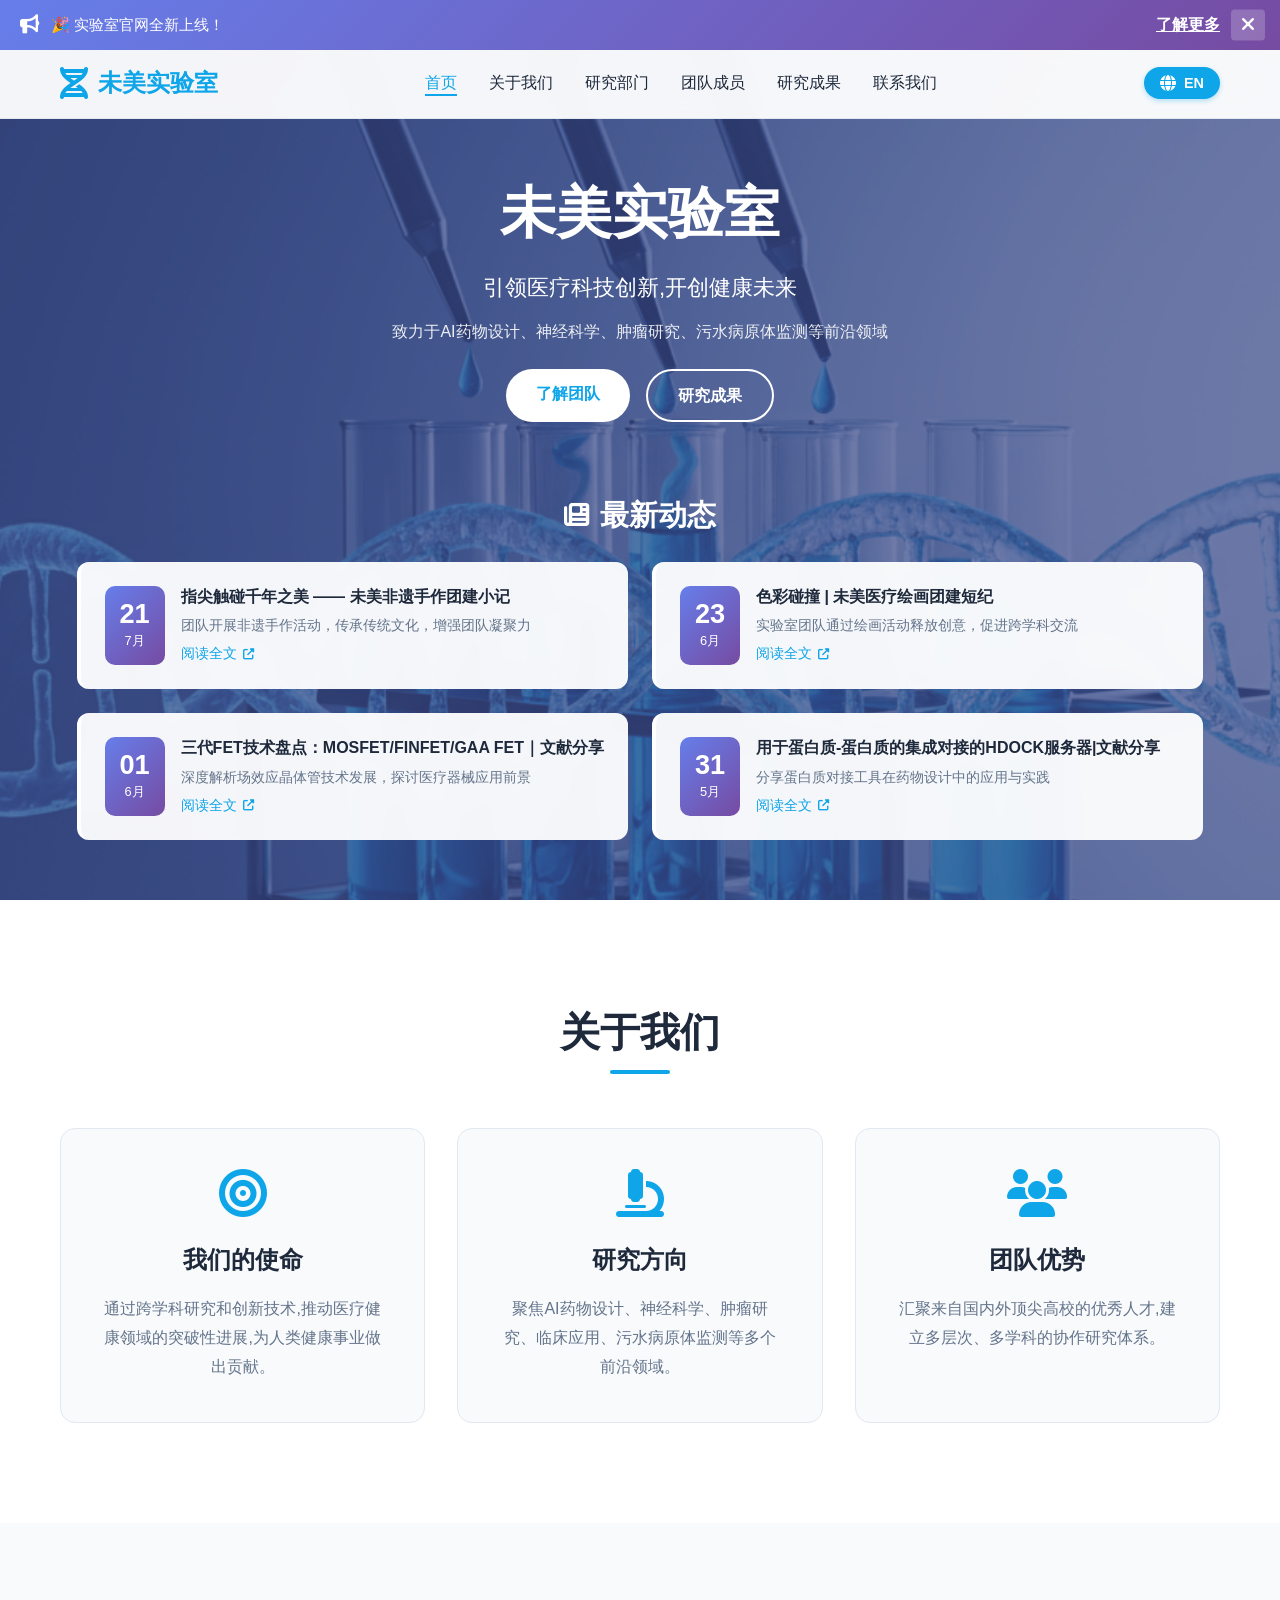
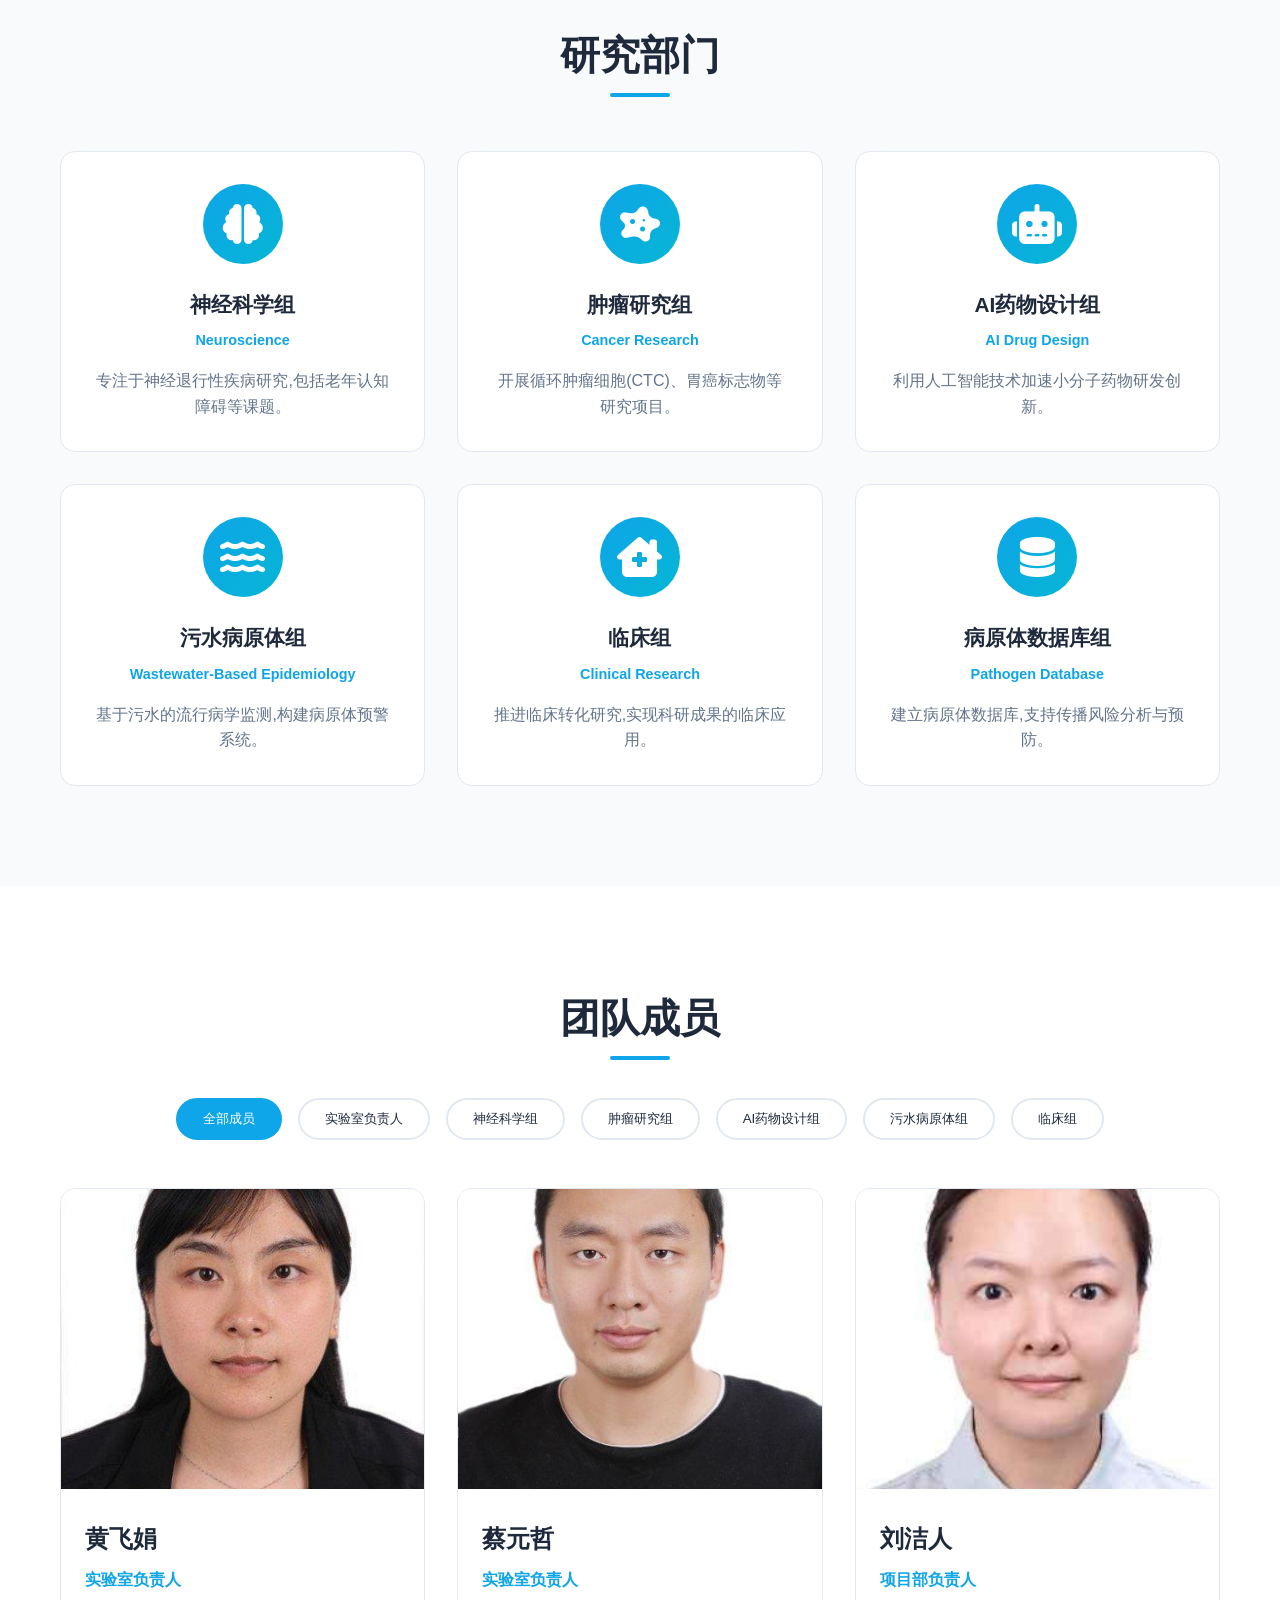
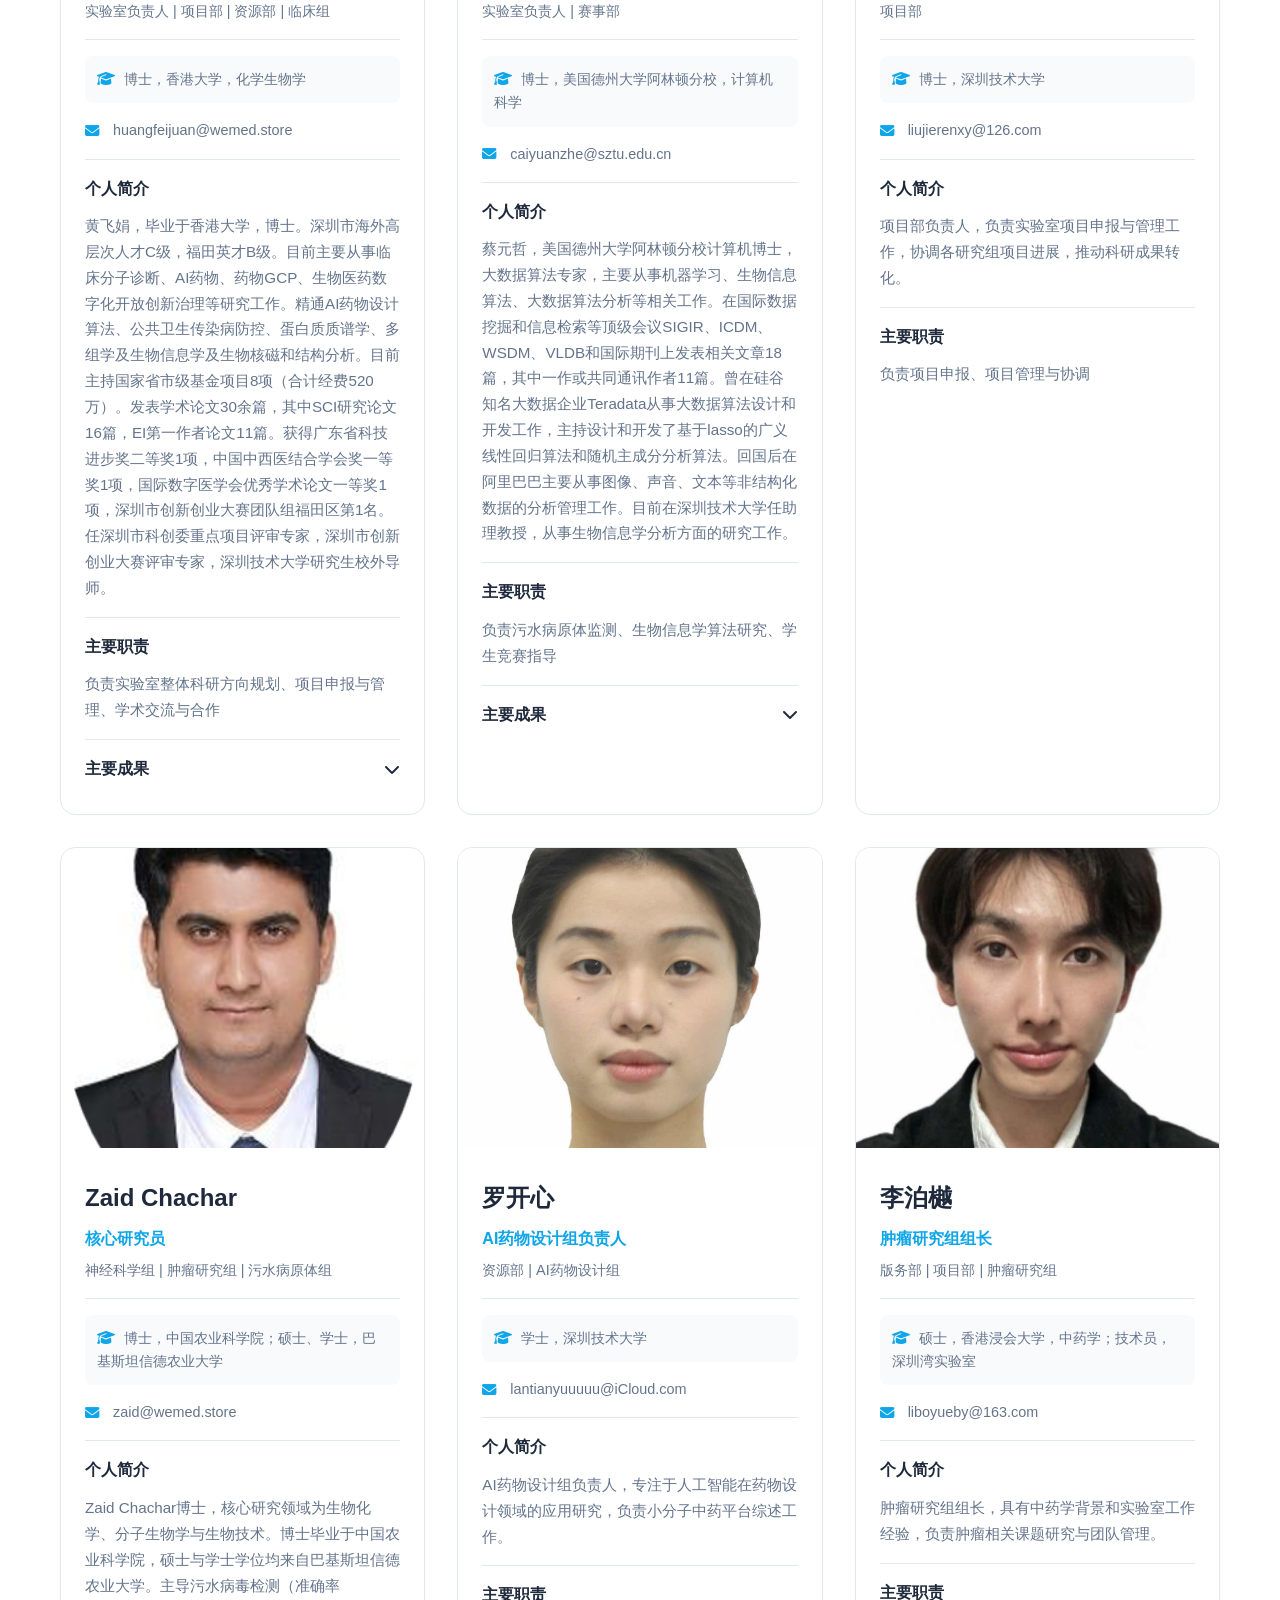
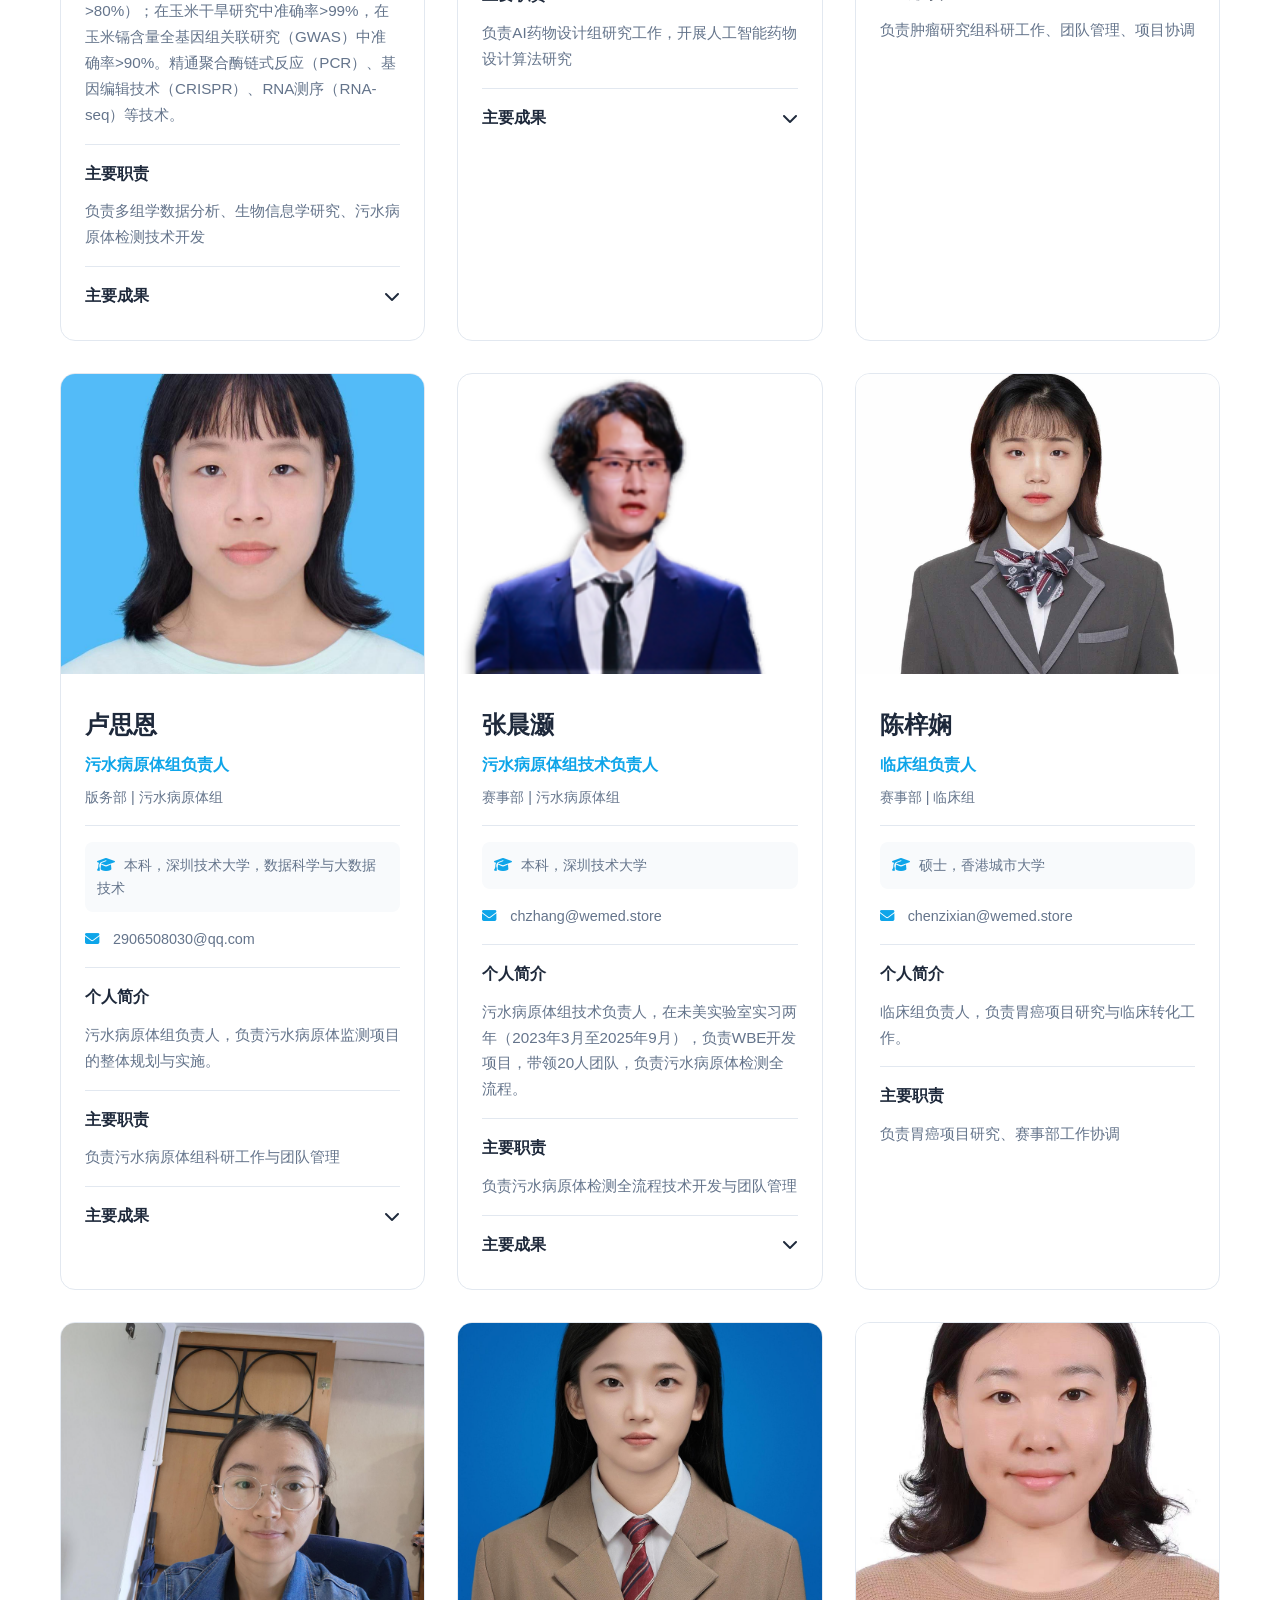
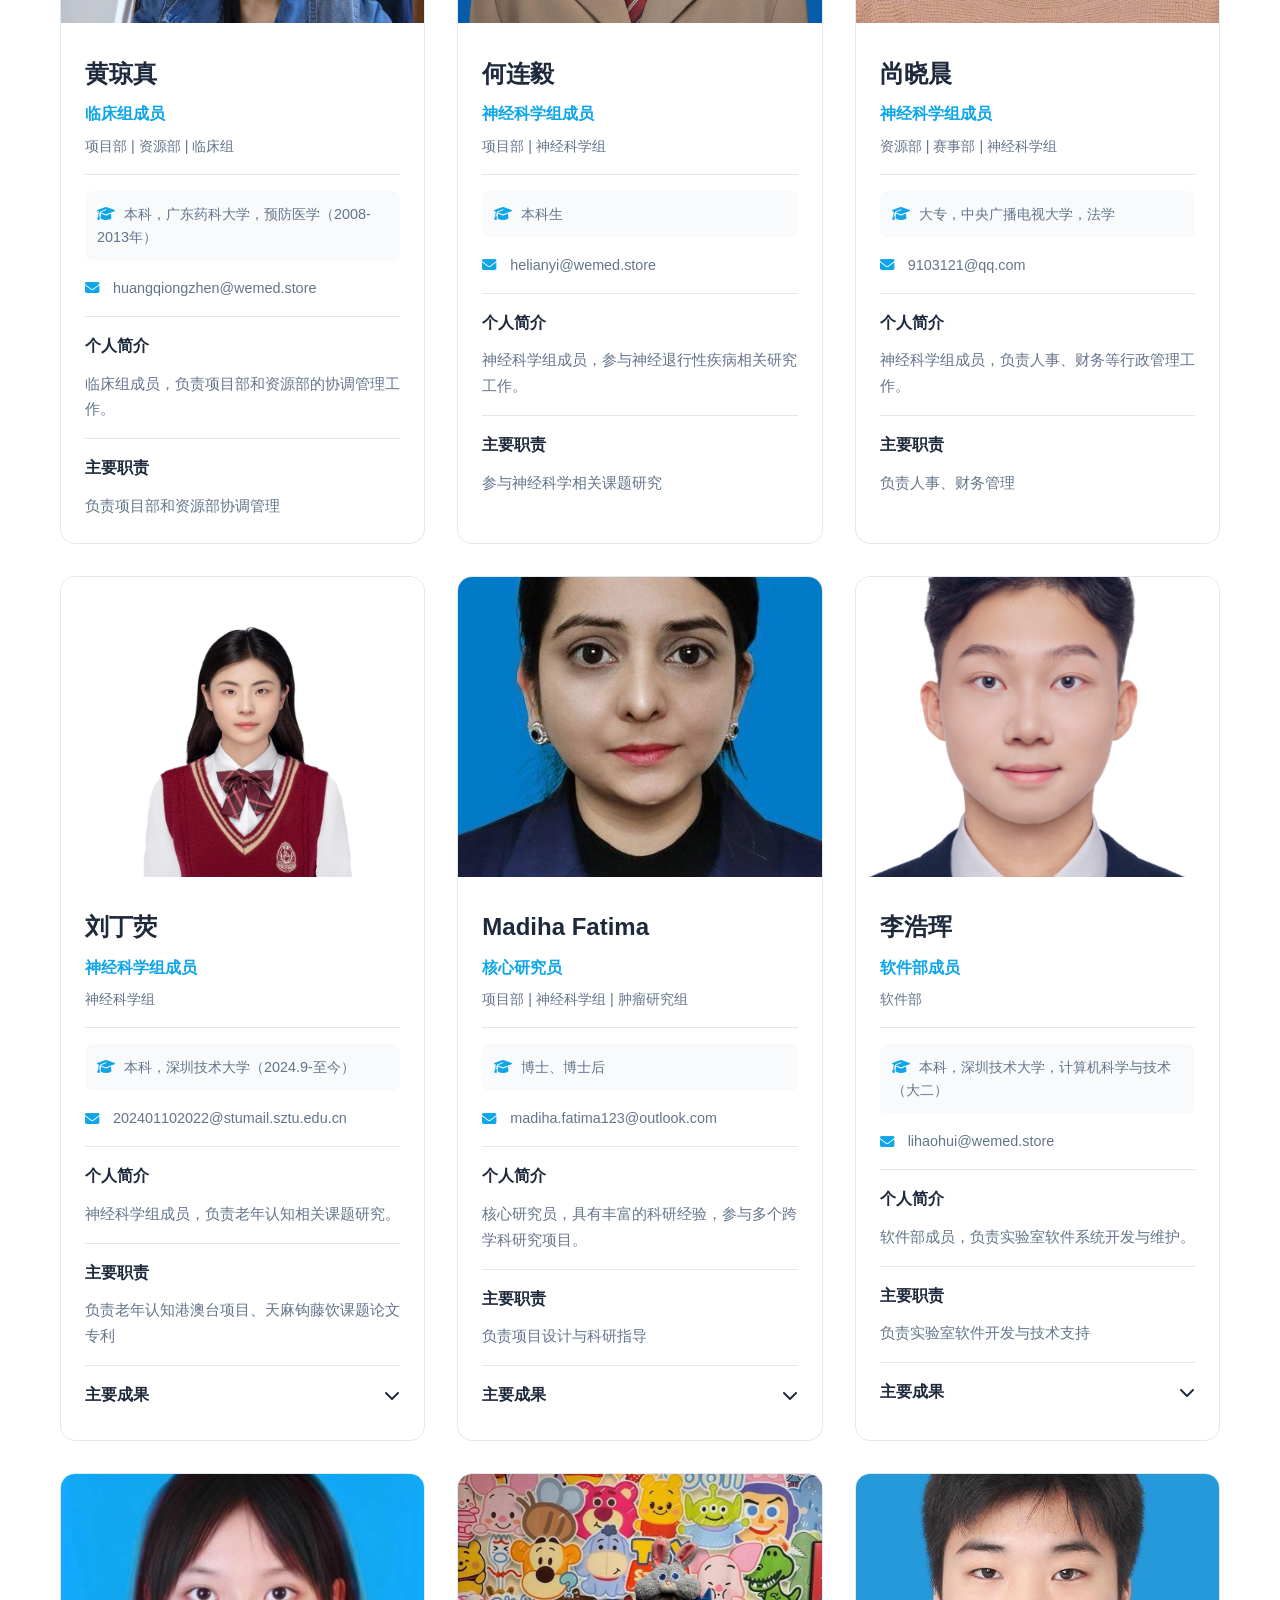
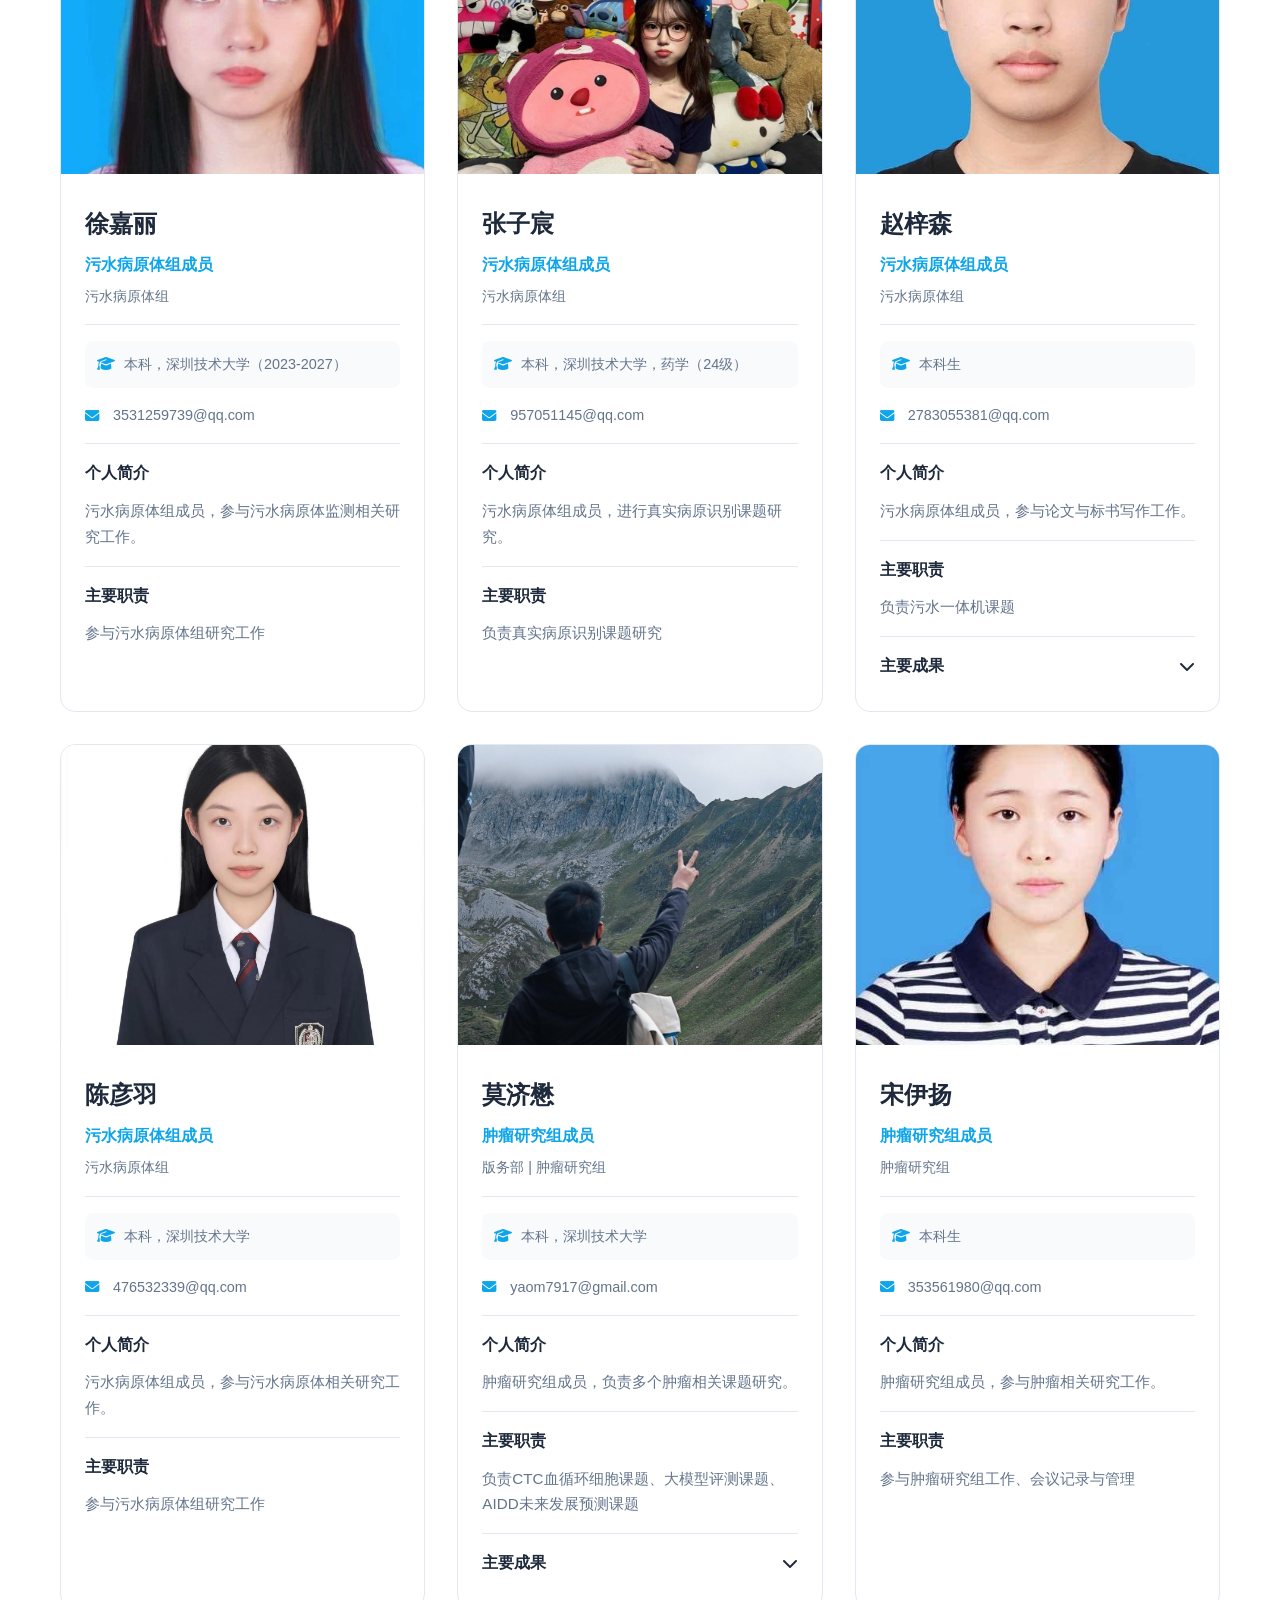
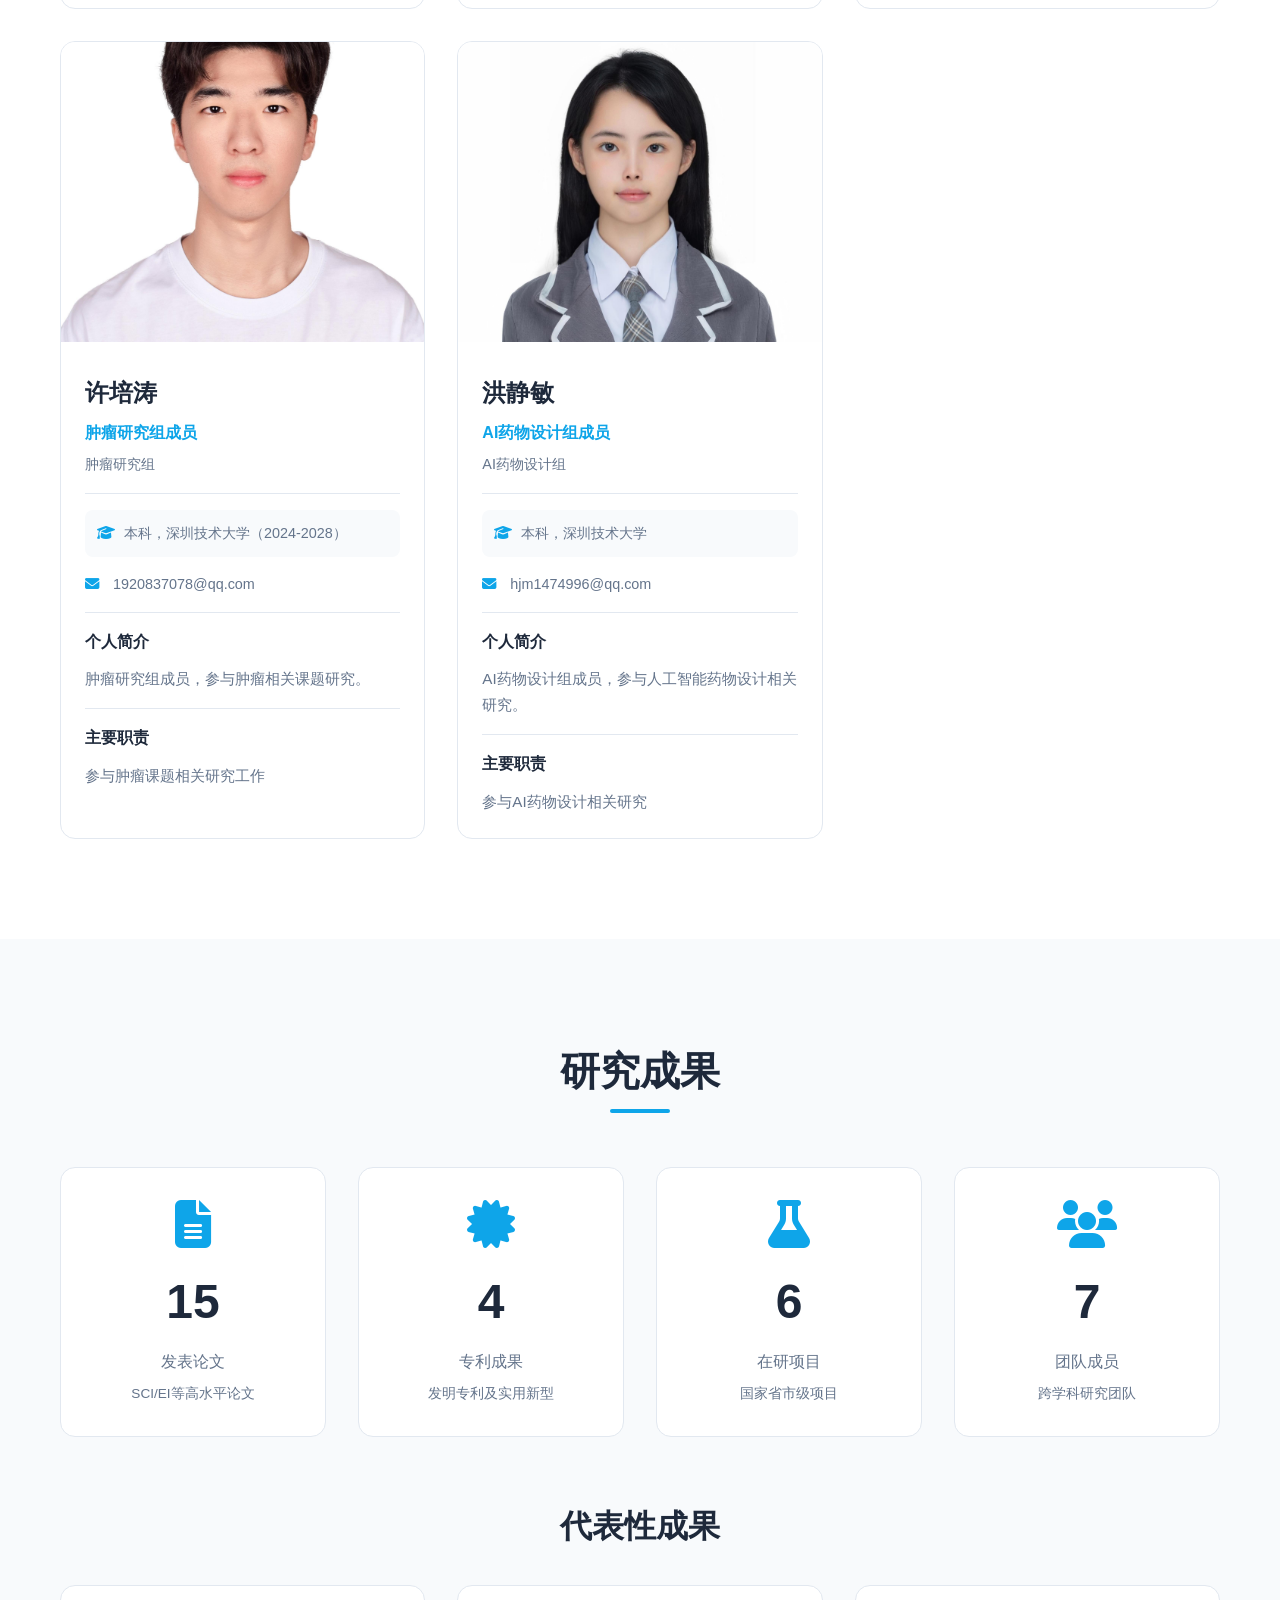
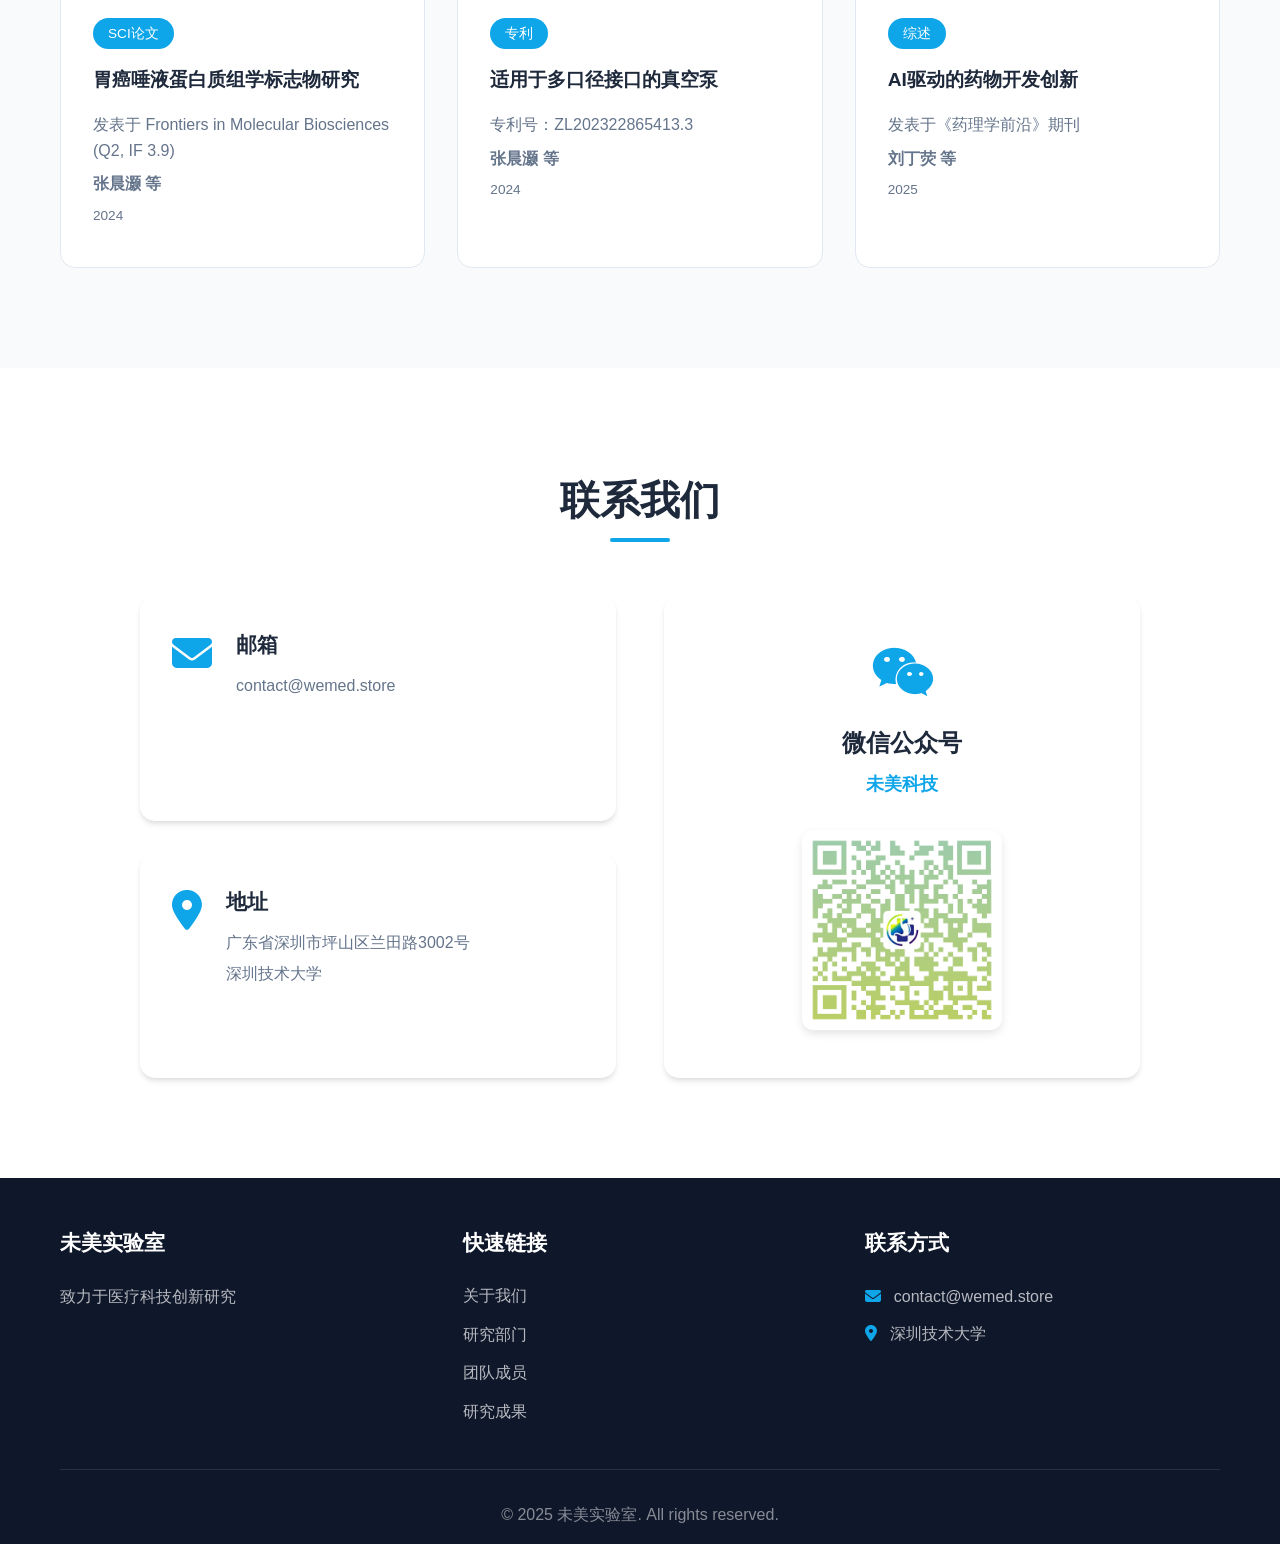
==== commit bdf3a704: "web5" ====
--- a/index.html
+++ b/index.html
@@ -218,6 +218,28 @@
         </div>
     </footer>
 
+    <!-- 异步加载背景图片 - 必须放在最前面 -->
+    <script>
+        (function() {
+            const heroSection = document.querySelector('.hero');
+            if (!heroSection) return;
+            
+            const bgImage = new Image();
+            
+            bgImage.onload = function() {
+                heroSection.classList.add('bg-loaded');
+                console.log('✅ 背景图片加载成功');
+            };
+            
+            bgImage.onerror = function() {
+                console.warn('⚠️ 背景图片加载失败，使用渐变背景');
+            };
+            
+            // 开始加载图片
+            bgImage.src = 'img/backgroud.png';
+        })();
+    </script>
+
     <script src="js/i18n.js"></script>
     <script src="js/data.js"></script>
     <script src="js/achievements-data.js"></script>
--- a/css/style.css
+++ b/css/style.css
@@ -118,16 +118,42 @@
     transition: all 0.3s ease;
 }
 
-/* Hero Section */
+/* Hero Section - 异步加载背景图片 */
 .hero {
     position: relative;
-    min-height: 100vh;  /* 改为 min-height，确保内容完全显示 */
-    height: auto;  /* 添加这行 */
+    height: auto;
+    min-height: 100vh;
     display: flex;
     flex-direction: column;
+    /* 默认使用渐变背景 */
     background: linear-gradient(135deg, #667eea 0%, #764ba2 100%);
-    overflow: visible;  /* 改为 visible，允许内容溢出显示 */
-    padding-bottom: 0;  /* 确保没有额外的底部内边距 */
+    overflow: visible;
+}
+
+/* 背景图片加载完成后应用 */
+.hero.bg-loaded {
+    background-image: url('../img/backgroud.png');
+    background-size: cover;
+    background-position: center;
+    background-repeat: no-repeat;
+}
+
+.hero::before {
+    content: '';
+    position: absolute;
+    top: 0;
+    left: 0;
+    right: 0;
+    bottom: 0;
+    background: rgba(102, 126, 234, 0.6);
+    pointer-events: none;
+    z-index: 0;
+}
+
+.hero-content,
+.hero-news-section {
+    position: relative;
+    z-index: 1;
 }
 
 .hero-overlay {
